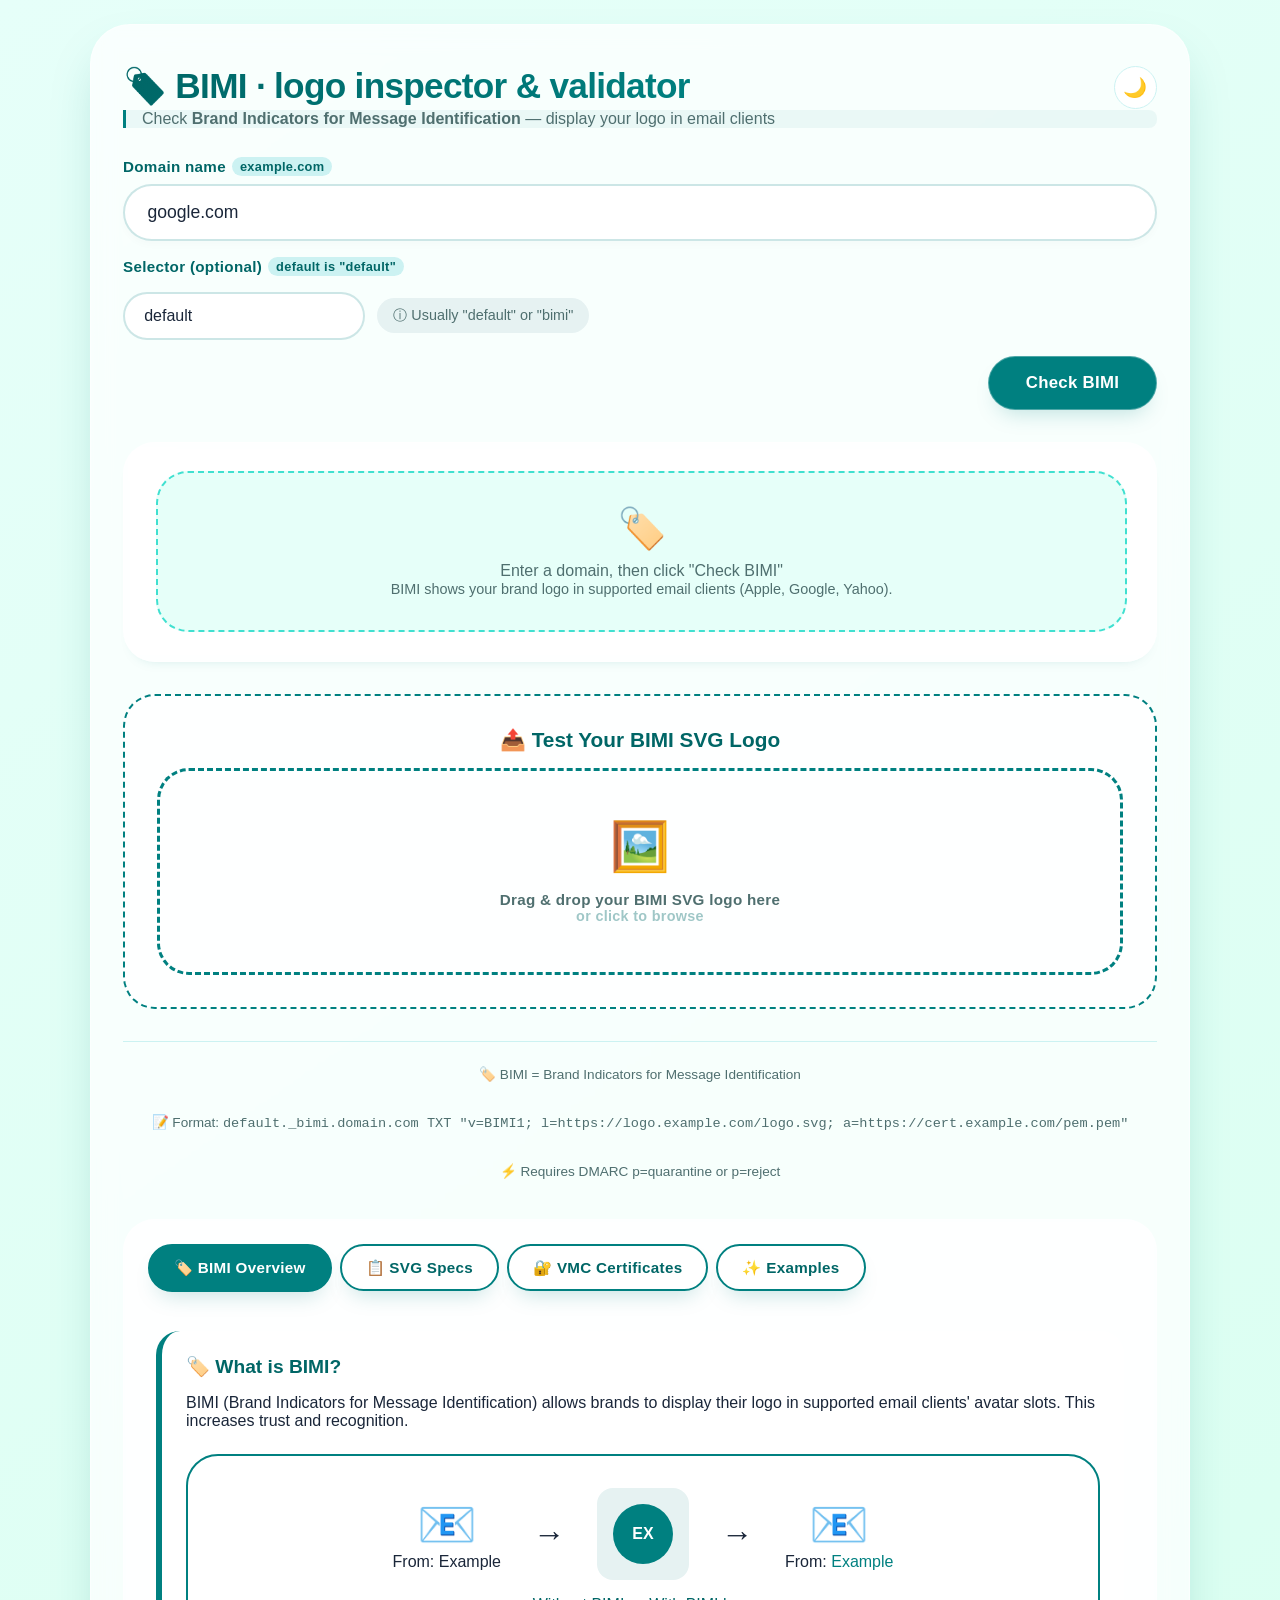
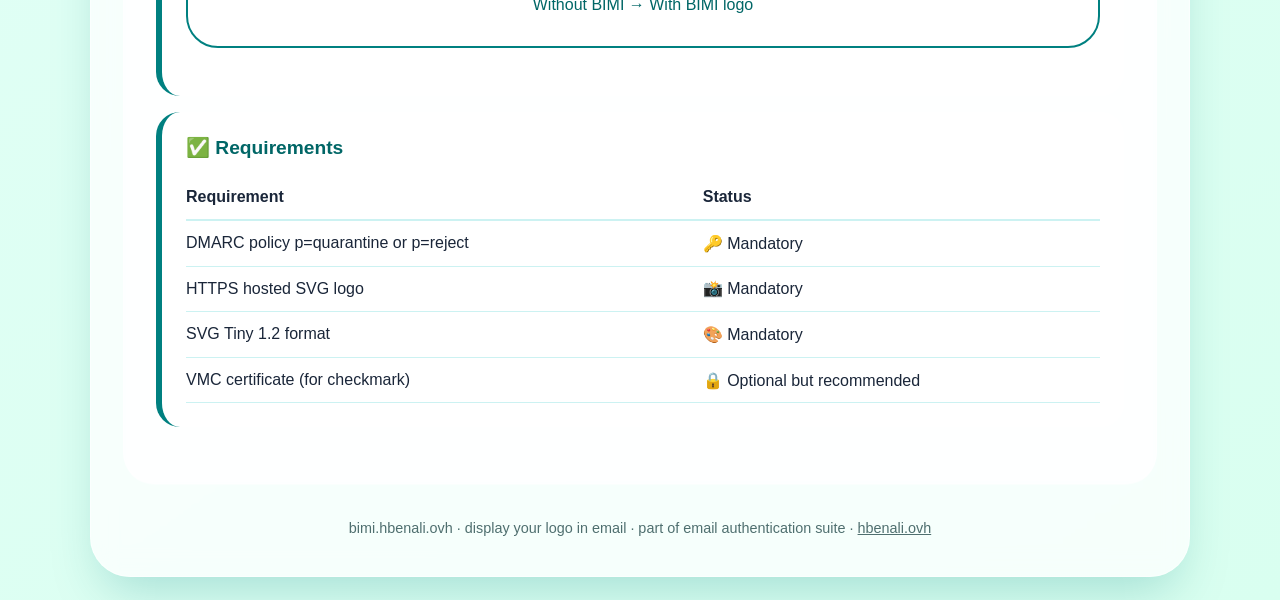
==== index.html @ 6ce6bfaf "Fix broken logo preview, add dark mode, SEO tags, a11y fixes, favicons Logo preview was fetching thr" ====
<!DOCTYPE html>
<html lang="en">
<head>
  <meta charset="UTF-8">
  <meta name="viewport" content="width=device-width, initial-scale=1.0">
  <title>BIMI Checker — Logo Inspector & DMARC/BIMI Record Validator</title>
  <meta name="description" content="Free BIMI record checker. Instantly validate any domain's BIMI DNS record, check DMARC policy, preview the brand logo, and inspect VMC certificate details — all in your browser.">
  <meta name="robots" content="index, follow">
  <link rel="canonical" href="https://bimi.hbenali.ovh/">

  <!-- Open Graph -->
  <meta property="og:type" content="website">
  <meta property="og:title" content="BIMI Checker — Logo Inspector & DMARC/BIMI Record Validator">
  <meta property="og:description" content="Validate any domain's BIMI DNS record, check DMARC policy, preview the brand logo, and inspect VMC certificate details.">
  <meta property="og:url" content="https://bimi.hbenali.ovh/">
  <meta property="og:site_name" content="BIMI Checker">
  <meta property="og:locale" content="en_US">
  <meta property="og:image" content="https://bimi.hbenali.ovh/favicon.svg">
  <meta property="og:image:type" content="image/svg+xml">

  <!-- Twitter Card -->
  <meta name="twitter:card" content="summary">
  <meta name="twitter:title" content="BIMI Checker — Logo Inspector & DMARC/BIMI Record Validator">
  <meta name="twitter:description" content="Validate any domain's BIMI DNS record, check DMARC policy, preview the brand logo, and inspect VMC certificate details.">
  <meta name="twitter:image" content="https://bimi.hbenali.ovh/favicon.svg">

  <!-- SVG Favicon -->
  <link rel="icon" type="image/svg+xml" href="/favicon.svg">
  <link rel="alternate icon" href="/favicon.ico">
  <link rel="apple-touch-icon" href="/apple-touch-icon.png">
  <meta name="theme-color" content="#008080">

  <!-- dns.google is only hit on-demand after a lookup -->
  <link rel="dns-prefetch" href="https://dns.google">

  <!-- Structured data -->
  <script type="application/ld+json">
  {
    "@context": "https://schema.org",
    "@graph": [
      {
        "@type": "WebSite",
        "url": "https://bimi.hbenali.ovh/",
        "name": "BIMI Checker",
        "description": "Free BIMI record checker for validating DNS records, DMARC policy, logo previews, and VMC certificates.",
        "potentialAction": {
          "@type": "SearchAction",
          "target": "https://bimi.hbenali.ovh/?domain={search_term_string}",
          "query-input": "required name=search_term_string"
        }
      },
      {
        "@type": "WebApplication",
        "name": "BIMI Checker",
        "url": "https://bimi.hbenali.ovh/",
        "applicationCategory": "UtilitiesApplication",
        "operatingSystem": "Any",
        "description": "Check any domain's BIMI DNS record, DMARC readiness, logo preview, and VMC certificate.",
        "offers": {
          "@type": "Offer",
          "price": "0",
          "priceCurrency": "USD"
        }
      }
    ]
  }
  </script>

  <!-- modern clean CSS -->
  <style>
    * {
      margin: 0;
      padding: 0;
      box-sizing: border-box;
    }

    :root {
      --bg-1: #e6fff9;
      --bg-2: #d9fff0;
      --text: #1a2639;
      --text-muted: #4f6f6f;
      --card-bg: rgba(255, 255, 255, 0.75);
      --card-border: rgba(255, 255, 255, 0.5);
      --accent: #008080;
      --accent-dark: #006666;
      --accent-solid: #008080;
      --accent-solid-hover: #006666;
      --input-bg: #ffffff;
      --input-border: rgba(0, 128, 128, 0.2);
      --placeholder: #9fc7c7;
      --chip-bg: #ccf2f2;
      --chip-bg2: #e6f2f2;
      --panel-bg: rgba(255, 255, 255, 0.8);
      --panel-bg2: #f8f9fa;
      --result-bg: rgba(255, 255, 255, 0.6);
      --guide-bg: rgba(255, 255, 255, 0.5);
      --tab-border: #ccf2f2;
      --table-border: #ccf2f2;
      --empty-bg: #e6fff9;
      --empty-border: #40e0d0;
      --shadow-color: rgba(0, 128, 128, 0.25);
      --shadow-color-strong: rgba(0, 128, 128, 0.3);
      --shadow-soft: rgba(0, 128, 128, 0.19);
      --valid-bg: #e1f7e1;
      --valid-text: #1a6b1a;
      --invalid-bg: #ffe1e1;
      --invalid-text: #c0392b;
      --warning-bg: #fff4e1;
      --warning-text: #b45b1a;
      --warning-border: #ffaa33;
      --info-bg: #e1f0ff;
      --info-text: #1a4f6b;
      --success-bg: #d4edda;
      --success-text: #27ae60;
    }

    @media (prefers-color-scheme: dark) {
      :root:not([data-theme="light"]) {
        --bg-1: #0f1f1c;
        --bg-2: #142925;
        --text: #e6f5f2;
        --text-muted: #8fb5af;
        --card-bg: rgba(16, 34, 30, 0.78);
        --card-border: rgba(255, 255, 255, 0.08);
        --accent: #2dd4bf;
        --accent-dark: #5eead4;
        --accent-solid: #0f8a8a;
        --accent-solid-hover: #0c6e6e;
        --input-bg: #11241f;
        --input-border: rgba(45, 212, 191, 0.25);
        --placeholder: #3f6b64;
        --chip-bg: #16332e;
        --chip-bg2: #132824;
        --panel-bg: rgba(16, 34, 30, 0.6);
        --panel-bg2: #132824;
        --result-bg: rgba(16, 34, 30, 0.6);
        --guide-bg: rgba(16, 34, 30, 0.55);
        --tab-border: #1c3833;
        --table-border: #1c3833;
        --empty-bg: #11241f;
        --empty-border: #1c4a43;
        --shadow-color: rgba(0, 0, 0, 0.45);
        --shadow-color-strong: rgba(0, 0, 0, 0.55);
        --shadow-soft: rgba(0, 0, 0, 0.4);
        --valid-bg: #123a1c;
        --valid-text: #7ee2a8;
        --invalid-bg: #3a1414;
        --invalid-text: #ff8a8a;
        --warning-bg: #3a2c10;
        --warning-text: #f0b25e;
        --warning-border: #b5791f;
        --info-bg: #10263a;
        --info-text: #7fc2f0;
        --success-bg: #123a1c;
        --success-text: #52d68a;
      }
    }

    :root[data-theme="dark"] {
      --bg-1: #0f1f1c;
      --bg-2: #142925;
      --text: #e6f5f2;
      --text-muted: #8fb5af;
      --card-bg: rgba(16, 34, 30, 0.78);
      --card-border: rgba(255, 255, 255, 0.08);
      --accent: #2dd4bf;
      --accent-dark: #5eead4;
      --accent-solid: #0f8a8a;
      --accent-solid-hover: #0c6e6e;
      --input-bg: #11241f;
      --input-border: rgba(45, 212, 191, 0.25);
      --placeholder: #3f6b64;
      --chip-bg: #16332e;
      --chip-bg2: #132824;
      --panel-bg: rgba(16, 34, 30, 0.6);
      --panel-bg2: #132824;
      --result-bg: rgba(16, 34, 30, 0.6);
      --guide-bg: rgba(16, 34, 30, 0.55);
      --tab-border: #1c3833;
      --table-border: #1c3833;
      --empty-bg: #11241f;
      --empty-border: #1c4a43;
      --shadow-color: rgba(0, 0, 0, 0.45);
      --shadow-color-strong: rgba(0, 0, 0, 0.55);
      --shadow-soft: rgba(0, 0, 0, 0.4);
      --valid-bg: #123a1c;
      --valid-text: #7ee2a8;
      --invalid-bg: #3a1414;
      --invalid-text: #ff8a8a;
      --warning-bg: #3a2c10;
      --warning-text: #f0b25e;
      --warning-border: #b5791f;
      --info-bg: #10263a;
      --info-text: #7fc2f0;
      --success-bg: #123a1c;
      --success-text: #52d68a;
    }

    body {
      background: linear-gradient(145deg, var(--bg-1) 0%, var(--bg-2) 100%);
      font-family: 'Inter', -apple-system, BlinkMacSystemFont, 'Segoe UI', Roboto, Helvetica, Arial, sans-serif;
      min-height: 100vh;
      display: flex;
      align-items: center;
      justify-content: center;
      padding: 1.5rem;
      color: var(--text);
      transition: background 0.3s, color 0.3s;
    }

    .sr-only {
      position: absolute;
      width: 1px;
      height: 1px;
      padding: 0;
      margin: -1px;
      overflow: hidden;
      clip: rect(0, 0, 0, 0);
      white-space: nowrap;
      border: 0;
    }

    .glass-card {
      background: var(--card-bg);
      backdrop-filter: blur(12px);
      -webkit-backdrop-filter: blur(12px);
      border-radius: 2.5rem;
      box-shadow: 0 25px 50px -12px var(--shadow-color), inset 0 1px 2px rgba(255, 255, 255, 0.1);
      width: 100%;
      max-width: 1100px;
      padding: 2.5rem 2rem;
      border: 1px solid var(--card-border);
      transition: box-shadow 0.2s, background 0.3s, border 0.3s;
    }

    .top-bar {
      display: flex;
      align-items: center;
      justify-content: space-between;
      gap: 1rem;
      flex-wrap: wrap;
    }

    h1 {
      font-size: 2.2rem;
      font-weight: 600;
      letter-spacing: -0.02em;
      background: linear-gradient(135deg, var(--accent-dark), var(--accent));
      -webkit-background-clip: text;
      background-clip: text;
      color: transparent;
      margin-bottom: 0.2rem;
      display: flex;
      align-items: center;
      gap: 0.4rem;
    }

    .theme-toggle {
      background: var(--input-bg);
      border: 1px solid var(--tab-border);
      width: 2.7rem;
      height: 2.7rem;
      min-width: 2.7rem;
      border-radius: 50%;
      font-size: 1.2rem;
      padding: 0;
      display: flex;
      align-items: center;
      justify-content: center;
      cursor: pointer;
      box-shadow: none;
      color: var(--text);
    }

    .theme-toggle:hover {
      background: var(--input-bg);
      transform: scale(1.08);
      box-shadow: 0 8px 16px -8px var(--shadow-color);
    }

    .subhead {
      font-size: 1rem;
      font-weight: 400;
      color: var(--text-muted);
      margin-bottom: 1.8rem;
      border-left: 3px solid var(--accent);
      padding-left: 1rem;
      background: rgba(0, 128, 128, 0.06);
      border-radius: 0 8px 8px 0;
    }

    .subhead code {
      background: rgba(0, 128, 128, 0.08);
      padding: 0.2rem 0.5rem;
      border-radius: 30px;
      font-weight: 500;
      color: var(--accent-dark);
    }

    .input-group {
      display: flex;
      flex-direction: column;
      gap: 0.5rem;
      margin-bottom: 2rem;
    }

    label {
      font-weight: 550;
      font-size: 0.95rem;
      letter-spacing: 0.02em;
      color: var(--accent-dark);
      display: flex;
      align-items: center;
      gap: 6px;
    }

    label i {
      font-style: normal;
      background: var(--chip-bg);
      padding: 2px 8px;
      border-radius: 30px;
      font-size: 0.8rem;
      color: var(--accent-dark);
    }

    .domain-input-wrapper {
      display: flex;
      flex-wrap: wrap;
      gap: 0.75rem;
      align-items: center;
    }

    #domainInput {
      flex: 1 1 260px;
      padding: 1rem 1.4rem;
      font-size: 1.1rem;
      background: var(--input-bg);
      border: 2px solid var(--input-border);
      border-radius: 60px;
      outline: none;
      font-weight: 450;
      color: var(--text);
      transition: 0.15s;
      box-shadow: 0 4px 8px rgba(0, 0, 0, 0.02);
    }

    #domainInput:focus {
      border-color: var(--accent);
      box-shadow: 0 8px 18px -8px var(--shadow-color-strong);
    }

    #domainInput::placeholder {
      color: var(--placeholder);
      font-weight: 350;
      font-size: 1rem;
    }

    .selector-wrapper {
      display: flex;
      flex-wrap: wrap;
      gap: 0.75rem;
      align-items: center;
      margin-top: 0.5rem;
    }

    #selectorInput {
      flex: 0 1 200px;
      padding: 0.8rem 1.2rem;
      font-size: 1rem;
      background: var(--input-bg);
      border: 2px solid var(--input-border);
      border-radius: 60px;
      outline: none;
      font-weight: 450;
      color: var(--text);
    }

    #selectorInput:focus {
      border-color: var(--accent);
    }

    .selector-help {
      font-size: 0.9rem;
      color: var(--text-muted);
      background: var(--chip-bg2);
      padding: 0.5rem 1rem;
      border-radius: 40px;
    }

    button {
      background: var(--accent-solid);
      border: none;
      padding: 1rem 2.3rem;
      border-radius: 60px;
      font-weight: 600;
      font-size: 1.05rem;
      color: white;
      cursor: pointer;
      display: inline-flex;
      align-items: center;
      justify-content: center;
      gap: 8px;
      box-shadow: 0 12px 22px -10px var(--shadow-color);
      transition: all 0.2s;
      border: 1px solid rgba(255, 255, 255, 0.3);
      letter-spacing: 0.3px;
      white-space: nowrap;
    }

    button:hover {
      background: var(--accent-solid-hover);
      transform: scale(1.02);
      box-shadow: 0 18px 28px -10px var(--shadow-color);
    }

    button:active {
      transform: scale(0.98);
    }

    button:disabled {
      opacity: 0.5;
      pointer-events: none;
      filter: grayscale(0.3);
    }

    .loader {
      display: inline-block;
      width: 1.1rem;
      height: 1.1rem;
      border: 2px solid rgba(255,255,255,0.3);
      border-top: 2px solid white;
      border-radius: 50%;
      animation: spin 0.8s linear infinite;
      margin-right: 6px;
    }

    @keyframes spin { 0% { transform: rotate(0deg); } 100% { transform: rotate(360deg); } }

    .result-area {
      background: var(--result-bg);
      backdrop-filter: blur(4px);
      border-radius: 2rem;
      padding: 1.8rem 1.8rem 1.8rem 2rem;
      border: 1px solid var(--card-border);
      margin-top: 1rem;
      box-shadow: inset 0 2px 4px rgba(255,255,255,0.1), 0 8px 14px -12px var(--shadow-color);
    }

    .result-header {
      display: flex;
      align-items: center;
      gap: 12px;
      margin-bottom: 1.5rem;
      flex-wrap: wrap;
    }

    .result-header h2 {
      font-size: 1.3rem;
      font-weight: 550;
      color: var(--accent-dark);
    }

    .badge-domain {
      background: var(--chip-bg);
      border-radius: 40px;
      padding: 0.3rem 1rem;
      font-family: 'SF Mono', 'Fira Code', monospace;
      font-weight: 550;
      font-size: 1rem;
      color: var(--accent-dark);
      word-break: break-all;
      border: 1px solid var(--card-border);
    }

    .logo-preview-section {
      display: flex;
      flex-wrap: wrap;
      gap: 2rem;
      margin: 1.5rem 0;
      padding: 1.5rem;
      background: var(--panel-bg);
      border-radius: 2rem;
      border: 2px dashed var(--accent);
    }

    .logo-display {
      flex: 0 0 120px;
      text-align: center;
    }

    .logo-box {
      width: 120px;
      height: 120px;
      background: var(--input-bg);
      border-radius: 20px;
      display: flex;
      align-items: center;
      justify-content: center;
      border: 3px solid var(--accent);
      margin-bottom: 0.5rem;
      overflow: hidden;
    }

    .logo-box svg {
      max-width: 100px;
      max-height: 100px;
    }

    .logo-box img {
      max-width: 100px;
      max-height: 100px;
    }

    .logo-placeholder {
      width: 80px;
      height: 80px;
      background: var(--chip-bg2);
      border-radius: 40px;
      display: flex;
      align-items: center;
      justify-content: center;
      font-size: 2rem;
      color: var(--accent);
    }

    .logo-loading {
      width: 40px;
      height: 40px;
      border: 4px solid var(--chip-bg2);
      border-top: 4px solid var(--accent);
      border-radius: 50%;
      animation: spin 1s linear infinite;
    }

    .logo-error {
      color: var(--invalid-text);
      font-size: 0.9rem;
      margin-top: 0.5rem;
    }

    .logo-error a {
      color: inherit;
    }

    .logo-info {
      flex: 1;
    }

    .logo-meta {
      background: var(--chip-bg2);
      padding: 0.5rem 1rem;
      border-radius: 30px;
      display: inline-block;
      margin-right: 0.5rem;
      margin-bottom: 0.5rem;
      font-size: 0.9rem;
      color: var(--accent-dark);
    }

    .record-card {
      background: var(--input-bg);
      border-radius: 30px;
      padding: 1.5rem;
      margin-bottom: 1rem;
      box-shadow: 0 4px 10px -6px var(--shadow-soft);
      border-left: 6px solid var(--accent);
      font-family: 'SF Mono', 'Fira Code', monospace;
      font-size: 0.95rem;
      overflow-x: auto;
      white-space: pre-wrap;
      word-break: break-all;
      max-height: 200px;
      overflow-y: auto;
    }

    .record-meta {
      display: flex;
      gap: 1rem;
      flex-wrap: wrap;
      margin-bottom: 1rem;
      padding-bottom: 1rem;
      border-bottom: 1px solid var(--table-border);
    }

    .meta-item {
      background: var(--chip-bg2);
      padding: 0.4rem 1rem;
      border-radius: 30px;
      font-size: 0.9rem;
      color: var(--accent-dark);
    }

    .validation-badge {
      display: inline-flex;
      align-items: center;
      gap: 0.3rem;
      padding: 0.4rem 1rem;
      border-radius: 30px;
      font-weight: 500;
    }

    .valid {
      background: var(--valid-bg);
      color: var(--valid-text);
    }

    .invalid {
      background: var(--invalid-bg);
      color: var(--invalid-text);
    }

    .warning {
      background: var(--warning-bg);
      color: var(--warning-text);
    }

    .info {
      background: var(--info-bg);
      color: var(--info-text);
    }

    .bimi-ready {
      background: var(--success-bg);
      color: var(--success-text);
      border: 2px solid var(--success-text);
      padding: 0.5rem 1.5rem;
      border-radius: 40px;
      font-weight: 600;
    }

    .bimi-not-ready {
      background: var(--invalid-bg);
      color: var(--invalid-text);
      border: 2px solid var(--invalid-text);
      padding: 0.5rem 1.5rem;
      border-radius: 40px;
      font-weight: 600;
    }

    .tag-list {
      display: flex;
      flex-wrap: wrap;
      gap: 0.5rem;
      margin: 1rem 0;
    }

    .tag {
      background: var(--chip-bg2);
      padding: 0.5rem 1rem;
      border-radius: 30px;
      font-size: 0.9rem;
      font-family: monospace;
      border-left: 4px solid var(--accent);
    }

    .tag-key {
      font-weight: 600;
      color: var(--accent-dark);
    }

    .tag-value {
      color: var(--text);
    }

    .empty-state {
      background: var(--empty-bg);
      padding: 2rem 2rem;
      border-radius: 2rem;
      color: var(--text-muted);
      font-weight: 400;
      display: flex;
      flex-direction: column;
      align-items: center;
      gap: 0.6rem;
      border: 2px dashed var(--empty-border);
      text-align: center;
    }

    .empty-state span {
      font-size: 2.5rem;
    }

    .error-message {
      background: var(--invalid-bg);
      border-left: 6px solid var(--invalid-text);
      padding: 1.3rem 1.8rem;
      border-radius: 40px;
      color: var(--invalid-text);
      font-weight: 480;
      display: flex;
      gap: 12px;
      align-items: center;
      box-shadow: 0 6px 12px -6px var(--shadow-soft);
    }

    /* SVG Upload Section */
    .upload-section {
      margin: 2rem 0;
      padding: 2rem;
      background: rgba(255, 255, 255, 0.5);
      background: var(--guide-bg);
      backdrop-filter: blur(4px);
      border-radius: 2rem;
      border: 2px dashed var(--accent);
      text-align: center;
    }

    .upload-section h2 {
      color: var(--accent-dark);
      margin-bottom: 1rem;
      font-size: 1.3rem;
    }

    .upload-area {
      display: block;
      border: 3px dashed var(--accent);
      border-radius: 2rem;
      padding: 3rem;
      cursor: pointer;
      transition: all 0.2s;
    }

    .upload-area:hover {
      background: rgba(0, 128, 128, 0.05);
    }

    .upload-area.dragover {
      background: rgba(0, 128, 128, 0.1);
      border-color: var(--accent-dark);
    }

    .upload-area:has(#fileInput:focus-visible) {
      outline: 3px solid var(--accent);
      outline-offset: 3px;
    }

    .upload-area p {
      color: var(--text-muted);
    }

    .upload-area .upload-hint {
      color: var(--placeholder);
      font-size: 0.9rem;
    }

    /* Guide section styles */
    .guide-section {
      margin-top: 2.5rem;
      padding: 1.5rem;
      background: var(--guide-bg);
      backdrop-filter: blur(4px);
      border-radius: 2rem;
      border: 1px solid var(--card-border);
    }

    .guide-tabs {
      display: flex;
      gap: 0.5rem;
      margin-bottom: 1.5rem;
      flex-wrap: wrap;
    }

    .tab-btn {
      background: var(--input-bg);
      border: 2px solid var(--accent);
      padding: 0.8rem 1.5rem;
      border-radius: 40px;
      font-size: 0.95rem;
      font-weight: 600;
      color: var(--accent-dark);
      cursor: pointer;
      transition: all 0.2s;
    }

    .tab-btn.active {
      background: var(--accent-solid);
      color: white;
      border-color: var(--accent-solid);
    }

    .tab-btn:hover:not(.active) {
      background: var(--chip-bg2);
      border-color: var(--accent);
    }

    .tab-btn.active:hover {
      background: var(--accent-solid-hover);
    }

    .tab-content {
      display: none;
      padding: 1rem 0.5rem;
    }

    .tab-content.active {
      display: block;
    }

    .guide-card {
      background: var(--input-bg);
      border-radius: 1.5rem;
      padding: 1.5rem;
      margin-bottom: 1rem;
      border-left: 6px solid var(--accent);
    }

    .guide-card h3 {
      color: var(--accent-dark);
      margin-bottom: 1rem;
      font-size: 1.2rem;
      display: flex;
      align-items: center;
      gap: 0.5rem;
    }

    .code-block {
      background: #1a2e2e;
      color: #e6f2f2;
      padding: 1.2rem;
      border-radius: 1rem;
      font-family: 'SF Mono', monospace;
      font-size: 0.9rem;
      overflow-x: auto;
      white-space: pre-wrap;
      margin: 1rem 0;
    }

    .command-line {
      color: #40e0d0;
      font-weight: 600;
    }

    .comment {
      color: #8b9c9c;
    }

    .warning-box {
      background: var(--warning-bg);
      border-left: 6px solid var(--warning-border);
      padding: 1rem;
      border-radius: 1rem;
      margin: 1rem 0;
    }

    .bimi-table {
      width: 100%;
      border-collapse: collapse;
    }

    .bimi-table th {
      text-align: left;
      padding: 0.8rem 0;
      border-bottom: 2px solid var(--table-border);
      color: var(--text);
    }

    .bimi-table td {
      padding: 0.8rem 0;
      border-bottom: 1px solid var(--table-border);
    }

    .note {
      margin-top: 2rem;
      font-size: 0.85rem;
      color: var(--text-muted);
      display: flex;
      justify-content: center;
      gap: 2rem;
      flex-wrap: wrap;
      border-top: 1px solid var(--table-border);
      padding-top: 1.5rem;
    }

    .note a {
      color: var(--accent-dark);
      font-weight: 550;
      text-decoration: none;
      border-bottom: 1px dotted;
    }

    .note a:hover { border-bottom: 2px solid; }

    footer {
      margin-top: 2.2rem;
      text-align: center;
      font-size: 0.9rem;
      color: var(--text-muted);
    }

    footer a {
      color: var(--text-muted);
      text-decoration: underline;
    }

    footer a:hover {
      color: var(--accent-dark);
    }

    @media (max-width: 480px) {
      .glass-card { padding: 2rem 1.3rem; border-radius: 1.6rem; }
    }
  </style>
</head>
<body>
<div class="glass-card">
  <div class="top-bar">
    <h1>
      <span>🏷️ BIMI · logo inspector & validator</span>
    </h1>
    <button class="theme-toggle" id="themeToggle" type="button" aria-label="Toggle dark mode" title="Toggle dark mode">🌙</button>
  </div>
  <div class="subhead">
    Check <strong>Brand Indicators for Message Identification</strong> — display your logo in email clients
  </div>

  <h2 class="sr-only">Check a domain's BIMI record</h2>

  <!-- main input group -->
  <div class="input-group">
    <label for="domainInput">
      <span>Domain name</span>
      <i>example.com</i>
    </label>
    <div class="domain-input-wrapper">
      <input type="text" id="domainInput" placeholder="e.g. example.com" value="google.com" spellcheck="false" autocomplete="off">
    </div>

    <label for="selectorInput" style="margin-top: 0.5rem;">
      <span>Selector (optional)</span>
      <i>default is "default"</i>
    </label>
    <div class="selector-wrapper">
      <input type="text" id="selectorInput" placeholder="default" value="default">
      <span class="selector-help">ⓘ Usually "default" or "bimi"</span>
    </div>

    <div style="display: flex; justify-content: flex-end; margin-top: 0.5rem;">
      <button id="checkBtn">
        <span id="btnText">Check BIMI</span>
        <span id="btnLoader" style="display: none;"></span>
      </button>
    </div>
  </div>

  <!-- dynamic result card -->
  <div class="result-area" id="resultContainer" aria-live="polite">
    <!-- default info / placeholder -->
    <div class="empty-state" id="placeholderState">
      <span>🏷️</span>
      <div>Enter a domain, then click "Check BIMI"<br> <span style="font-size:0.9rem;">BIMI shows your brand logo in supported email clients (Apple, Google, Yahoo).</span></div>
    </div>

    <!-- these sections are dynamically filled -->
    <div id="recordsContainer" style="display: none;"></div>
    <div id="errorContainer" style="display: none;"></div>
  </div>

  <!-- SVG Upload Section -->
  <div class="upload-section" id="upload">
    <h2>📤 Test Your BIMI SVG Logo</h2>
    <label class="upload-area" id="uploadArea" for="fileInput">
      <div style="font-size: 3rem; margin-bottom: 1rem;">🖼️</div>
      <p>Drag & drop your BIMI SVG logo here</p>
      <p class="upload-hint">or click to browse</p>
      <input type="file" id="fileInput" accept=".svg,image/svg+xml" class="sr-only" aria-label="Upload BIMI SVG logo file">
    </label>
    <div id="svgResults" style="display: none; margin-top: 2rem;" aria-live="polite"></div>
  </div>

  <!-- BIMI explanation -->
  <div class="note">
    <span>🏷️ BIMI = Brand Indicators for Message Identification</span>
    <span>📝 Format: <code>default._bimi.domain.com TXT "v=BIMI1; l=https://logo.example.com/logo.svg; a=https://cert.example.com/pem.pem"</code></span>
    <span>⚡ Requires DMARC p=quarantine or p=reject</span>
  </div>

  <!-- BIMI Guide Section -->
  <div class="guide-section">
    <h2 class="sr-only">BIMI guide & documentation</h2>
    <div class="guide-tabs" role="tablist" aria-label="BIMI guide topics">
      <button class="tab-btn active" id="tabOverview" type="button" role="tab" aria-selected="true" aria-controls="overviewTab" tabindex="0">🏷️ BIMI Overview</button>
      <button class="tab-btn" id="tabSpecs" type="button" role="tab" aria-selected="false" aria-controls="specsTab" tabindex="-1">📋 SVG Specs</button>
      <button class="tab-btn" id="tabVMC" type="button" role="tab" aria-selected="false" aria-controls="vmcTab" tabindex="-1">🔐 VMC Certificates</button>
      <button class="tab-btn" id="tabExamples" type="button" role="tab" aria-selected="false" aria-controls="examplesTab" tabindex="-1">✨ Examples</button>
    </div>

    <!-- BIMI Overview Tab -->
    <div class="tab-content active" id="overviewTab" role="tabpanel" aria-labelledby="tabOverview" tabindex="0">
      <div class="guide-card">
        <h3>🏷️ What is BIMI?</h3>
        <p>BIMI (Brand Indicators for Message Identification) allows brands to display their logo in supported email clients' avatar slots. This increases trust and recognition.</p>

        <div style="margin: 1.5rem 0; text-align: center;">
          <div style="background: var(--input-bg); border-radius: 2rem; padding: 2rem; border: 2px solid var(--accent);">
            <div style="display: flex; align-items: center; justify-content: center; gap: 2rem; flex-wrap: wrap;">
              <div><span style="font-size: 3rem;">📧</span><br>From: Example</div>
              <div style="font-size: 2rem;">→</div>
              <div style="background: var(--chip-bg2); padding: 1rem; border-radius: 1rem;">
                <div style="width: 60px; height: 60px; background: var(--accent-solid); border-radius: 30px; display: flex; align-items: center; justify-content: center; color: white; font-weight: bold;">EX</div>
              </div>
              <div style="font-size: 2rem;">→</div>
              <div><span style="font-size: 3rem;">📧</span><br>From: <span style="color: var(--accent);">Example</span></div>
            </div>
            <p style="margin-top: 1rem; color: var(--accent-dark);">Without BIMI → With BIMI logo</p>
          </div>
        </div>
      </div>

      <div class="guide-card">
        <h3>✅ Requirements</h3>
        <table class="bimi-table">
          <tr><th>Requirement</th><th>Status</th></tr>
          <tr><td>DMARC policy p=quarantine or p=reject</td><td>🔑 Mandatory</td></tr>
          <tr><td>HTTPS hosted SVG logo</td><td>📸 Mandatory</td></tr>
          <tr><td>SVG Tiny 1.2 format</td><td>🎨 Mandatory</td></tr>
          <tr><td>VMC certificate (for checkmark)</td><td>🔒 Optional but recommended</td></tr>
        </table>
      </div>
    </div>

    <!-- SVG Specs Tab -->
    <div class="tab-content" id="specsTab" role="tabpanel" aria-labelledby="tabSpecs" tabindex="0">
      <div class="guide-card">
        <h3>🎨 BIMI SVG Requirements</h3>
        <ul style="list-style: none;">
          <li style="padding: 0.5rem 0;">✓ <strong>SVG Tiny 1.2</strong> profile required</li>
          <li style="padding: 0.5rem 0;">✓ <strong>Square aspect ratio</strong> (1:1)</li>
          <li style="padding: 0.5rem 0;">✓ <strong>No raster images</strong> (PNG/JPG embedded)</li>
          <li style="padding: 0.5rem 0;">✓ <strong>No scripts</strong> or animations</li>
          <li style="padding: 0.5rem 0;">✓ <strong>Max 32KB</strong> file size</li>
          <li style="padding: 0.5rem 0;">✓ <strong>HTTPS only</strong> hosting</li>
        </ul>
      </div>

      <div class="guide-card">
        <h3>🔧 Sample BIMI SVG</h3>
        <div class="code-block">
          <span class="comment">&lt;!-- BIMI-compliant SVG Tiny 1.2 --&gt;</span><br>
          <span>&lt;svg version="1.2" baseProfile="tiny" xmlns="http://www.w3.org/2000/svg" viewBox="0 0 100 100"&gt;</span><br>
          <span>  &lt;rect width="100" height="100" fill="#008080" rx="20"/&gt;</span><br>
          <span>  &lt;text x="50" y="70" font-size="40" text-anchor="middle" fill="white" font-family="Arial"&gt;B&lt;/text&gt;</span><br>
          <span>&lt;/svg&gt;</span>
        </div>
      </div>
    </div>

    <!-- VMC Certificates Tab -->
    <div class="tab-content" id="vmcTab" role="tabpanel" aria-labelledby="tabVMC" tabindex="0">
      <div class="guide-card">
        <h3>🔐 VMC (Verified Mark Certificate)</h3>
        <p>VMCs are special certificates that prove you own the trademark for your logo. When present, email clients show a verified checkmark badge.</p>

        <div style="margin: 1rem 0; padding: 1rem; background: var(--panel-bg2); border-radius: 1rem;">
          <div style="display: flex; align-items: center; gap: 1rem;">
            <div style="width: 60px; height: 60px; background: var(--accent-solid); border-radius: 30px; display: flex; align-items: center; justify-content: center; color: white;">🏷️</div>
            <div>
              <span style="font-size: 1.2rem;">Example Brand</span>
              <span style="background: #27ae60; color: white; padding: 0.2rem 0.8rem; border-radius: 20px; margin-left: 0.5rem;">✓ Verified</span>
            </div>
          </div>
        </div>
      </div>

      <div class="guide-card">
        <h3>📋 VMC Issuers</h3>
        <table class="bimi-table">
          <tr><th>CA</th><th>Certificate Type</th></tr>
          <tr><td>DigiCert</td><td>VMC (requires trademark)</td></tr>
          <tr><td>Entrust</td><td>VMC (requires trademark)</td></tr>
          <tr><td>GlobalSign</td><td>VMC (requires trademark)</td></tr>
        </table>
      </div>
    </div>

    <!-- Examples Tab -->
    <div class="tab-content" id="examplesTab" role="tabpanel" aria-labelledby="tabExamples" tabindex="0">
      <div class="guide-card">
        <h3>✨ BIMI Examples</h3>
        <table class="bimi-table">
          <tr><th>Domain</th><th>BIMI Status</th><th>Logo</th></tr>
          <tr>
            <td>google.com</td>
            <td><span class="valid">✅ Active</span></td>
            <td><div style="width: 40px; height: 40px; background: #4285F4; border-radius: 20px; display: flex; align-items: center; justify-content: center; color: white;">G</div></td>
          </tr>
          <tr>
            <td>yahoo.com</td>
            <td><span class="valid">✅ Active</span></td>
            <td><div style="width: 40px; height: 40px; background: #6001D1; border-radius: 20px; display: flex; align-items: center; justify-content: center; color: white;">Y</div></td>
          </tr>
          <tr>
            <td>linkedin.com</td>
            <td><span class="valid">✅ Active</span></td>
            <td><div style="width: 40px; height: 40px; background: #0077B5; border-radius: 20px; display: flex; align-items: center; justify-content: center; color: white;">in</div></td>
          </tr>
        </table>
      </div>

      <div class="guide-card">
        <h3>📧 Client Support</h3>
        <table class="bimi-table">
          <tr><th>Email Client</th><th>BIMI Support</th><th>VMC Support</th></tr>
          <tr><td>Gmail</td><td>✅ Yes</td><td>✅ Yes</td></tr>
          <tr><td>Apple Mail</td><td>✅ Yes</td><td>✅ Yes</td></tr>
          <tr><td>Yahoo Mail</td><td>✅ Yes</td><td>✅ Yes</td></tr>
          <tr><td>Outlook.com</td><td>✅ Yes</td><td>❌ No</td></tr>
          <tr><td>Fastmail</td><td>✅ Yes</td><td>✅ Yes</td></tr>
        </table>
      </div>
    </div>
  </div>

  <footer>
    bimi.hbenali.ovh · display your logo in email · part of email authentication suite · <a href="https://hbenali.ovh" target="_blank" rel="noopener noreferrer">hbenali.ovh</a>
  </footer>
</div>

<script>
  (function() {
    // DOM elements
    const domainInput = document.getElementById('domainInput');
    const selectorInput = document.getElementById('selectorInput');
    const checkBtn = document.getElementById('checkBtn');
    const btnText = document.getElementById('btnText');
    const btnLoader = document.getElementById('btnLoader');
    const resultContainer = document.getElementById('resultContainer');
    const placeholderState = document.getElementById('placeholderState');
    const recordsContainer = document.getElementById('recordsContainer');
    const errorContainer = document.getElementById('errorContainer');

    // SVG Upload elements
    const uploadArea = document.getElementById('uploadArea');
    const fileInput = document.getElementById('fileInput');
    const svgResults = document.getElementById('svgResults');

    // Theme
    const themeToggle = document.getElementById('themeToggle');
    const THEME_KEY = 'bimiCheckerTheme';

    function getStoredTheme() {
      try { return localStorage.getItem(THEME_KEY); } catch (e) { return null; }
    }

    function effectiveTheme() {
      const stored = getStoredTheme();
      if (stored === 'light' || stored === 'dark') return stored;
      return window.matchMedia && window.matchMedia('(prefers-color-scheme: dark)').matches ? 'dark' : 'light';
    }

    function applyTheme() {
      const stored = getStoredTheme();
      if (stored === 'light' || stored === 'dark') {
        document.documentElement.setAttribute('data-theme', stored);
      } else {
        document.documentElement.removeAttribute('data-theme');
      }
      if (themeToggle) themeToggle.textContent = effectiveTheme() === 'dark' ? '☀️' : '🌙';
    }

    if (themeToggle) {
      themeToggle.addEventListener('click', () => {
        const next = effectiveTheme() === 'dark' ? 'light' : 'dark';
        try { localStorage.setItem(THEME_KEY, next); } catch (e) {}
        applyTheme();
      });
    }

    applyTheme();

    // Tab elements (ARIA tabs pattern: roving tabindex + arrow-key navigation)
    const tabButtons = ['tabOverview', 'tabSpecs', 'tabVMC', 'tabExamples'].map(id => document.getElementById(id));
    const tabPanels = ['overviewTab', 'specsTab', 'vmcTab', 'examplesTab'].map(id => document.getElementById(id));

    function switchTab(index) {
      tabButtons.forEach((btn, i) => {
        const active = i === index;
        btn.classList.toggle('active', active);
        btn.setAttribute('aria-selected', active ? 'true' : 'false');
        btn.tabIndex = active ? 0 : -1;
        tabPanels[i].classList.toggle('active', active);
      });
    }

    tabButtons.forEach((btn, i) => {
      if (!btn) return;
      btn.addEventListener('click', () => switchTab(i));
      btn.addEventListener('keydown', (e) => {
        let target = null;
        if (e.key === 'ArrowRight') target = (i + 1) % tabButtons.length;
        else if (e.key === 'ArrowLeft') target = (i - 1 + tabButtons.length) % tabButtons.length;
        else if (e.key === 'Home') target = 0;
        else if (e.key === 'End') target = tabButtons.length - 1;
        else return;
        e.preventDefault();
        tabButtons[target].focus();
        switchTab(target);
      });
    });

    // Helper functions
    function setActiveView(view) {
      if (placeholderState) placeholderState.style.display = 'none';
      if (recordsContainer) recordsContainer.style.display = 'none';
      if (errorContainer) errorContainer.style.display = 'none';

      if (view === 'placeholder' && placeholderState) {
        placeholderState.style.display = 'flex';
      } else if (view === 'records' && recordsContainer) {
        recordsContainer.style.display = 'block';
      } else if (view === 'error' && errorContainer) {
        errorContainer.style.display = 'block';
      }
    }

    setActiveView('placeholder');

    // Check DMARC status (prerequisite for BIMI)
    async function checkDMARC(domain) {
      try {
        const dmarcDomain = `_dmarc.${domain}`;
        const url = `https://dns.google/resolve?name=${encodeURIComponent(dmarcDomain)}&type=TXT`;
        const response = await fetch(url);
        const data = await response.json();

        if (data.Answer) {
          for (const answer of data.Answer) {
            if (answer.type === 16 && answer.data) {
              const record = answer.data.replace(/^"|"$/g, '');
              if (record.includes('v=DMARC1')) {
                if (record.includes('p=quarantine')) return { valid: true, policy: 'quarantine' };
                if (record.includes('p=reject')) return { valid: true, policy: 'reject' };
                return { valid: false, policy: 'none' };
              }
            }
          }
        }
        return { valid: false, policy: null };
      } catch (e) {
        return { valid: false, policy: null };
      }
    }

    // Fetch and display logo from URL. Loaded directly as an <img> — no CORS/proxy
    // needed to *display* an image, only to read its pixels, which we don't do.
    function fetchLogo(url, containerId) {
      const container = document.getElementById(containerId);
      if (!container) return;

      container.innerHTML = '<div class="logo-loading" role="status" aria-label="Loading logo"></div>';

      if (!/^https:\/\//i.test(url)) {
        container.innerHTML = `
          <div class="logo-placeholder">❌</div>
          <div class="logo-error">Logo URL is not HTTPS</div>
        `;
        return;
      }

      const img = new Image();
      img.alt = 'BIMI logo preview';
      img.decoding = 'async';
      img.referrerPolicy = 'no-referrer';
      img.onload = () => {
        container.innerHTML = '';
        container.appendChild(img);
      };
      img.onerror = () => {
        container.innerHTML = `
          <div class="logo-placeholder">❌</div>
          <div class="logo-error">Failed to load logo — <a href="${escapeHtml(url)}" target="_blank" rel="noopener noreferrer">open directly</a></div>
        `;
      };
      img.src = url;
    }

    // Parse BIMI record
    function parseBIMI(record) {
      const tags = {};
      const cleanRecord = record.replace(/^"|"$/g, '');
      const parts = cleanRecord.split(';');

      parts.forEach(part => {
        part = part.trim();
        if (!part) return;

        const match = part.match(/^([a-zA-Z]+)=(.+)$/);
        if (match) {
          tags[match[1]] = match[2].trim();
        }
      });

      return tags;
    }

    // Validate BIMI record
    function validateBIMI(tags) {
      const validation = {
        valid: true,
        errors: [],
        warnings: []
      };

      if (!tags.v) {
        validation.valid = false;
        validation.errors.push('Missing v= tag');
      } else if (tags.v !== 'BIMI1') {
        validation.valid = false;
        validation.errors.push('v= must be BIMI1');
      }

      if (!tags.l) {
        validation.valid = false;
        validation.errors.push('Missing l= (logo URL)');
      } else {
        if (!tags.l.startsWith('https://')) {
          validation.warnings.push('Logo URL should use HTTPS');
        }
      }

      if (tags.a && !tags.a.startsWith('https://')) {
        validation.warnings.push('VMC URL should use HTTPS');
      }

      return validation;
    }

    // Render BIMI result
    async function renderBIMIResult(domain, selector, record) {
      const tags = parseBIMI(record);
      const validation = validateBIMI(tags);
      const dmarcStatus = await checkDMARC(domain);

      let tagsHtml = '';
      for (const [key, value] of Object.entries(tags)) {
        tagsHtml += `
          <span class="tag">
            <span class="tag-key">${escapeHtml(key)}</span>=<span class="tag-value">${escapeHtml(value)}</span>
          </span>
        `;
      }

      let validationHtml = '';
      if (validation.valid) {
        validationHtml += `<span class="validation-badge valid">✅ Valid BIMI record</span>`;
      } else {
        validationHtml += `<span class="validation-badge invalid">❌ Invalid BIMI record</span>`;
      }

      validation.errors.forEach(err => {
        validationHtml += `<span class="validation-badge invalid">❌ ${escapeHtml(err)}</span>`;
      });

      validation.warnings.forEach(warning => {
        validationHtml += `<span class="validation-badge warning">⚠️ ${escapeHtml(warning)}</span>`;
      });

      // DMARC Status
      let dmarcHtml = '';
      if (dmarcStatus.valid) {
        dmarcHtml = `
          <div style="margin: 1rem 0; padding: 1rem; background: var(--success-bg); border-radius: 1rem;">
            <span class="validation-badge valid">✅ DMARC ${dmarcStatus.policy}</span>
            <span style="margin-left: 1rem; color: var(--success-text);">BIMI ready!</span>
          </div>
        `;
      } else {
        dmarcHtml = `
          <div style="margin: 1rem 0; padding: 1rem; background: var(--invalid-bg); border-radius: 1rem;">
            <span class="validation-badge invalid">❌ DMARC not ready</span>
            <span style="margin-left: 1rem; color: var(--invalid-text);">Requires p=quarantine or p=reject</span>
          </div>
        `;
      }

      const bimiDomain = `${selector}._bimi.${domain}`;

      if (recordsContainer) {
        recordsContainer.innerHTML = `
          <div class="result-header">
            <h2>🏷️ BIMI record for</h2>
            <span class="badge-domain">${escapeHtml(bimiDomain)}</span>
          </div>

          <div class="record-meta">
            <span class="meta-item">🌐 Domain: ${escapeHtml(domain)}</span>
            <span class="meta-item">🔑 Selector: ${escapeHtml(selector)}</span>
          </div>

          ${dmarcHtml}

          <div class="logo-preview-section">
            <div class="logo-display">
              <div class="logo-box" id="logoPreviewContainer">
                <div class="logo-placeholder">🏷️</div>
              </div>
              <div style="font-size: 0.9rem; color: var(--accent-dark);">Logo Preview</div>
            </div>
            <div class="logo-info">
              <span class="logo-meta">📸 ${tags.l || 'No logo URL'}</span>
              ${tags.a ? `<span class="logo-meta">🔐 VMC: ${tags.a}</span>` : ''}
              <p style="margin-top: 1rem; color: var(--text-muted);">Upload your SVG below to test compatibility</p>
            </div>
          </div>

          <div class="tag-list">
            ${tagsHtml}
          </div>

          <div style="display: flex; flex-wrap: wrap; gap: 0.5rem; margin: 1rem 0;">
            ${validationHtml}
          </div>

          <div class="record-card">
            ${escapeHtml(record)}
          </div>

          <div style="margin-top: 1rem; font-size:0.9rem; background: var(--chip-bg2); padding:1rem; border-radius:30px;">
            <strong>📋 DNS lookup:</strong> ${escapeHtml(bimiDomain)} IN TXT
          </div>
        `;

        // Fetch and display the logo if URL exists
        if (tags.l) {
          fetchLogo(tags.l, 'logoPreviewContainer');
        }
      }
    }

    function escapeHtml(unsafe) {
      if (!unsafe) return '';
      return unsafe.replace(/[&<>"]/g, function(m) {
        if (m === '&') return '&amp;';
        if (m === '<') return '&lt;';
        if (m === '>') return '&gt;';
        if (m === '"') return '&quot;';
        return m;
      });
    }

    function setLoading(isLoading) {
      if (checkBtn) checkBtn.disabled = isLoading;
      if (btnText) btnText.textContent = isLoading ? 'Checking' : 'Check BIMI';
      if (btnLoader) {
        btnLoader.style.display = isLoading ? 'inline-block' : 'none';
        btnLoader.className = isLoading ? 'loader' : '';
      }
    }

    // BIMI lookup function
    async function queryBIMI(domain, selector) {
      let cleanDomain = domain.trim().replace(/\.+$/, '');
      let cleanSelector = selector.trim().replace(/\.+$/, '') || 'default';

      if (!cleanDomain) throw new Error('Please enter a domain');

      const bimiDomain = `${cleanSelector}._bimi.${cleanDomain}`;

      const url = `https://dns.google/resolve?name=${encodeURIComponent(bimiDomain)}&type=TXT`;

      const response = await fetch(url);
      if (!response.ok) throw new Error(`DNS query failed (HTTP ${response.status})`);

      const data = await response.json();

      if (data.Status === 3) {
        throw new Error(`No BIMI record found for "${bimiDomain}"`);
      } else if (data.Status !== 0) {
        const reason = data.Comment || `DNS error code ${data.Status}`;
        throw new Error(`DNS lookup error: ${reason}`);
      }

      const answers = data.Answer || [];

      // Find BIMI records (TXT records starting with v=BIMI1)
      const bimiRecords = answers.filter(r => {
        if (r.type === 16 && r.data) {
          const txt = r.data.replace(/^"|"$/g, '');
          return txt.startsWith('v=BIMI1');
        }
        return false;
      });

      if (bimiRecords.length === 0) {
        throw new Error(`No BIMI record found for "${bimiDomain}"`);
      }

      if (bimiRecords.length > 1) {
        throw new Error(`Multiple BIMI records found`);
      }

      let record = bimiRecords[0].data.replace(/^"|"$/g, '');

      return {
        domain: cleanDomain,
        selector: cleanSelector,
        record: record,
        raw: bimiRecords[0]
      };
    }

    // Main lookup function
    async function performLookup() {
      if (!domainInput) return;

      const domain = domainInput.value.trim();
      const selector = selectorInput ? selectorInput.value.trim() : 'default';

      if (!domain) {
        setActiveView('error');
        if (errorContainer) {
          errorContainer.innerHTML = `
            <div class="error-message">
              <span style="font-size:2rem;">⚠️</span>
              <div><strong>Missing information</strong><br>Please enter a domain</div>
            </div>
          `;
        }
        return;
      }

      setLoading(true);
      try {
        const result = await queryBIMI(domain, selector);
        await renderBIMIResult(result.domain, result.selector, result.record);
        setActiveView('records');
      } catch (err) {
        console.error('BIMI lookup error:', err);
        if (errorContainer) {
          errorContainer.innerHTML = `
            <div class="error-message">
              <span style="font-size:2rem;">⚠️</span>
              <div><strong>Error checking BIMI</strong><br>${escapeHtml(err.message)}</div>
            </div>
          `;
        }
        setActiveView('error');
      } finally {
        setLoading(false);
      }
    }

    // SVG Upload handling
    if (uploadArea && fileInput) {
      uploadArea.addEventListener('dragover', (e) => {
        e.preventDefault();
        uploadArea.classList.add('dragover');
      });

      uploadArea.addEventListener('dragleave', () => {
        uploadArea.classList.remove('dragover');
      });

      uploadArea.addEventListener('drop', (e) => {
        e.preventDefault();
        uploadArea.classList.remove('dragover');

        const files = e.dataTransfer.files;
        if (files.length > 0) {
          handleSVGFile(files[0]);
        }
      });

      fileInput.addEventListener('change', (e) => {
        if (e.target.files.length > 0) {
          handleSVGFile(e.target.files[0]);
        }
      });
    }

    // SVG file handler
    function handleSVGFile(file) {
      if (!file.type.includes('svg') && !file.name.toLowerCase().endsWith('.svg')) {
        svgResults.style.display = 'block';
        svgResults.innerHTML = `
          <div class="error-message">
            <span style="font-size:2rem;">⚠️</span>
            <div><strong>Wrong file type</strong><br>Please upload an SVG file</div>
          </div>
        `;
        return;
      }

      const reader = new FileReader();
      reader.onload = function(e) {
        const svgContent = e.target.result;

        // Basic SVG validation
        const isValidSVG = svgContent.includes('<svg') && svgContent.includes('</svg>');
        const isTinySVG = svgContent.includes('baseProfile="tiny"') || !svgContent.includes('script');

        svgResults.style.display = 'block';
        svgResults.innerHTML = `
          <h3 style="color: var(--accent-dark); margin-bottom: 1rem;">🖼️ SVG Analysis</h3>
          <div style="display: flex; gap: 2rem; flex-wrap: wrap;">
            <div style="flex: 0 0 120px; text-align: center;">
              <div class="logo-box" style="margin: 0 auto;">
                ${svgContent.includes('<svg') ?
                  '<div style="width:80px;height:80px;background:var(--chip-bg2);display:flex;align-items:center;justify-content:center;font-size:2rem;">✅</div>' :
                  '<div style="width:80px;height:80px;background:var(--invalid-bg);display:flex;align-items:center;justify-content:center;font-size:2rem;">❌</div>'}
              </div>
            </div>
            <div style="flex: 1;">
              <div style="margin-bottom: 0.5rem;">
                <span class="validation-badge ${isValidSVG ? 'valid' : 'invalid'}">
                  ${isValidSVG ? '✅ Valid SVG' : '❌ Invalid SVG'}
                </span>
                <span class="validation-badge ${isTinySVG ? 'valid' : 'warning'}">
                  ${isTinySVG ? '✅ Tiny profile' : '⚠️ Check Tiny 1.2'}
                </span>
              </div>
              <p style="color: var(--text-muted); margin-top: 1rem;">
                File size: ${(file.size / 1024).toFixed(2)}KB ${file.size > 32768 ?
                  '<span class="invalid">(⚠️ Exceeds 32KB limit)</span>' :
                  '<span class="valid">(✓ Within limit)</span>'}
              </p>
            </div>
          </div>
        `;
      };
      reader.readAsText(file);
    }

    // Event listeners
    if (checkBtn) checkBtn.addEventListener('click', performLookup);
    if (domainInput) {
      domainInput.addEventListener('keypress', (e) => {
        if (e.key === 'Enter') performLookup();
      });
    }

    // Handle URL parameters
    function handleUrlParameter() {
      if (!domainInput) return;

      const urlParams = new URLSearchParams(window.location.search);
      const domainParam = urlParams.get('domain');
      const selectorParam = urlParams.get('selector');

      if (domainParam) domainInput.value = domainParam;
      if (selectorParam && selectorInput) selectorInput.value = selectorParam;

      if (domainParam) {
        setTimeout(() => performLookup(), 100);
      }
    }

    window.addEventListener('load', handleUrlParameter);
  })();
</script>
</body>
</html>
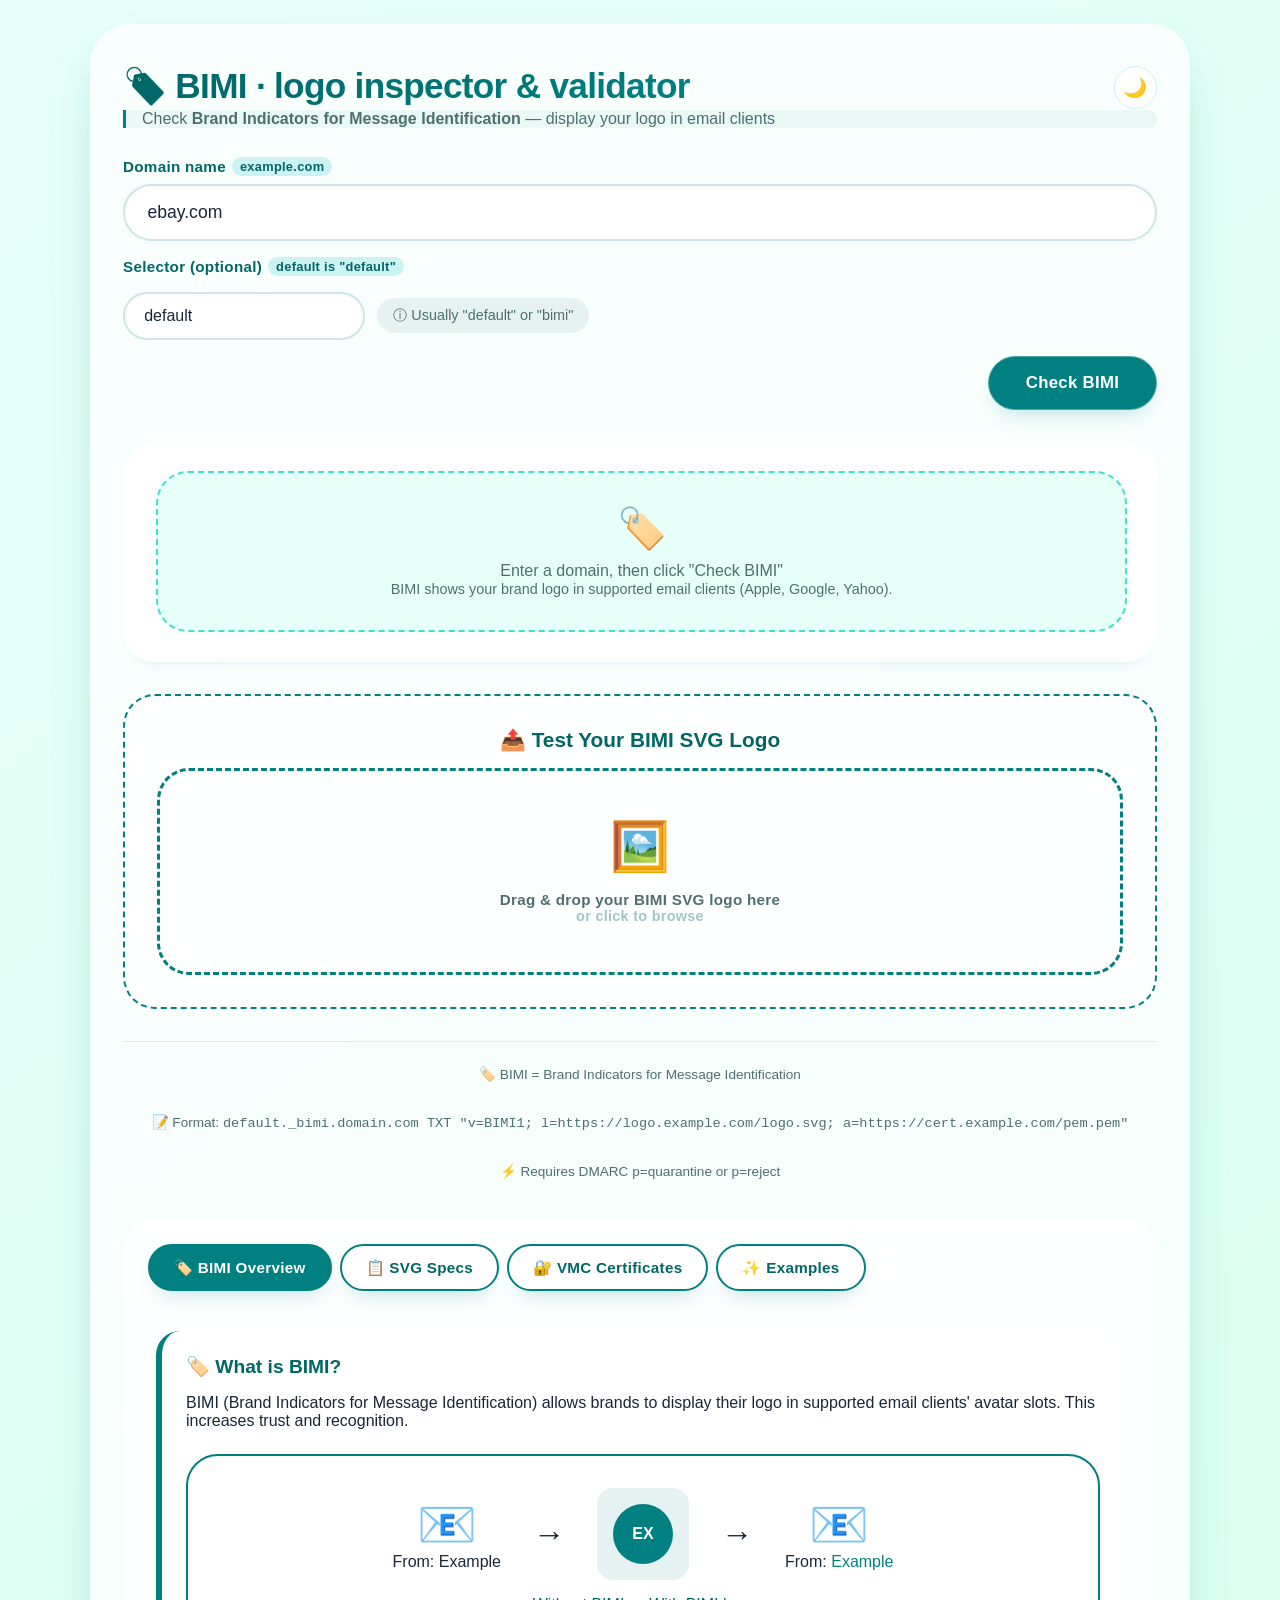
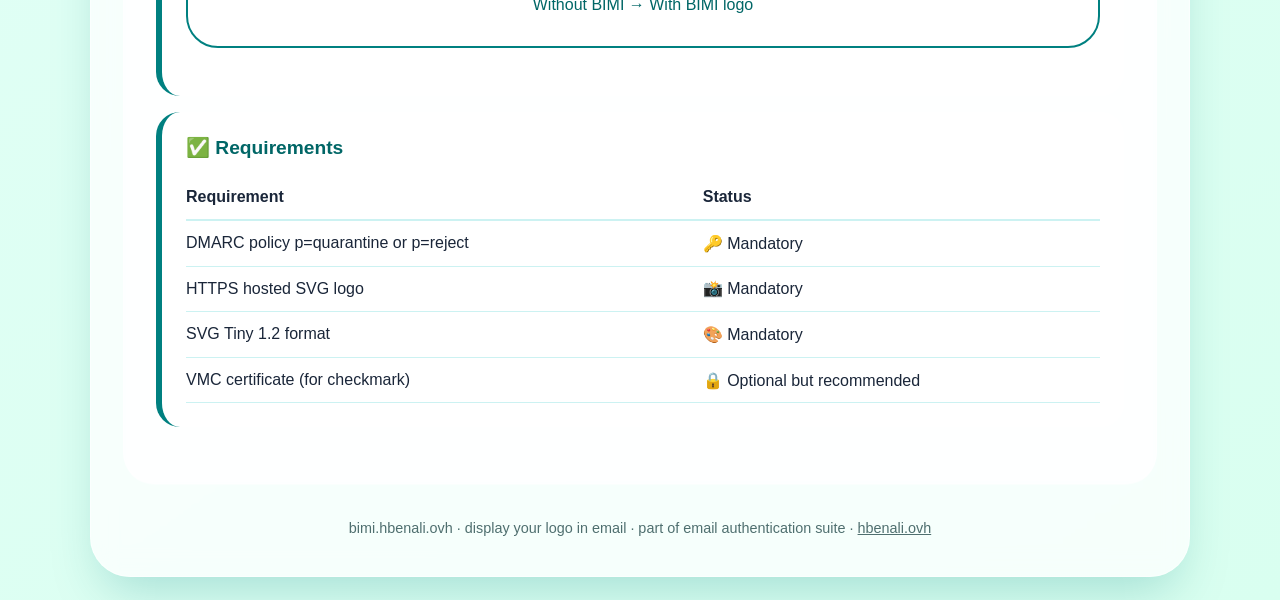
==== commit 66542fdf: "Swap default example to ebay.com, add Share Link button google.com has no live BIMI record, so the p" ====
--- a/index.html
+++ b/index.html
@@ -124,7 +124,7 @@
         --card-border: rgba(255, 255, 255, 0.08);
         --accent: #2dd4bf;
         --accent-dark: #5eead4;
-        --accent-solid: #0f8a8a;
+        --accent-solid: #0c7a7a;
         --accent-solid-hover: #0c6e6e;
         --input-bg: #11241f;
         --input-border: rgba(45, 212, 191, 0.25);
@@ -165,7 +165,7 @@
       --card-border: rgba(255, 255, 255, 0.08);
       --accent: #2dd4bf;
       --accent-dark: #5eead4;
-      --accent-solid: #0f8a8a;
+      --accent-solid: #0c7a7a;
       --accent-solid-hover: #0c6e6e;
       --input-bg: #11241f;
       --input-border: rgba(45, 212, 191, 0.25);
@@ -472,6 +472,31 @@
       border: 1px solid var(--card-border);
     }
 
+    .share-btn {
+      background: var(--chip-bg2);
+      color: var(--accent-dark);
+      border: 1px solid var(--card-border);
+      padding: 0.4rem 1rem;
+      font-size: 0.85rem;
+      font-weight: 600;
+      border-radius: 30px;
+      box-shadow: none;
+      margin-left: auto;
+    }
+
+    .share-btn:hover {
+      background: var(--chip-bg);
+      transform: none;
+      box-shadow: none;
+    }
+
+    .inline-feedback {
+      flex-basis: 100%;
+      font-size: 0.85rem;
+      color: var(--text-muted);
+      margin-top: 0.3rem;
+    }
+
     .logo-preview-section {
       display: flex;
       flex-wrap: wrap;
@@ -913,6 +938,7 @@
     Check <strong>Brand Indicators for Message Identification</strong> — display your logo in email clients
   </div>
 
+  <main>
   <h2 class="sr-only">Check a domain's BIMI record</h2>
 
   <!-- main input group -->
@@ -922,7 +948,7 @@
       <i>example.com</i>
     </label>
     <div class="domain-input-wrapper">
-      <input type="text" id="domainInput" placeholder="e.g. example.com" value="google.com" spellcheck="false" autocomplete="off">
+      <input type="text" id="domainInput" placeholder="e.g. example.com" value="ebay.com" spellcheck="false" autocomplete="off">
     </div>
 
     <label for="selectorInput" style="margin-top: 0.5rem;">
@@ -1079,14 +1105,14 @@
         <table class="bimi-table">
           <tr><th>Domain</th><th>BIMI Status</th><th>Logo</th></tr>
           <tr>
-            <td>google.com</td>
+            <td>ebay.com</td>
             <td><span class="valid">✅ Active</span></td>
-            <td><div style="width: 40px; height: 40px; background: #4285F4; border-radius: 20px; display: flex; align-items: center; justify-content: center; color: white;">G</div></td>
+            <td><div style="width: 40px; height: 40px; background: #E53238; border-radius: 20px; display: flex; align-items: center; justify-content: center; color: white;">eb</div></td>
           </tr>
           <tr>
-            <td>yahoo.com</td>
+            <td>paypal.com</td>
             <td><span class="valid">✅ Active</span></td>
-            <td><div style="width: 40px; height: 40px; background: #6001D1; border-radius: 20px; display: flex; align-items: center; justify-content: center; color: white;">Y</div></td>
+            <td><div style="width: 40px; height: 40px; background: #003087; border-radius: 20px; display: flex; align-items: center; justify-content: center; color: white;">P</div></td>
           </tr>
           <tr>
             <td>linkedin.com</td>
@@ -1109,6 +1135,7 @@
       </div>
     </div>
   </div>
+  </main>
 
   <footer>
     bimi.hbenali.ovh · display your logo in email · part of email authentication suite · <a href="https://hbenali.ovh" target="_blank" rel="noopener noreferrer">hbenali.ovh</a>
@@ -1379,6 +1406,7 @@
           <div class="result-header">
             <h2>🏷️ BIMI record for</h2>
             <span class="badge-domain">${escapeHtml(bimiDomain)}</span>
+            <button class="share-btn" id="shareLinkBtn" type="button">🔗 Share Link</button>
           </div>
 
           <div class="record-meta">
@@ -1423,7 +1451,39 @@
         if (tags.l) {
           fetchLogo(tags.l, 'logoPreviewContainer');
         }
-      }
+
+        const shareBtn = document.getElementById('shareLinkBtn');
+        if (shareBtn) {
+          shareBtn.addEventListener('click', async () => {
+            const params = new URLSearchParams({ domain });
+            if (selector && selector !== 'default') params.set('selector', selector);
+            const shareUrl = `${window.location.origin}${window.location.pathname}?${params.toString()}`;
+
+            const header = shareBtn.closest('.result-header');
+            try {
+              await navigator.clipboard.writeText(shareUrl);
+              flashInlineFeedback(header, 'Shareable link copied to clipboard!');
+            } catch (e) {
+              flashInlineFeedback(header, "Couldn't copy automatically — copy it manually: " + shareUrl);
+            }
+          });
+        }
+      }
+    }
+
+    // shows a small transient inline confirmation instead of a blocking alert()
+    function flashInlineFeedback(container, message) {
+      if (!container) return;
+      let note = container.querySelector('.inline-feedback');
+      if (!note) {
+        note = document.createElement('span');
+        note.className = 'inline-feedback';
+        note.setAttribute('role', 'status');
+        container.appendChild(note);
+      }
+      note.textContent = message;
+      clearTimeout(note._hideTimer);
+      note._hideTimer = setTimeout(() => { note.textContent = ''; }, 2500);
     }
 
     function escapeHtml(unsafe) {
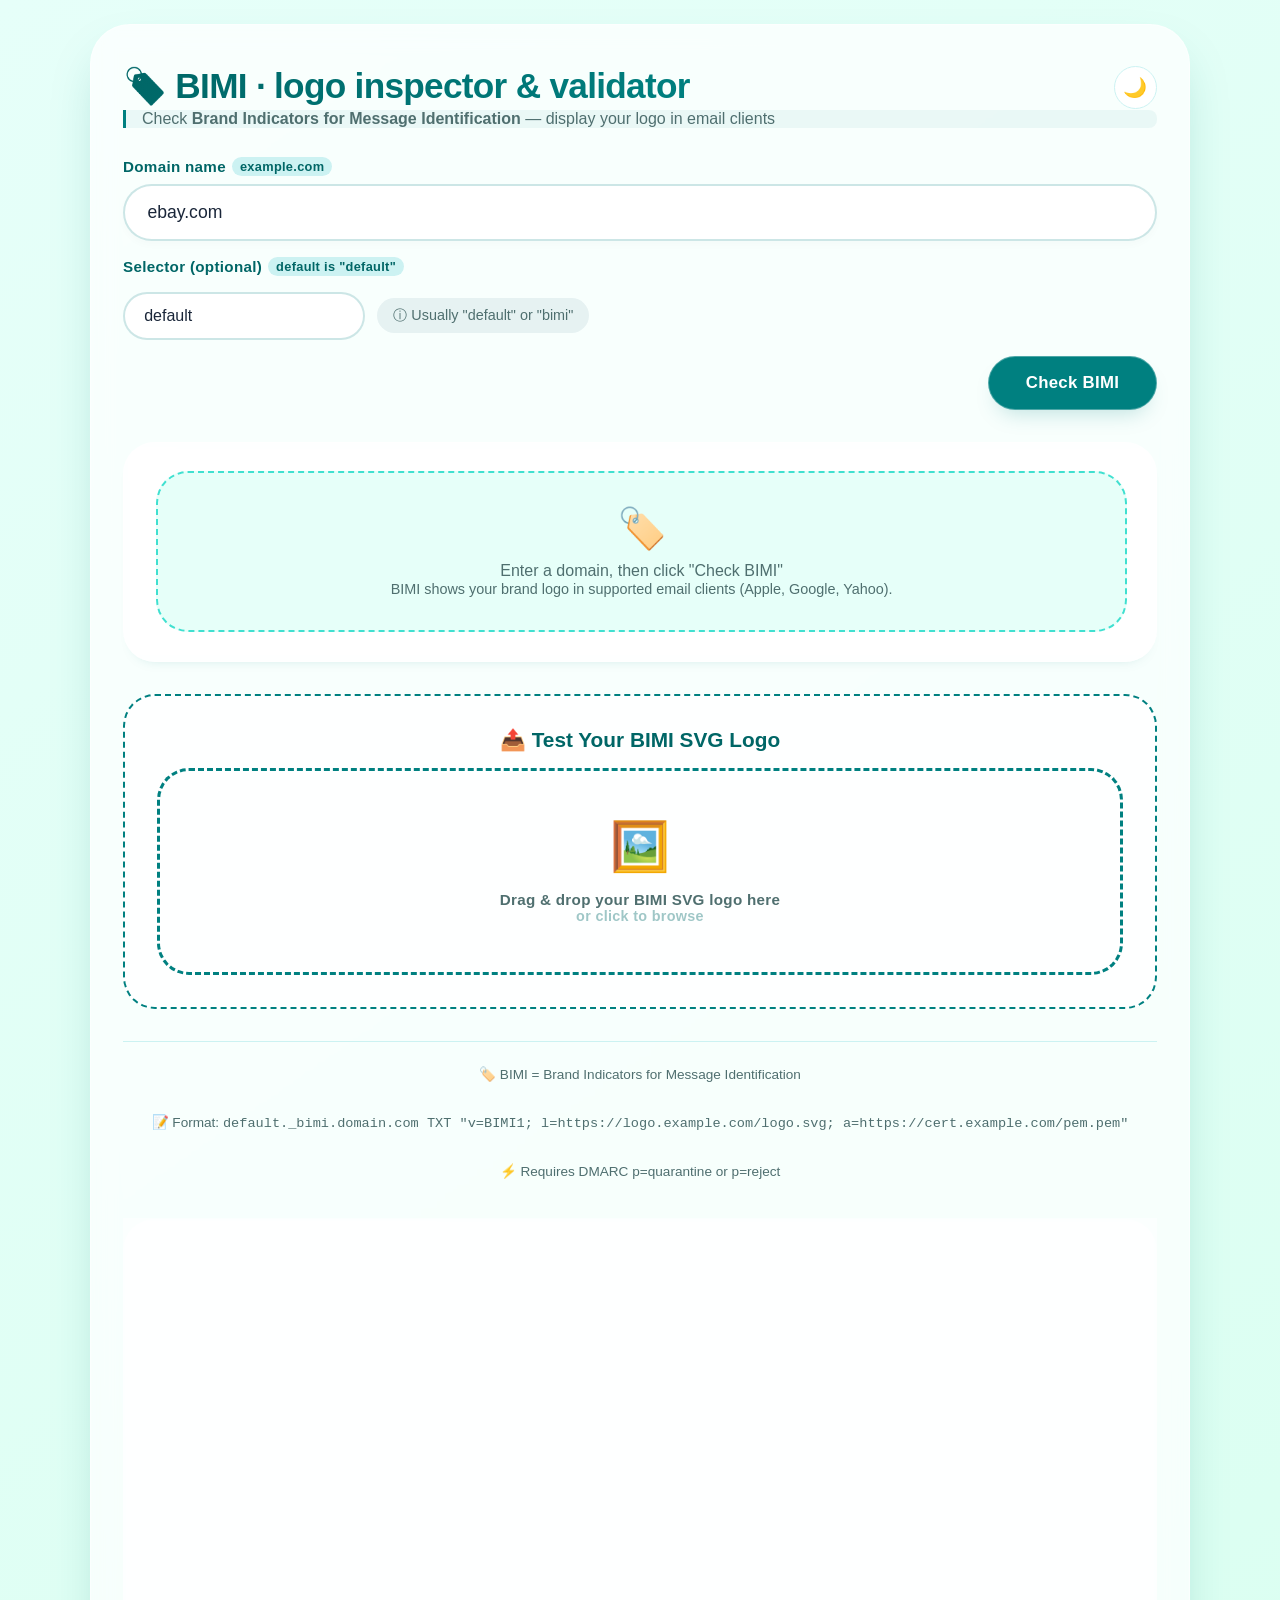
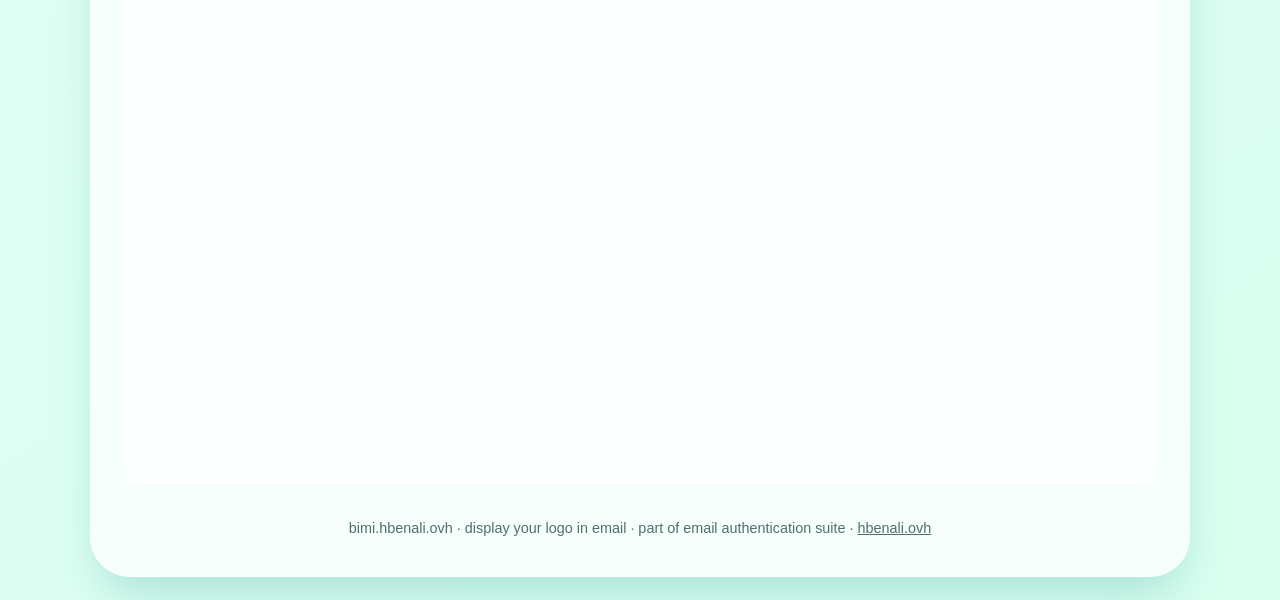
==== commit 4c8a1b83: "Add PWA support: manifest, service worker, icons" ====
--- a/index.html
+++ b/index.html
@@ -8,6 +8,11 @@
   <meta name="robots" content="index, follow">
   <link rel="canonical" href="https://bimi.hbenali.ovh/">
 
+  <!-- Security (static hosting: no custom HTTP headers, so CSP/referrer are set here; X-Frame-Options/X-Content-Type-Options need a real header and aren't achievable via meta) -->
+  <!-- img-src stays open to https: because BIMI logos are hosted at whatever domain the record points to -->
+  <meta http-equiv="Content-Security-Policy" content="default-src 'self'; script-src 'self' 'unsafe-inline'; style-src 'self' 'unsafe-inline'; font-src 'self'; img-src 'self' data: https:; connect-src 'self' https://dns.google; object-src 'none'; base-uri 'self'; form-action 'self'">
+  <meta name="referrer" content="strict-origin-when-cross-origin">
+
   <!-- Open Graph -->
   <meta property="og:type" content="website">
   <meta property="og:title" content="BIMI Checker — Logo Inspector & DMARC/BIMI Record Validator">
@@ -29,6 +34,11 @@
   <link rel="alternate icon" href="/favicon.ico">
   <link rel="apple-touch-icon" href="/apple-touch-icon.png">
   <meta name="theme-color" content="#008080">
+  <link rel="manifest" href="/manifest.json">
+  <meta name="mobile-web-app-capable" content="yes">
+  <meta name="apple-mobile-web-app-capable" content="yes">
+  <meta name="apple-mobile-web-app-status-bar-style" content="black-translucent">
+  <meta name="apple-mobile-web-app-title" content="BIMI Checker">
 
   <!-- dns.google is only hit on-demand after a lookup -->
   <link rel="dns-prefetch" href="https://dns.google">
@@ -1706,6 +1716,10 @@
 
     window.addEventListener('load', handleUrlParameter);
   })();
+
+  if ('serviceWorker' in navigator) {
+    navigator.serviceWorker.register('/sw.js');
+  }
 </script>
 </body>
 </html>
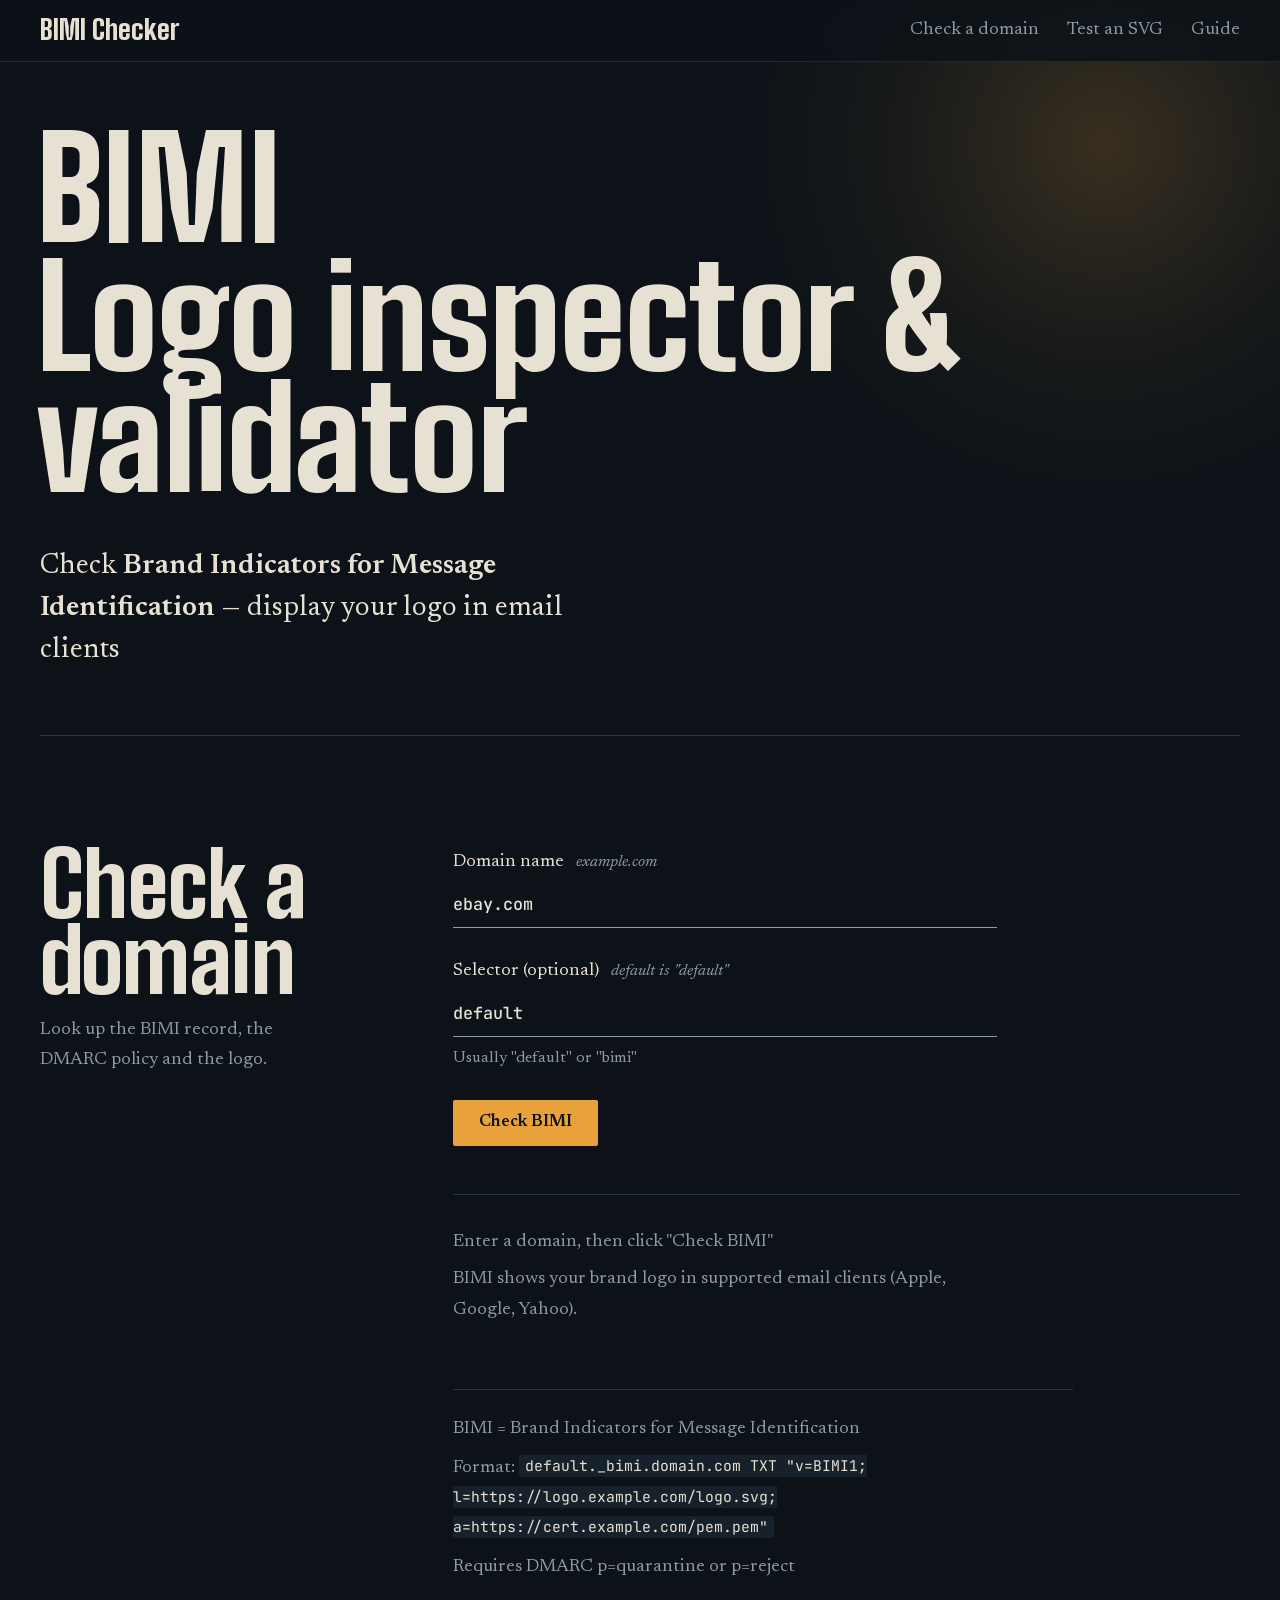
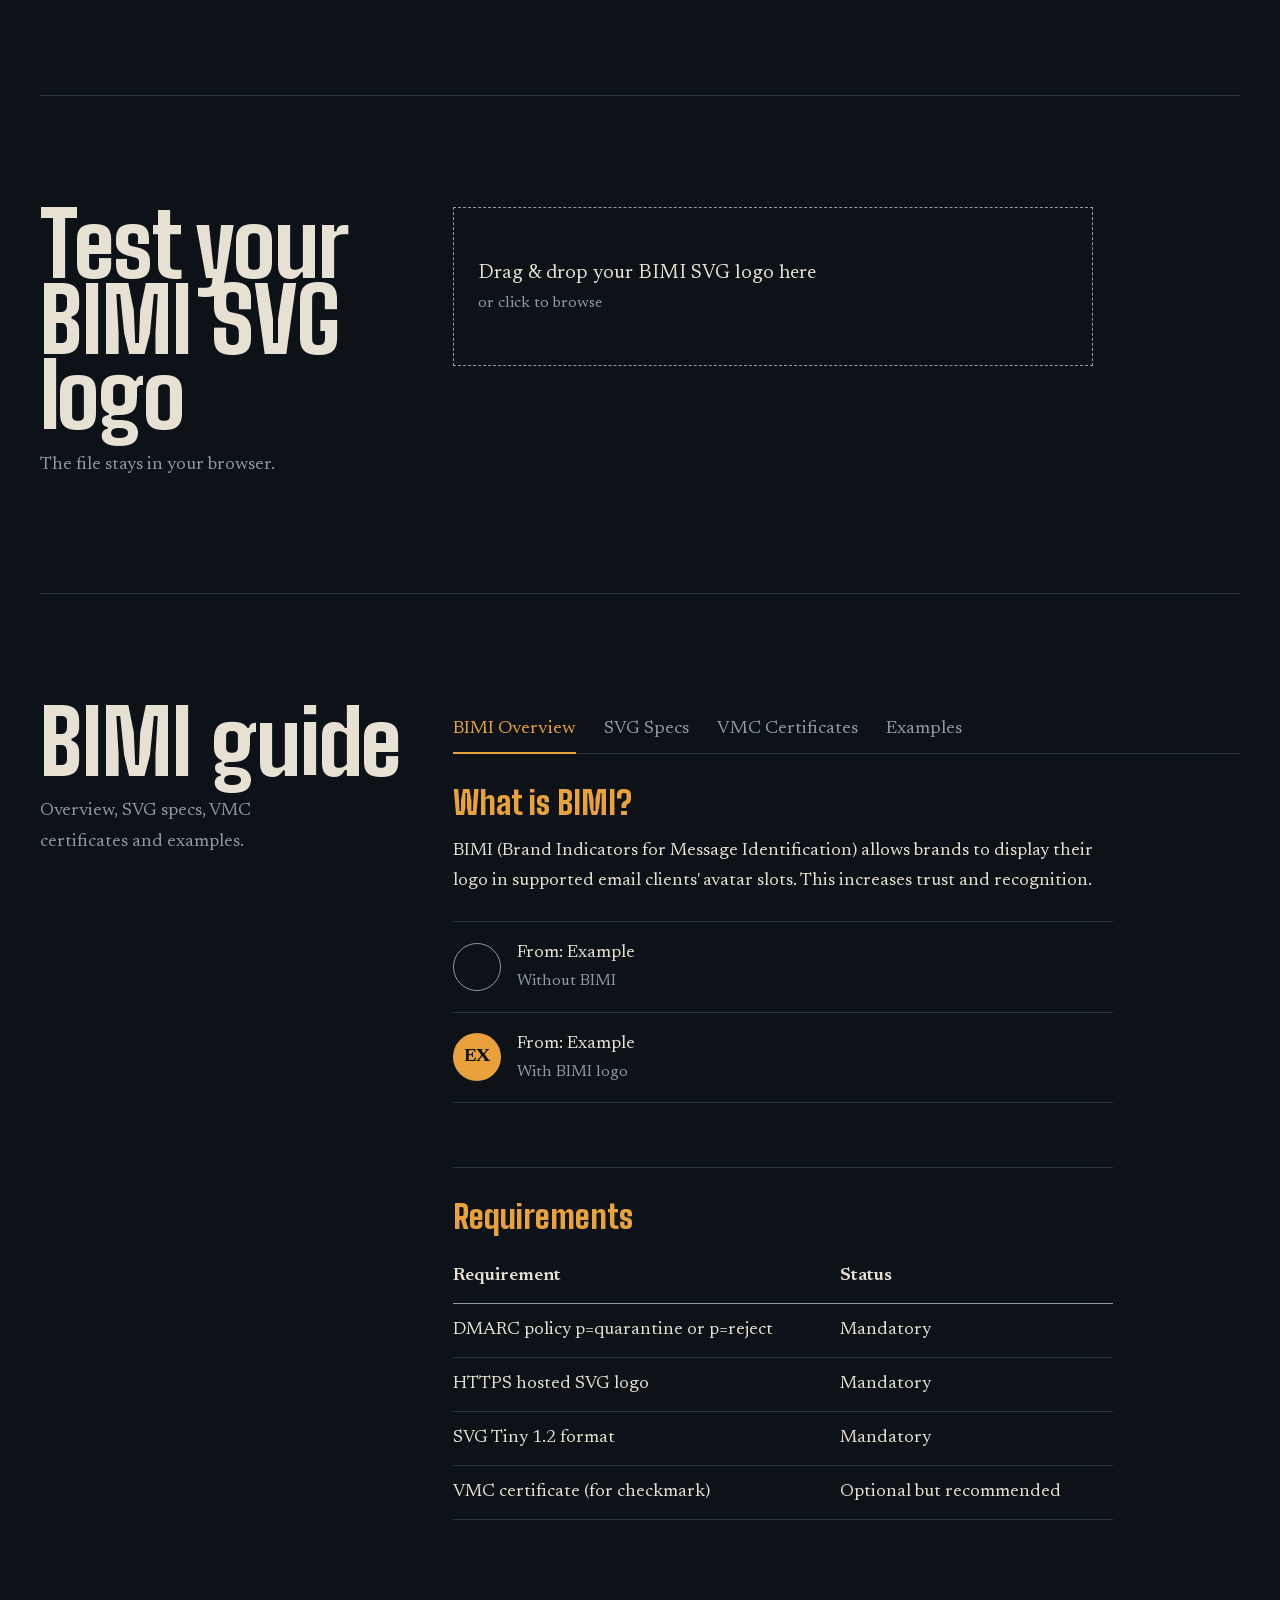
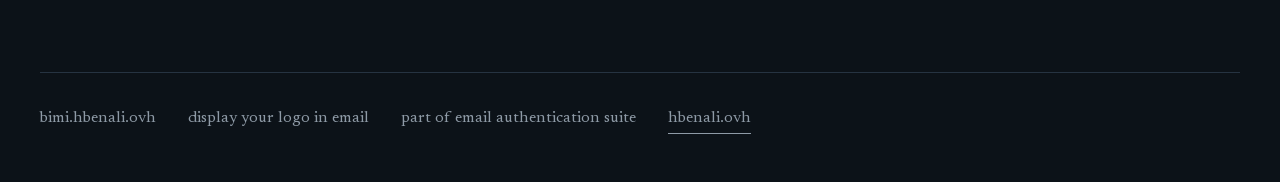
==== commit ce19f66e: "feat: restyle with the dark editorial design system Replace the generic teal SaaS look with the shar" ====
--- a/index.html
+++ b/index.html
@@ -10,7 +10,7 @@
 
   <!-- Security (static hosting: no custom HTTP headers, so CSP/referrer are set here; X-Frame-Options/X-Content-Type-Options need a real header and aren't achievable via meta) -->
   <!-- img-src stays open to https: because BIMI logos are hosted at whatever domain the record points to -->
-  <meta http-equiv="Content-Security-Policy" content="default-src 'self'; script-src 'self' 'unsafe-inline'; style-src 'self' 'unsafe-inline'; font-src 'self'; img-src 'self' data: https:; connect-src 'self' https://dns.google; object-src 'none'; base-uri 'self'; form-action 'self'">
+  <meta http-equiv="Content-Security-Policy" content="default-src 'self'; script-src 'self'; style-src 'self'; font-src 'self'; img-src 'self' data: https:; connect-src 'self' https://dns.google; object-src 'none'; base-uri 'self'; form-action 'self'">
   <meta name="referrer" content="strict-origin-when-cross-origin">
 
   <!-- Open Graph -->
@@ -33,11 +33,12 @@
   <link rel="icon" type="image/svg+xml" href="/favicon.svg">
   <link rel="alternate icon" href="/favicon.ico">
   <link rel="apple-touch-icon" href="/apple-touch-icon.png">
-  <meta name="theme-color" content="#008080">
+  <meta name="theme-color" content="#0c1218">
   <link rel="manifest" href="/manifest.json">
   <meta name="mobile-web-app-capable" content="yes">
   <meta name="apple-mobile-web-app-capable" content="yes">
   <meta name="apple-mobile-web-app-status-bar-style" content="black-translucent">
+  <meta name="color-scheme" content="dark">
   <meta name="apple-mobile-web-app-title" content="BIMI Checker">
 
   <!-- dns.google is only hit on-demand after a lookup -->
@@ -76,1650 +77,202 @@
   }
   </script>
 
-  <!-- modern clean CSS -->
-  <style>
-    * {
-      margin: 0;
-      padding: 0;
-      box-sizing: border-box;
-    }
-
-    :root {
-      --bg-1: #e6fff9;
-      --bg-2: #d9fff0;
-      --text: #1a2639;
-      --text-muted: #4f6f6f;
-      --card-bg: rgba(255, 255, 255, 0.75);
-      --card-border: rgba(255, 255, 255, 0.5);
-      --accent: #008080;
-      --accent-dark: #006666;
-      --accent-solid: #008080;
-      --accent-solid-hover: #006666;
-      --input-bg: #ffffff;
-      --input-border: rgba(0, 128, 128, 0.2);
-      --placeholder: #9fc7c7;
-      --chip-bg: #ccf2f2;
-      --chip-bg2: #e6f2f2;
-      --panel-bg: rgba(255, 255, 255, 0.8);
-      --panel-bg2: #f8f9fa;
-      --result-bg: rgba(255, 255, 255, 0.6);
-      --guide-bg: rgba(255, 255, 255, 0.5);
-      --tab-border: #ccf2f2;
-      --table-border: #ccf2f2;
-      --empty-bg: #e6fff9;
-      --empty-border: #40e0d0;
-      --shadow-color: rgba(0, 128, 128, 0.25);
-      --shadow-color-strong: rgba(0, 128, 128, 0.3);
-      --shadow-soft: rgba(0, 128, 128, 0.19);
-      --valid-bg: #e1f7e1;
-      --valid-text: #1a6b1a;
-      --invalid-bg: #ffe1e1;
-      --invalid-text: #c0392b;
-      --warning-bg: #fff4e1;
-      --warning-text: #b45b1a;
-      --warning-border: #ffaa33;
-      --info-bg: #e1f0ff;
-      --info-text: #1a4f6b;
-      --success-bg: #d4edda;
-      --success-text: #27ae60;
-    }
-
-    @media (prefers-color-scheme: dark) {
-      :root:not([data-theme="light"]) {
-        --bg-1: #0f1f1c;
-        --bg-2: #142925;
-        --text: #e6f5f2;
-        --text-muted: #8fb5af;
-        --card-bg: rgba(16, 34, 30, 0.78);
-        --card-border: rgba(255, 255, 255, 0.08);
-        --accent: #2dd4bf;
-        --accent-dark: #5eead4;
-        --accent-solid: #0c7a7a;
-        --accent-solid-hover: #0c6e6e;
-        --input-bg: #11241f;
-        --input-border: rgba(45, 212, 191, 0.25);
-        --placeholder: #3f6b64;
-        --chip-bg: #16332e;
-        --chip-bg2: #132824;
-        --panel-bg: rgba(16, 34, 30, 0.6);
-        --panel-bg2: #132824;
-        --result-bg: rgba(16, 34, 30, 0.6);
-        --guide-bg: rgba(16, 34, 30, 0.55);
-        --tab-border: #1c3833;
-        --table-border: #1c3833;
-        --empty-bg: #11241f;
-        --empty-border: #1c4a43;
-        --shadow-color: rgba(0, 0, 0, 0.45);
-        --shadow-color-strong: rgba(0, 0, 0, 0.55);
-        --shadow-soft: rgba(0, 0, 0, 0.4);
-        --valid-bg: #123a1c;
-        --valid-text: #7ee2a8;
-        --invalid-bg: #3a1414;
-        --invalid-text: #ff8a8a;
-        --warning-bg: #3a2c10;
-        --warning-text: #f0b25e;
-        --warning-border: #b5791f;
-        --info-bg: #10263a;
-        --info-text: #7fc2f0;
-        --success-bg: #123a1c;
-        --success-text: #52d68a;
-      }
-    }
-
-    :root[data-theme="dark"] {
-      --bg-1: #0f1f1c;
-      --bg-2: #142925;
-      --text: #e6f5f2;
-      --text-muted: #8fb5af;
-      --card-bg: rgba(16, 34, 30, 0.78);
-      --card-border: rgba(255, 255, 255, 0.08);
-      --accent: #2dd4bf;
-      --accent-dark: #5eead4;
-      --accent-solid: #0c7a7a;
-      --accent-solid-hover: #0c6e6e;
-      --input-bg: #11241f;
-      --input-border: rgba(45, 212, 191, 0.25);
-      --placeholder: #3f6b64;
-      --chip-bg: #16332e;
-      --chip-bg2: #132824;
-      --panel-bg: rgba(16, 34, 30, 0.6);
-      --panel-bg2: #132824;
-      --result-bg: rgba(16, 34, 30, 0.6);
-      --guide-bg: rgba(16, 34, 30, 0.55);
-      --tab-border: #1c3833;
-      --table-border: #1c3833;
-      --empty-bg: #11241f;
-      --empty-border: #1c4a43;
-      --shadow-color: rgba(0, 0, 0, 0.45);
-      --shadow-color-strong: rgba(0, 0, 0, 0.55);
-      --shadow-soft: rgba(0, 0, 0, 0.4);
-      --valid-bg: #123a1c;
-      --valid-text: #7ee2a8;
-      --invalid-bg: #3a1414;
-      --invalid-text: #ff8a8a;
-      --warning-bg: #3a2c10;
-      --warning-text: #f0b25e;
-      --warning-border: #b5791f;
-      --info-bg: #10263a;
-      --info-text: #7fc2f0;
-      --success-bg: #123a1c;
-      --success-text: #52d68a;
-    }
-
-    body {
-      background: linear-gradient(145deg, var(--bg-1) 0%, var(--bg-2) 100%);
-      font-family: 'Inter', -apple-system, BlinkMacSystemFont, 'Segoe UI', Roboto, Helvetica, Arial, sans-serif;
-      min-height: 100vh;
-      display: flex;
-      align-items: center;
-      justify-content: center;
-      padding: 1.5rem;
-      color: var(--text);
-      transition: background 0.3s, color 0.3s;
-    }
-
-    .sr-only {
-      position: absolute;
-      width: 1px;
-      height: 1px;
-      padding: 0;
-      margin: -1px;
-      overflow: hidden;
-      clip: rect(0, 0, 0, 0);
-      white-space: nowrap;
-      border: 0;
-    }
-
-    .glass-card {
-      background: var(--card-bg);
-      backdrop-filter: blur(12px);
-      -webkit-backdrop-filter: blur(12px);
-      border-radius: 2.5rem;
-      box-shadow: 0 25px 50px -12px var(--shadow-color), inset 0 1px 2px rgba(255, 255, 255, 0.1);
-      width: 100%;
-      max-width: 1100px;
-      padding: 2.5rem 2rem;
-      border: 1px solid var(--card-border);
-      transition: box-shadow 0.2s, background 0.3s, border 0.3s;
-    }
-
-    .top-bar {
-      display: flex;
-      align-items: center;
-      justify-content: space-between;
-      gap: 1rem;
-      flex-wrap: wrap;
-    }
-
-    h1 {
-      font-size: 2.2rem;
-      font-weight: 600;
-      letter-spacing: -0.02em;
-      background: linear-gradient(135deg, var(--accent-dark), var(--accent));
-      -webkit-background-clip: text;
-      background-clip: text;
-      color: transparent;
-      margin-bottom: 0.2rem;
-      display: flex;
-      align-items: center;
-      gap: 0.4rem;
-    }
-
-    .theme-toggle {
-      background: var(--input-bg);
-      border: 1px solid var(--tab-border);
-      width: 2.7rem;
-      height: 2.7rem;
-      min-width: 2.7rem;
-      border-radius: 50%;
-      font-size: 1.2rem;
-      padding: 0;
-      display: flex;
-      align-items: center;
-      justify-content: center;
-      cursor: pointer;
-      box-shadow: none;
-      color: var(--text);
-    }
-
-    .theme-toggle:hover {
-      background: var(--input-bg);
-      transform: scale(1.08);
-      box-shadow: 0 8px 16px -8px var(--shadow-color);
-    }
-
-    .subhead {
-      font-size: 1rem;
-      font-weight: 400;
-      color: var(--text-muted);
-      margin-bottom: 1.8rem;
-      border-left: 3px solid var(--accent);
-      padding-left: 1rem;
-      background: rgba(0, 128, 128, 0.06);
-      border-radius: 0 8px 8px 0;
-    }
-
-    .subhead code {
-      background: rgba(0, 128, 128, 0.08);
-      padding: 0.2rem 0.5rem;
-      border-radius: 30px;
-      font-weight: 500;
-      color: var(--accent-dark);
-    }
-
-    .input-group {
-      display: flex;
-      flex-direction: column;
-      gap: 0.5rem;
-      margin-bottom: 2rem;
-    }
-
-    label {
-      font-weight: 550;
-      font-size: 0.95rem;
-      letter-spacing: 0.02em;
-      color: var(--accent-dark);
-      display: flex;
-      align-items: center;
-      gap: 6px;
-    }
-
-    label i {
-      font-style: normal;
-      background: var(--chip-bg);
-      padding: 2px 8px;
-      border-radius: 30px;
-      font-size: 0.8rem;
-      color: var(--accent-dark);
-    }
-
-    .domain-input-wrapper {
-      display: flex;
-      flex-wrap: wrap;
-      gap: 0.75rem;
-      align-items: center;
-    }
-
-    #domainInput {
-      flex: 1 1 260px;
-      padding: 1rem 1.4rem;
-      font-size: 1.1rem;
-      background: var(--input-bg);
-      border: 2px solid var(--input-border);
-      border-radius: 60px;
-      outline: none;
-      font-weight: 450;
-      color: var(--text);
-      transition: 0.15s;
-      box-shadow: 0 4px 8px rgba(0, 0, 0, 0.02);
-    }
-
-    #domainInput:focus {
-      border-color: var(--accent);
-      box-shadow: 0 8px 18px -8px var(--shadow-color-strong);
-    }
-
-    #domainInput::placeholder {
-      color: var(--placeholder);
-      font-weight: 350;
-      font-size: 1rem;
-    }
-
-    .selector-wrapper {
-      display: flex;
-      flex-wrap: wrap;
-      gap: 0.75rem;
-      align-items: center;
-      margin-top: 0.5rem;
-    }
-
-    #selectorInput {
-      flex: 0 1 200px;
-      padding: 0.8rem 1.2rem;
-      font-size: 1rem;
-      background: var(--input-bg);
-      border: 2px solid var(--input-border);
-      border-radius: 60px;
-      outline: none;
-      font-weight: 450;
-      color: var(--text);
-    }
-
-    #selectorInput:focus {
-      border-color: var(--accent);
-    }
-
-    .selector-help {
-      font-size: 0.9rem;
-      color: var(--text-muted);
-      background: var(--chip-bg2);
-      padding: 0.5rem 1rem;
-      border-radius: 40px;
-    }
-
-    button {
-      background: var(--accent-solid);
-      border: none;
-      padding: 1rem 2.3rem;
-      border-radius: 60px;
-      font-weight: 600;
-      font-size: 1.05rem;
-      color: white;
-      cursor: pointer;
-      display: inline-flex;
-      align-items: center;
-      justify-content: center;
-      gap: 8px;
-      box-shadow: 0 12px 22px -10px var(--shadow-color);
-      transition: all 0.2s;
-      border: 1px solid rgba(255, 255, 255, 0.3);
-      letter-spacing: 0.3px;
-      white-space: nowrap;
-    }
-
-    button:hover {
-      background: var(--accent-solid-hover);
-      transform: scale(1.02);
-      box-shadow: 0 18px 28px -10px var(--shadow-color);
-    }
-
-    button:active {
-      transform: scale(0.98);
-    }
-
-    button:disabled {
-      opacity: 0.5;
-      pointer-events: none;
-      filter: grayscale(0.3);
-    }
-
-    .loader {
-      display: inline-block;
-      width: 1.1rem;
-      height: 1.1rem;
-      border: 2px solid rgba(255,255,255,0.3);
-      border-top: 2px solid white;
-      border-radius: 50%;
-      animation: spin 0.8s linear infinite;
-      margin-right: 6px;
-    }
-
-    @keyframes spin { 0% { transform: rotate(0deg); } 100% { transform: rotate(360deg); } }
-
-    .result-area {
-      background: var(--result-bg);
-      backdrop-filter: blur(4px);
-      border-radius: 2rem;
-      padding: 1.8rem 1.8rem 1.8rem 2rem;
-      border: 1px solid var(--card-border);
-      margin-top: 1rem;
-      box-shadow: inset 0 2px 4px rgba(255,255,255,0.1), 0 8px 14px -12px var(--shadow-color);
-    }
-
-    .result-header {
-      display: flex;
-      align-items: center;
-      gap: 12px;
-      margin-bottom: 1.5rem;
-      flex-wrap: wrap;
-    }
-
-    .result-header h2 {
-      font-size: 1.3rem;
-      font-weight: 550;
-      color: var(--accent-dark);
-    }
-
-    .badge-domain {
-      background: var(--chip-bg);
-      border-radius: 40px;
-      padding: 0.3rem 1rem;
-      font-family: 'SF Mono', 'Fira Code', monospace;
-      font-weight: 550;
-      font-size: 1rem;
-      color: var(--accent-dark);
-      word-break: break-all;
-      border: 1px solid var(--card-border);
-    }
-
-    .share-btn {
-      background: var(--chip-bg2);
-      color: var(--accent-dark);
-      border: 1px solid var(--card-border);
-      padding: 0.4rem 1rem;
-      font-size: 0.85rem;
-      font-weight: 600;
-      border-radius: 30px;
-      box-shadow: none;
-      margin-left: auto;
-    }
-
-    .share-btn:hover {
-      background: var(--chip-bg);
-      transform: none;
-      box-shadow: none;
-    }
-
-    .inline-feedback {
-      flex-basis: 100%;
-      font-size: 0.85rem;
-      color: var(--text-muted);
-      margin-top: 0.3rem;
-    }
-
-    .logo-preview-section {
-      display: flex;
-      flex-wrap: wrap;
-      gap: 2rem;
-      margin: 1.5rem 0;
-      padding: 1.5rem;
-      background: var(--panel-bg);
-      border-radius: 2rem;
-      border: 2px dashed var(--accent);
-    }
-
-    .logo-display {
-      flex: 0 0 120px;
-      text-align: center;
-    }
-
-    .logo-box {
-      width: 120px;
-      height: 120px;
-      background: var(--input-bg);
-      border-radius: 20px;
-      display: flex;
-      align-items: center;
-      justify-content: center;
-      border: 3px solid var(--accent);
-      margin-bottom: 0.5rem;
-      overflow: hidden;
-    }
-
-    .logo-box svg {
-      max-width: 100px;
-      max-height: 100px;
-    }
-
-    .logo-box img {
-      max-width: 100px;
-      max-height: 100px;
-    }
-
-    .logo-placeholder {
-      width: 80px;
-      height: 80px;
-      background: var(--chip-bg2);
-      border-radius: 40px;
-      display: flex;
-      align-items: center;
-      justify-content: center;
-      font-size: 2rem;
-      color: var(--accent);
-    }
-
-    .logo-loading {
-      width: 40px;
-      height: 40px;
-      border: 4px solid var(--chip-bg2);
-      border-top: 4px solid var(--accent);
-      border-radius: 50%;
-      animation: spin 1s linear infinite;
-    }
-
-    .logo-error {
-      color: var(--invalid-text);
-      font-size: 0.9rem;
-      margin-top: 0.5rem;
-    }
-
-    .logo-error a {
-      color: inherit;
-    }
-
-    .logo-info {
-      flex: 1;
-    }
-
-    .logo-meta {
-      background: var(--chip-bg2);
-      padding: 0.5rem 1rem;
-      border-radius: 30px;
-      display: inline-block;
-      margin-right: 0.5rem;
-      margin-bottom: 0.5rem;
-      font-size: 0.9rem;
-      color: var(--accent-dark);
-    }
-
-    .record-card {
-      background: var(--input-bg);
-      border-radius: 30px;
-      padding: 1.5rem;
-      margin-bottom: 1rem;
-      box-shadow: 0 4px 10px -6px var(--shadow-soft);
-      border-left: 6px solid var(--accent);
-      font-family: 'SF Mono', 'Fira Code', monospace;
-      font-size: 0.95rem;
-      overflow-x: auto;
-      white-space: pre-wrap;
-      word-break: break-all;
-      max-height: 200px;
-      overflow-y: auto;
-    }
-
-    .record-meta {
-      display: flex;
-      gap: 1rem;
-      flex-wrap: wrap;
-      margin-bottom: 1rem;
-      padding-bottom: 1rem;
-      border-bottom: 1px solid var(--table-border);
-    }
-
-    .meta-item {
-      background: var(--chip-bg2);
-      padding: 0.4rem 1rem;
-      border-radius: 30px;
-      font-size: 0.9rem;
-      color: var(--accent-dark);
-    }
-
-    .validation-badge {
-      display: inline-flex;
-      align-items: center;
-      gap: 0.3rem;
-      padding: 0.4rem 1rem;
-      border-radius: 30px;
-      font-weight: 500;
-    }
-
-    .valid {
-      background: var(--valid-bg);
-      color: var(--valid-text);
-    }
-
-    .invalid {
-      background: var(--invalid-bg);
-      color: var(--invalid-text);
-    }
-
-    .warning {
-      background: var(--warning-bg);
-      color: var(--warning-text);
-    }
-
-    .info {
-      background: var(--info-bg);
-      color: var(--info-text);
-    }
-
-    .bimi-ready {
-      background: var(--success-bg);
-      color: var(--success-text);
-      border: 2px solid var(--success-text);
-      padding: 0.5rem 1.5rem;
-      border-radius: 40px;
-      font-weight: 600;
-    }
-
-    .bimi-not-ready {
-      background: var(--invalid-bg);
-      color: var(--invalid-text);
-      border: 2px solid var(--invalid-text);
-      padding: 0.5rem 1.5rem;
-      border-radius: 40px;
-      font-weight: 600;
-    }
-
-    .tag-list {
-      display: flex;
-      flex-wrap: wrap;
-      gap: 0.5rem;
-      margin: 1rem 0;
-    }
-
-    .tag {
-      background: var(--chip-bg2);
-      padding: 0.5rem 1rem;
-      border-radius: 30px;
-      font-size: 0.9rem;
-      font-family: monospace;
-      border-left: 4px solid var(--accent);
-    }
-
-    .tag-key {
-      font-weight: 600;
-      color: var(--accent-dark);
-    }
-
-    .tag-value {
-      color: var(--text);
-    }
-
-    .empty-state {
-      background: var(--empty-bg);
-      padding: 2rem 2rem;
-      border-radius: 2rem;
-      color: var(--text-muted);
-      font-weight: 400;
-      display: flex;
-      flex-direction: column;
-      align-items: center;
-      gap: 0.6rem;
-      border: 2px dashed var(--empty-border);
-      text-align: center;
-    }
-
-    .empty-state span {
-      font-size: 2.5rem;
-    }
-
-    .error-message {
-      background: var(--invalid-bg);
-      border-left: 6px solid var(--invalid-text);
-      padding: 1.3rem 1.8rem;
-      border-radius: 40px;
-      color: var(--invalid-text);
-      font-weight: 480;
-      display: flex;
-      gap: 12px;
-      align-items: center;
-      box-shadow: 0 6px 12px -6px var(--shadow-soft);
-    }
-
-    /* SVG Upload Section */
-    .upload-section {
-      margin: 2rem 0;
-      padding: 2rem;
-      background: rgba(255, 255, 255, 0.5);
-      background: var(--guide-bg);
-      backdrop-filter: blur(4px);
-      border-radius: 2rem;
-      border: 2px dashed var(--accent);
-      text-align: center;
-    }
-
-    .upload-section h2 {
-      color: var(--accent-dark);
-      margin-bottom: 1rem;
-      font-size: 1.3rem;
-    }
-
-    .upload-area {
-      display: block;
-      border: 3px dashed var(--accent);
-      border-radius: 2rem;
-      padding: 3rem;
-      cursor: pointer;
-      transition: all 0.2s;
-    }
-
-    .upload-area:hover {
-      background: rgba(0, 128, 128, 0.05);
-    }
-
-    .upload-area.dragover {
-      background: rgba(0, 128, 128, 0.1);
-      border-color: var(--accent-dark);
-    }
-
-    .upload-area:has(#fileInput:focus-visible) {
-      outline: 3px solid var(--accent);
-      outline-offset: 3px;
-    }
-
-    .upload-area p {
-      color: var(--text-muted);
-    }
-
-    .upload-area .upload-hint {
-      color: var(--placeholder);
-      font-size: 0.9rem;
-    }
-
-    /* Guide section styles */
-    .guide-section {
-      margin-top: 2.5rem;
-      padding: 1.5rem;
-      background: var(--guide-bg);
-      backdrop-filter: blur(4px);
-      border-radius: 2rem;
-      border: 1px solid var(--card-border);
-    }
-
-    .guide-tabs {
-      display: flex;
-      gap: 0.5rem;
-      margin-bottom: 1.5rem;
-      flex-wrap: wrap;
-    }
-
-    .tab-btn {
-      background: var(--input-bg);
-      border: 2px solid var(--accent);
-      padding: 0.8rem 1.5rem;
-      border-radius: 40px;
-      font-size: 0.95rem;
-      font-weight: 600;
-      color: var(--accent-dark);
-      cursor: pointer;
-      transition: all 0.2s;
-    }
-
-    .tab-btn.active {
-      background: var(--accent-solid);
-      color: white;
-      border-color: var(--accent-solid);
-    }
-
-    .tab-btn:hover:not(.active) {
-      background: var(--chip-bg2);
-      border-color: var(--accent);
-    }
-
-    .tab-btn.active:hover {
-      background: var(--accent-solid-hover);
-    }
-
-    .tab-content {
-      display: none;
-      padding: 1rem 0.5rem;
-    }
-
-    .tab-content.active {
-      display: block;
-    }
-
-    .guide-card {
-      background: var(--input-bg);
-      border-radius: 1.5rem;
-      padding: 1.5rem;
-      margin-bottom: 1rem;
-      border-left: 6px solid var(--accent);
-    }
-
-    .guide-card h3 {
-      color: var(--accent-dark);
-      margin-bottom: 1rem;
-      font-size: 1.2rem;
-      display: flex;
-      align-items: center;
-      gap: 0.5rem;
-    }
-
-    .code-block {
-      background: #1a2e2e;
-      color: #e6f2f2;
-      padding: 1.2rem;
-      border-radius: 1rem;
-      font-family: 'SF Mono', monospace;
-      font-size: 0.9rem;
-      overflow-x: auto;
-      white-space: pre-wrap;
-      margin: 1rem 0;
-    }
-
-    .command-line {
-      color: #40e0d0;
-      font-weight: 600;
-    }
-
-    .comment {
-      color: #8b9c9c;
-    }
-
-    .warning-box {
-      background: var(--warning-bg);
-      border-left: 6px solid var(--warning-border);
-      padding: 1rem;
-      border-radius: 1rem;
-      margin: 1rem 0;
-    }
-
-    .bimi-table {
-      width: 100%;
-      border-collapse: collapse;
-    }
-
-    .bimi-table th {
-      text-align: left;
-      padding: 0.8rem 0;
-      border-bottom: 2px solid var(--table-border);
-      color: var(--text);
-    }
-
-    .bimi-table td {
-      padding: 0.8rem 0;
-      border-bottom: 1px solid var(--table-border);
-    }
-
-    .note {
-      margin-top: 2rem;
-      font-size: 0.85rem;
-      color: var(--text-muted);
-      display: flex;
-      justify-content: center;
-      gap: 2rem;
-      flex-wrap: wrap;
-      border-top: 1px solid var(--table-border);
-      padding-top: 1.5rem;
-    }
-
-    .note a {
-      color: var(--accent-dark);
-      font-weight: 550;
-      text-decoration: none;
-      border-bottom: 1px dotted;
-    }
-
-    .note a:hover { border-bottom: 2px solid; }
-
-    footer {
-      margin-top: 2.2rem;
-      text-align: center;
-      font-size: 0.9rem;
-      color: var(--text-muted);
-    }
-
-    footer a {
-      color: var(--text-muted);
-      text-decoration: underline;
-    }
-
-    footer a:hover {
-      color: var(--accent-dark);
-    }
-
-    @media (max-width: 480px) {
-      .glass-card { padding: 2rem 1.3rem; border-radius: 1.6rem; }
-    }
-  </style>
+  <link rel="preload" as="font" type="font/woff2" href="/fonts/big-shoulders-latin-wght.woff2" crossorigin>
+  <link rel="preload" as="font" type="font/woff2" href="/fonts/newsreader-latin-wght.woff2" crossorigin>
+  <link rel="stylesheet" href="/site.css">
+  <script src="/app.js" defer></script>
 </head>
 <body>
-<div class="glass-card">
-  <div class="top-bar">
-    <h1>
-      <span>🏷️ BIMI · logo inspector & validator</span>
-    </h1>
-    <button class="theme-toggle" id="themeToggle" type="button" aria-label="Toggle dark mode" title="Toggle dark mode">🌙</button>
+<a class="skip" href="#check">Skip to the checker</a>
+
+<header class="bar">
+  <div class="bar-inner">
+    <a class="mark" href="/">BIMI Checker</a>
+    <nav aria-label="Sections">
+      <ul>
+        <li><a href="#check">Check a domain</a></li>
+        <li><a href="#upload">Test an SVG</a></li>
+        <li><a href="#guide">Guide</a></li>
+      </ul>
+    </nav>
   </div>
-  <div class="subhead">
-    Check <strong>Brand Indicators for Message Identification</strong> — display your logo in email clients
+</header>
+
+<div class="hero wrap">
+  <h1 class="display"><span class="line"><span>BIMI</span></span><span class="line"><span>Logo inspector &amp; validator</span></span></h1>
+  <p class="lead">Check <strong>Brand Indicators for Message Identification</strong> — display your logo in email clients</p>
+</div>
+
+<main>
+  <section class="block wrap" id="check" aria-labelledby="checkTitle">
+    <div class="block-head"><div>
+      <h2 class="display block-title" id="checkTitle">Check a domain</h2>
+      <p class="block-note">Look up the BIMI record, the DMARC policy and the logo.</p>
+    </div></div>
+    <div class="block-body">
+      <h3 class="sr-only">Check a domain's BIMI record</h3>
+
+      <div class="field">
+        <label for="domainInput">Domain name <i>example.com</i></label>
+        <input type="text" id="domainInput" placeholder="e.g. example.com" value="ebay.com" spellcheck="false" autocomplete="off">
+      </div>
+
+      <div class="field">
+        <label for="selectorInput">Selector (optional) <i>default is "default"</i></label>
+        <input type="text" id="selectorInput" placeholder="default" value="default">
+        <p class="help">Usually "default" or "bimi"</p>
+      </div>
+
+      <button class="btn" id="checkBtn" type="button">
+        <span id="btnText">Check BIMI</span>
+        <span id="btnLoader"></span>
+      </button>
+
+      <div class="result-area" id="resultContainer" aria-live="polite">
+        <div class="empty-state" id="placeholderState">
+          Enter a domain, then click "Check BIMI"
+          <span class="sub">BIMI shows your brand logo in supported email clients (Apple, Google, Yahoo).</span>
+        </div>
+        <div id="recordsContainer"></div>
+        <div id="errorContainer"></div>
+      </div>
+
+      <div class="note">
+        <p>BIMI = Brand Indicators for Message Identification</p>
+        <p>Format: <code>default._bimi.domain.com TXT "v=BIMI1; l=https://logo.example.com/logo.svg; a=https://cert.example.com/pem.pem"</code></p>
+        <p>Requires DMARC p=quarantine or p=reject</p>
+      </div>
+    </div>
+  </section>
+
+  <section class="block wrap" id="upload" aria-labelledby="uploadTitle">
+    <div class="block-head"><div>
+      <h2 class="display block-title" id="uploadTitle">Test your BIMI SVG logo</h2>
+      <p class="block-note">The file stays in your browser.</p>
+    </div></div>
+    <div class="block-body">
+      <label class="upload-area" id="uploadArea" for="fileInput">
+        <p>Drag &amp; drop your BIMI SVG logo here</p>
+        <p class="upload-hint">or click to browse</p>
+        <input type="file" id="fileInput" accept=".svg,image/svg+xml" class="sr-only" aria-label="Upload BIMI SVG logo file">
+      </label>
+      <div id="svgResults" aria-live="polite"></div>
+    </div>
+  </section>
+
+  <section class="block wrap guide" id="guide" aria-labelledby="guideTitle">
+    <div class="block-head"><div>
+      <h2 class="display block-title" id="guideTitle">BIMI guide</h2>
+      <p class="block-note">Overview, SVG specs, VMC certificates and examples.</p>
+    </div></div>
+    <div class="block-body">
+      <div class="guide-tabs" role="tablist" aria-label="BIMI guide topics">
+        <button class="tab-btn active" id="tabOverview" type="button" role="tab" aria-selected="true" aria-controls="overviewTab" tabindex="0">BIMI Overview</button>
+        <button class="tab-btn" id="tabSpecs" type="button" role="tab" aria-selected="false" aria-controls="specsTab" tabindex="-1">SVG Specs</button>
+        <button class="tab-btn" id="tabVMC" type="button" role="tab" aria-selected="false" aria-controls="vmcTab" tabindex="-1">VMC Certificates</button>
+        <button class="tab-btn" id="tabExamples" type="button" role="tab" aria-selected="false" aria-controls="examplesTab" tabindex="-1">Examples</button>
+      </div>
+
+      <div class="tab-content active" id="overviewTab" role="tabpanel" aria-labelledby="tabOverview" tabindex="0">
+        <div class="guide-card">
+          <h3>What is BIMI?</h3>
+          <p>BIMI (Brand Indicators for Message Identification) allows brands to display their logo in supported email clients' avatar slots. This increases trust and recognition.</p>
+          <div class="compare">
+            <div><span class="avatar none" aria-hidden="true"></span><span>From: Example<small>Without BIMI</small></span></div>
+            <div><span class="avatar has" aria-hidden="true">EX</span><span>From: Example<small>With BIMI logo</small></span></div>
+          </div>
+        </div>
+
+        <div class="guide-card">
+          <h3>Requirements</h3>
+          <table class="bimi-table">
+            <tr><th>Requirement</th><th>Status</th></tr>
+            <tr><td>DMARC policy p=quarantine or p=reject</td><td>Mandatory</td></tr>
+            <tr><td>HTTPS hosted SVG logo</td><td>Mandatory</td></tr>
+            <tr><td>SVG Tiny 1.2 format</td><td>Mandatory</td></tr>
+            <tr><td>VMC certificate (for checkmark)</td><td>Optional but recommended</td></tr>
+          </table>
+        </div>
+      </div>
+
+      <div class="tab-content" id="specsTab" role="tabpanel" aria-labelledby="tabSpecs" tabindex="0">
+        <div class="guide-card">
+          <h3>BIMI SVG Requirements</h3>
+          <ul class="guide-list">
+            <li><strong>SVG Tiny 1.2</strong> profile required</li>
+            <li><strong>Square aspect ratio</strong> (1:1)</li>
+            <li><strong>No raster images</strong> (PNG/JPG embedded)</li>
+            <li><strong>No scripts</strong> or animations</li>
+            <li><strong>Max 32KB</strong> file size</li>
+            <li><strong>HTTPS only</strong> hosting</li>
+          </ul>
+        </div>
+
+        <div class="guide-card">
+          <h3>Sample BIMI SVG</h3>
+          <div class="code-block"><span class="comment">&lt;!-- BIMI-compliant SVG Tiny 1.2 --&gt;</span>
+&lt;svg version="1.2" baseProfile="tiny" xmlns="http://www.w3.org/2000/svg" viewBox="0 0 100 100"&gt;
+  &lt;rect width="100" height="100" fill="#008080" rx="20"/&gt;
+  &lt;text x="50" y="70" font-size="40" text-anchor="middle" fill="white" font-family="Arial"&gt;B&lt;/text&gt;
+&lt;/svg&gt;</div>
+        </div>
+      </div>
+
+      <div class="tab-content" id="vmcTab" role="tabpanel" aria-labelledby="tabVMC" tabindex="0">
+        <div class="guide-card">
+          <h3>VMC (Verified Mark Certificate)</h3>
+          <p>VMCs are special certificates that prove you own the trademark for your logo. When present, email clients show a verified checkmark badge.</p>
+          <div class="brand-row">
+            <span class="avatar" aria-hidden="true">EB</span>
+            <span>Example Brand<span class="verified">Verified</span></span>
+          </div>
+        </div>
+
+        <div class="guide-card">
+          <h3>VMC Issuers</h3>
+          <table class="bimi-table">
+            <tr><th>CA</th><th>Certificate Type</th></tr>
+            <tr><td>DigiCert</td><td>VMC (requires trademark)</td></tr>
+            <tr><td>Entrust</td><td>VMC (requires trademark)</td></tr>
+            <tr><td>GlobalSign</td><td>VMC (requires trademark)</td></tr>
+          </table>
+        </div>
+      </div>
+
+      <div class="tab-content" id="examplesTab" role="tabpanel" aria-labelledby="tabExamples" tabindex="0">
+        <div class="guide-card">
+          <h3>BIMI Examples</h3>
+          <table class="bimi-table">
+            <tr><th>Domain</th><th>BIMI Status</th><th>Logo</th></tr>
+            <tr><td>ebay.com</td><td><span class="valid">Active</span></td><td><span class="swatch sw-ebay" aria-hidden="true">eb</span></td></tr>
+            <tr><td>paypal.com</td><td><span class="valid">Active</span></td><td><span class="swatch sw-paypal" aria-hidden="true">P</span></td></tr>
+            <tr><td>linkedin.com</td><td><span class="valid">Active</span></td><td><span class="swatch sw-linkedin" aria-hidden="true">in</span></td></tr>
+          </table>
+        </div>
+
+        <div class="guide-card">
+          <h3>Client Support</h3>
+          <table class="bimi-table">
+            <tr><th>Email Client</th><th>BIMI Support</th><th>VMC Support</th></tr>
+            <tr><td>Gmail</td><td>Yes</td><td>Yes</td></tr>
+            <tr><td>Apple Mail</td><td>Yes</td><td>Yes</td></tr>
+            <tr><td>Yahoo Mail</td><td>Yes</td><td>Yes</td></tr>
+            <tr><td>Outlook.com</td><td>Yes</td><td>No</td></tr>
+            <tr><td>Fastmail</td><td>Yes</td><td>Yes</td></tr>
+          </table>
+        </div>
+      </div>
+    </div>
+  </section>
+</main>
+
+<footer class="foot">
+  <div>
+    <span>bimi.hbenali.ovh</span>
+    <span>display your logo in email</span>
+    <span>part of email authentication suite</span>
+    <a href="https://hbenali.ovh" target="_blank" rel="noopener noreferrer">hbenali.ovh<span class="sr-only"> (opens in a new tab)</span></a>
   </div>
-
-  <main>
-  <h2 class="sr-only">Check a domain's BIMI record</h2>
-
-  <!-- main input group -->
-  <div class="input-group">
-    <label for="domainInput">
-      <span>Domain name</span>
-      <i>example.com</i>
-    </label>
-    <div class="domain-input-wrapper">
-      <input type="text" id="domainInput" placeholder="e.g. example.com" value="ebay.com" spellcheck="false" autocomplete="off">
-    </div>
-
-    <label for="selectorInput" style="margin-top: 0.5rem;">
-      <span>Selector (optional)</span>
-      <i>default is "default"</i>
-    </label>
-    <div class="selector-wrapper">
-      <input type="text" id="selectorInput" placeholder="default" value="default">
-      <span class="selector-help">ⓘ Usually "default" or "bimi"</span>
-    </div>
-
-    <div style="display: flex; justify-content: flex-end; margin-top: 0.5rem;">
-      <button id="checkBtn">
-        <span id="btnText">Check BIMI</span>
-        <span id="btnLoader" style="display: none;"></span>
-      </button>
-    </div>
-  </div>
-
-  <!-- dynamic result card -->
-  <div class="result-area" id="resultContainer" aria-live="polite">
-    <!-- default info / placeholder -->
-    <div class="empty-state" id="placeholderState">
-      <span>🏷️</span>
-      <div>Enter a domain, then click "Check BIMI"<br> <span style="font-size:0.9rem;">BIMI shows your brand logo in supported email clients (Apple, Google, Yahoo).</span></div>
-    </div>
-
-    <!-- these sections are dynamically filled -->
-    <div id="recordsContainer" style="display: none;"></div>
-    <div id="errorContainer" style="display: none;"></div>
-  </div>
-
-  <!-- SVG Upload Section -->
-  <div class="upload-section" id="upload">
-    <h2>📤 Test Your BIMI SVG Logo</h2>
-    <label class="upload-area" id="uploadArea" for="fileInput">
-      <div style="font-size: 3rem; margin-bottom: 1rem;">🖼️</div>
-      <p>Drag & drop your BIMI SVG logo here</p>
-      <p class="upload-hint">or click to browse</p>
-      <input type="file" id="fileInput" accept=".svg,image/svg+xml" class="sr-only" aria-label="Upload BIMI SVG logo file">
-    </label>
-    <div id="svgResults" style="display: none; margin-top: 2rem;" aria-live="polite"></div>
-  </div>
-
-  <!-- BIMI explanation -->
-  <div class="note">
-    <span>🏷️ BIMI = Brand Indicators for Message Identification</span>
-    <span>📝 Format: <code>default._bimi.domain.com TXT "v=BIMI1; l=https://logo.example.com/logo.svg; a=https://cert.example.com/pem.pem"</code></span>
-    <span>⚡ Requires DMARC p=quarantine or p=reject</span>
-  </div>
-
-  <!-- BIMI Guide Section -->
-  <div class="guide-section">
-    <h2 class="sr-only">BIMI guide & documentation</h2>
-    <div class="guide-tabs" role="tablist" aria-label="BIMI guide topics">
-      <button class="tab-btn active" id="tabOverview" type="button" role="tab" aria-selected="true" aria-controls="overviewTab" tabindex="0">🏷️ BIMI Overview</button>
-      <button class="tab-btn" id="tabSpecs" type="button" role="tab" aria-selected="false" aria-controls="specsTab" tabindex="-1">📋 SVG Specs</button>
-      <button class="tab-btn" id="tabVMC" type="button" role="tab" aria-selected="false" aria-controls="vmcTab" tabindex="-1">🔐 VMC Certificates</button>
-      <button class="tab-btn" id="tabExamples" type="button" role="tab" aria-selected="false" aria-controls="examplesTab" tabindex="-1">✨ Examples</button>
-    </div>
-
-    <!-- BIMI Overview Tab -->
-    <div class="tab-content active" id="overviewTab" role="tabpanel" aria-labelledby="tabOverview" tabindex="0">
-      <div class="guide-card">
-        <h3>🏷️ What is BIMI?</h3>
-        <p>BIMI (Brand Indicators for Message Identification) allows brands to display their logo in supported email clients' avatar slots. This increases trust and recognition.</p>
-
-        <div style="margin: 1.5rem 0; text-align: center;">
-          <div style="background: var(--input-bg); border-radius: 2rem; padding: 2rem; border: 2px solid var(--accent);">
-            <div style="display: flex; align-items: center; justify-content: center; gap: 2rem; flex-wrap: wrap;">
-              <div><span style="font-size: 3rem;">📧</span><br>From: Example</div>
-              <div style="font-size: 2rem;">→</div>
-              <div style="background: var(--chip-bg2); padding: 1rem; border-radius: 1rem;">
-                <div style="width: 60px; height: 60px; background: var(--accent-solid); border-radius: 30px; display: flex; align-items: center; justify-content: center; color: white; font-weight: bold;">EX</div>
-              </div>
-              <div style="font-size: 2rem;">→</div>
-              <div><span style="font-size: 3rem;">📧</span><br>From: <span style="color: var(--accent);">Example</span></div>
-            </div>
-            <p style="margin-top: 1rem; color: var(--accent-dark);">Without BIMI → With BIMI logo</p>
-          </div>
-        </div>
-      </div>
-
-      <div class="guide-card">
-        <h3>✅ Requirements</h3>
-        <table class="bimi-table">
-          <tr><th>Requirement</th><th>Status</th></tr>
-          <tr><td>DMARC policy p=quarantine or p=reject</td><td>🔑 Mandatory</td></tr>
-          <tr><td>HTTPS hosted SVG logo</td><td>📸 Mandatory</td></tr>
-          <tr><td>SVG Tiny 1.2 format</td><td>🎨 Mandatory</td></tr>
-          <tr><td>VMC certificate (for checkmark)</td><td>🔒 Optional but recommended</td></tr>
-        </table>
-      </div>
-    </div>
-
-    <!-- SVG Specs Tab -->
-    <div class="tab-content" id="specsTab" role="tabpanel" aria-labelledby="tabSpecs" tabindex="0">
-      <div class="guide-card">
-        <h3>🎨 BIMI SVG Requirements</h3>
-        <ul style="list-style: none;">
-          <li style="padding: 0.5rem 0;">✓ <strong>SVG Tiny 1.2</strong> profile required</li>
-          <li style="padding: 0.5rem 0;">✓ <strong>Square aspect ratio</strong> (1:1)</li>
-          <li style="padding: 0.5rem 0;">✓ <strong>No raster images</strong> (PNG/JPG embedded)</li>
-          <li style="padding: 0.5rem 0;">✓ <strong>No scripts</strong> or animations</li>
-          <li style="padding: 0.5rem 0;">✓ <strong>Max 32KB</strong> file size</li>
-          <li style="padding: 0.5rem 0;">✓ <strong>HTTPS only</strong> hosting</li>
-        </ul>
-      </div>
-
-      <div class="guide-card">
-        <h3>🔧 Sample BIMI SVG</h3>
-        <div class="code-block">
-          <span class="comment">&lt;!-- BIMI-compliant SVG Tiny 1.2 --&gt;</span><br>
-          <span>&lt;svg version="1.2" baseProfile="tiny" xmlns="http://www.w3.org/2000/svg" viewBox="0 0 100 100"&gt;</span><br>
-          <span>  &lt;rect width="100" height="100" fill="#008080" rx="20"/&gt;</span><br>
-          <span>  &lt;text x="50" y="70" font-size="40" text-anchor="middle" fill="white" font-family="Arial"&gt;B&lt;/text&gt;</span><br>
-          <span>&lt;/svg&gt;</span>
-        </div>
-      </div>
-    </div>
-
-    <!-- VMC Certificates Tab -->
-    <div class="tab-content" id="vmcTab" role="tabpanel" aria-labelledby="tabVMC" tabindex="0">
-      <div class="guide-card">
-        <h3>🔐 VMC (Verified Mark Certificate)</h3>
-        <p>VMCs are special certificates that prove you own the trademark for your logo. When present, email clients show a verified checkmark badge.</p>
-
-        <div style="margin: 1rem 0; padding: 1rem; background: var(--panel-bg2); border-radius: 1rem;">
-          <div style="display: flex; align-items: center; gap: 1rem;">
-            <div style="width: 60px; height: 60px; background: var(--accent-solid); border-radius: 30px; display: flex; align-items: center; justify-content: center; color: white;">🏷️</div>
-            <div>
-              <span style="font-size: 1.2rem;">Example Brand</span>
-              <span style="background: #27ae60; color: white; padding: 0.2rem 0.8rem; border-radius: 20px; margin-left: 0.5rem;">✓ Verified</span>
-            </div>
-          </div>
-        </div>
-      </div>
-
-      <div class="guide-card">
-        <h3>📋 VMC Issuers</h3>
-        <table class="bimi-table">
-          <tr><th>CA</th><th>Certificate Type</th></tr>
-          <tr><td>DigiCert</td><td>VMC (requires trademark)</td></tr>
-          <tr><td>Entrust</td><td>VMC (requires trademark)</td></tr>
-          <tr><td>GlobalSign</td><td>VMC (requires trademark)</td></tr>
-        </table>
-      </div>
-    </div>
-
-    <!-- Examples Tab -->
-    <div class="tab-content" id="examplesTab" role="tabpanel" aria-labelledby="tabExamples" tabindex="0">
-      <div class="guide-card">
-        <h3>✨ BIMI Examples</h3>
-        <table class="bimi-table">
-          <tr><th>Domain</th><th>BIMI Status</th><th>Logo</th></tr>
-          <tr>
-            <td>ebay.com</td>
-            <td><span class="valid">✅ Active</span></td>
-            <td><div style="width: 40px; height: 40px; background: #E53238; border-radius: 20px; display: flex; align-items: center; justify-content: center; color: white;">eb</div></td>
-          </tr>
-          <tr>
-            <td>paypal.com</td>
-            <td><span class="valid">✅ Active</span></td>
-            <td><div style="width: 40px; height: 40px; background: #003087; border-radius: 20px; display: flex; align-items: center; justify-content: center; color: white;">P</div></td>
-          </tr>
-          <tr>
-            <td>linkedin.com</td>
-            <td><span class="valid">✅ Active</span></td>
-            <td><div style="width: 40px; height: 40px; background: #0077B5; border-radius: 20px; display: flex; align-items: center; justify-content: center; color: white;">in</div></td>
-          </tr>
-        </table>
-      </div>
-
-      <div class="guide-card">
-        <h3>📧 Client Support</h3>
-        <table class="bimi-table">
-          <tr><th>Email Client</th><th>BIMI Support</th><th>VMC Support</th></tr>
-          <tr><td>Gmail</td><td>✅ Yes</td><td>✅ Yes</td></tr>
-          <tr><td>Apple Mail</td><td>✅ Yes</td><td>✅ Yes</td></tr>
-          <tr><td>Yahoo Mail</td><td>✅ Yes</td><td>✅ Yes</td></tr>
-          <tr><td>Outlook.com</td><td>✅ Yes</td><td>❌ No</td></tr>
-          <tr><td>Fastmail</td><td>✅ Yes</td><td>✅ Yes</td></tr>
-        </table>
-      </div>
-    </div>
-  </div>
-  </main>
-
-  <footer>
-    bimi.hbenali.ovh · display your logo in email · part of email authentication suite · <a href="https://hbenali.ovh" target="_blank" rel="noopener noreferrer">hbenali.ovh</a>
-  </footer>
-</div>
-
-<script>
-  (function() {
-    // DOM elements
-    const domainInput = document.getElementById('domainInput');
-    const selectorInput = document.getElementById('selectorInput');
-    const checkBtn = document.getElementById('checkBtn');
-    const btnText = document.getElementById('btnText');
-    const btnLoader = document.getElementById('btnLoader');
-    const resultContainer = document.getElementById('resultContainer');
-    const placeholderState = document.getElementById('placeholderState');
-    const recordsContainer = document.getElementById('recordsContainer');
-    const errorContainer = document.getElementById('errorContainer');
-
-    // SVG Upload elements
-    const uploadArea = document.getElementById('uploadArea');
-    const fileInput = document.getElementById('fileInput');
-    const svgResults = document.getElementById('svgResults');
-
-    // Theme
-    const themeToggle = document.getElementById('themeToggle');
-    const THEME_KEY = 'bimiCheckerTheme';
-
-    function getStoredTheme() {
-      try { return localStorage.getItem(THEME_KEY); } catch (e) { return null; }
-    }
-
-    function effectiveTheme() {
-      const stored = getStoredTheme();
-      if (stored === 'light' || stored === 'dark') return stored;
-      return window.matchMedia && window.matchMedia('(prefers-color-scheme: dark)').matches ? 'dark' : 'light';
-    }
-
-    function applyTheme() {
-      const stored = getStoredTheme();
-      if (stored === 'light' || stored === 'dark') {
-        document.documentElement.setAttribute('data-theme', stored);
-      } else {
-        document.documentElement.removeAttribute('data-theme');
-      }
-      if (themeToggle) themeToggle.textContent = effectiveTheme() === 'dark' ? '☀️' : '🌙';
-    }
-
-    if (themeToggle) {
-      themeToggle.addEventListener('click', () => {
-        const next = effectiveTheme() === 'dark' ? 'light' : 'dark';
-        try { localStorage.setItem(THEME_KEY, next); } catch (e) {}
-        applyTheme();
-      });
-    }
-
-    applyTheme();
-
-    // Tab elements (ARIA tabs pattern: roving tabindex + arrow-key navigation)
-    const tabButtons = ['tabOverview', 'tabSpecs', 'tabVMC', 'tabExamples'].map(id => document.getElementById(id));
-    const tabPanels = ['overviewTab', 'specsTab', 'vmcTab', 'examplesTab'].map(id => document.getElementById(id));
-
-    function switchTab(index) {
-      tabButtons.forEach((btn, i) => {
-        const active = i === index;
-        btn.classList.toggle('active', active);
-        btn.setAttribute('aria-selected', active ? 'true' : 'false');
-        btn.tabIndex = active ? 0 : -1;
-        tabPanels[i].classList.toggle('active', active);
-      });
-    }
-
-    tabButtons.forEach((btn, i) => {
-      if (!btn) return;
-      btn.addEventListener('click', () => switchTab(i));
-      btn.addEventListener('keydown', (e) => {
-        let target = null;
-        if (e.key === 'ArrowRight') target = (i + 1) % tabButtons.length;
-        else if (e.key === 'ArrowLeft') target = (i - 1 + tabButtons.length) % tabButtons.length;
-        else if (e.key === 'Home') target = 0;
-        else if (e.key === 'End') target = tabButtons.length - 1;
-        else return;
-        e.preventDefault();
-        tabButtons[target].focus();
-        switchTab(target);
-      });
-    });
-
-    // Helper functions
-    function setActiveView(view) {
-      if (placeholderState) placeholderState.style.display = 'none';
-      if (recordsContainer) recordsContainer.style.display = 'none';
-      if (errorContainer) errorContainer.style.display = 'none';
-
-      if (view === 'placeholder' && placeholderState) {
-        placeholderState.style.display = 'flex';
-      } else if (view === 'records' && recordsContainer) {
-        recordsContainer.style.display = 'block';
-      } else if (view === 'error' && errorContainer) {
-        errorContainer.style.display = 'block';
-      }
-    }
-
-    setActiveView('placeholder');
-
-    // Check DMARC status (prerequisite for BIMI)
-    async function checkDMARC(domain) {
-      try {
-        const dmarcDomain = `_dmarc.${domain}`;
-        const url = `https://dns.google/resolve?name=${encodeURIComponent(dmarcDomain)}&type=TXT`;
-        const response = await fetch(url);
-        const data = await response.json();
-
-        if (data.Answer) {
-          for (const answer of data.Answer) {
-            if (answer.type === 16 && answer.data) {
-              const record = answer.data.replace(/^"|"$/g, '');
-              if (record.includes('v=DMARC1')) {
-                if (record.includes('p=quarantine')) return { valid: true, policy: 'quarantine' };
-                if (record.includes('p=reject')) return { valid: true, policy: 'reject' };
-                return { valid: false, policy: 'none' };
-              }
-            }
-          }
-        }
-        return { valid: false, policy: null };
-      } catch (e) {
-        return { valid: false, policy: null };
-      }
-    }
-
-    // Fetch and display logo from URL. Loaded directly as an <img> — no CORS/proxy
-    // needed to *display* an image, only to read its pixels, which we don't do.
-    function fetchLogo(url, containerId) {
-      const container = document.getElementById(containerId);
-      if (!container) return;
-
-      container.innerHTML = '<div class="logo-loading" role="status" aria-label="Loading logo"></div>';
-
-      if (!/^https:\/\//i.test(url)) {
-        container.innerHTML = `
-          <div class="logo-placeholder">❌</div>
-          <div class="logo-error">Logo URL is not HTTPS</div>
-        `;
-        return;
-      }
-
-      const img = new Image();
-      img.alt = 'BIMI logo preview';
-      img.decoding = 'async';
-      img.referrerPolicy = 'no-referrer';
-      img.onload = () => {
-        container.innerHTML = '';
-        container.appendChild(img);
-      };
-      img.onerror = () => {
-        container.innerHTML = `
-          <div class="logo-placeholder">❌</div>
-          <div class="logo-error">Failed to load logo — <a href="${escapeHtml(url)}" target="_blank" rel="noopener noreferrer">open directly</a></div>
-        `;
-      };
-      img.src = url;
-    }
-
-    // Parse BIMI record
-    function parseBIMI(record) {
-      const tags = {};
-      const cleanRecord = record.replace(/^"|"$/g, '');
-      const parts = cleanRecord.split(';');
-
-      parts.forEach(part => {
-        part = part.trim();
-        if (!part) return;
-
-        const match = part.match(/^([a-zA-Z]+)=(.+)$/);
-        if (match) {
-          tags[match[1]] = match[2].trim();
-        }
-      });
-
-      return tags;
-    }
-
-    // Validate BIMI record
-    function validateBIMI(tags) {
-      const validation = {
-        valid: true,
-        errors: [],
-        warnings: []
-      };
-
-      if (!tags.v) {
-        validation.valid = false;
-        validation.errors.push('Missing v= tag');
-      } else if (tags.v !== 'BIMI1') {
-        validation.valid = false;
-        validation.errors.push('v= must be BIMI1');
-      }
-
-      if (!tags.l) {
-        validation.valid = false;
-        validation.errors.push('Missing l= (logo URL)');
-      } else {
-        if (!tags.l.startsWith('https://')) {
-          validation.warnings.push('Logo URL should use HTTPS');
-        }
-      }
-
-      if (tags.a && !tags.a.startsWith('https://')) {
-        validation.warnings.push('VMC URL should use HTTPS');
-      }
-
-      return validation;
-    }
-
-    // Render BIMI result
-    async function renderBIMIResult(domain, selector, record) {
-      const tags = parseBIMI(record);
-      const validation = validateBIMI(tags);
-      const dmarcStatus = await checkDMARC(domain);
-
-      let tagsHtml = '';
-      for (const [key, value] of Object.entries(tags)) {
-        tagsHtml += `
-          <span class="tag">
-            <span class="tag-key">${escapeHtml(key)}</span>=<span class="tag-value">${escapeHtml(value)}</span>
-          </span>
-        `;
-      }
-
-      let validationHtml = '';
-      if (validation.valid) {
-        validationHtml += `<span class="validation-badge valid">✅ Valid BIMI record</span>`;
-      } else {
-        validationHtml += `<span class="validation-badge invalid">❌ Invalid BIMI record</span>`;
-      }
-
-      validation.errors.forEach(err => {
-        validationHtml += `<span class="validation-badge invalid">❌ ${escapeHtml(err)}</span>`;
-      });
-
-      validation.warnings.forEach(warning => {
-        validationHtml += `<span class="validation-badge warning">⚠️ ${escapeHtml(warning)}</span>`;
-      });
-
-      // DMARC Status
-      let dmarcHtml = '';
-      if (dmarcStatus.valid) {
-        dmarcHtml = `
-          <div style="margin: 1rem 0; padding: 1rem; background: var(--success-bg); border-radius: 1rem;">
-            <span class="validation-badge valid">✅ DMARC ${dmarcStatus.policy}</span>
-            <span style="margin-left: 1rem; color: var(--success-text);">BIMI ready!</span>
-          </div>
-        `;
-      } else {
-        dmarcHtml = `
-          <div style="margin: 1rem 0; padding: 1rem; background: var(--invalid-bg); border-radius: 1rem;">
-            <span class="validation-badge invalid">❌ DMARC not ready</span>
-            <span style="margin-left: 1rem; color: var(--invalid-text);">Requires p=quarantine or p=reject</span>
-          </div>
-        `;
-      }
-
-      const bimiDomain = `${selector}._bimi.${domain}`;
-
-      if (recordsContainer) {
-        recordsContainer.innerHTML = `
-          <div class="result-header">
-            <h2>🏷️ BIMI record for</h2>
-            <span class="badge-domain">${escapeHtml(bimiDomain)}</span>
-            <button class="share-btn" id="shareLinkBtn" type="button">🔗 Share Link</button>
-          </div>
-
-          <div class="record-meta">
-            <span class="meta-item">🌐 Domain: ${escapeHtml(domain)}</span>
-            <span class="meta-item">🔑 Selector: ${escapeHtml(selector)}</span>
-          </div>
-
-          ${dmarcHtml}
-
-          <div class="logo-preview-section">
-            <div class="logo-display">
-              <div class="logo-box" id="logoPreviewContainer">
-                <div class="logo-placeholder">🏷️</div>
-              </div>
-              <div style="font-size: 0.9rem; color: var(--accent-dark);">Logo Preview</div>
-            </div>
-            <div class="logo-info">
-              <span class="logo-meta">📸 ${tags.l || 'No logo URL'}</span>
-              ${tags.a ? `<span class="logo-meta">🔐 VMC: ${tags.a}</span>` : ''}
-              <p style="margin-top: 1rem; color: var(--text-muted);">Upload your SVG below to test compatibility</p>
-            </div>
-          </div>
-
-          <div class="tag-list">
-            ${tagsHtml}
-          </div>
-
-          <div style="display: flex; flex-wrap: wrap; gap: 0.5rem; margin: 1rem 0;">
-            ${validationHtml}
-          </div>
-
-          <div class="record-card">
-            ${escapeHtml(record)}
-          </div>
-
-          <div style="margin-top: 1rem; font-size:0.9rem; background: var(--chip-bg2); padding:1rem; border-radius:30px;">
-            <strong>📋 DNS lookup:</strong> ${escapeHtml(bimiDomain)} IN TXT
-          </div>
-        `;
-
-        // Fetch and display the logo if URL exists
-        if (tags.l) {
-          fetchLogo(tags.l, 'logoPreviewContainer');
-        }
-
-        const shareBtn = document.getElementById('shareLinkBtn');
-        if (shareBtn) {
-          shareBtn.addEventListener('click', async () => {
-            const params = new URLSearchParams({ domain });
-            if (selector && selector !== 'default') params.set('selector', selector);
-            const shareUrl = `${window.location.origin}${window.location.pathname}?${params.toString()}`;
-
-            const header = shareBtn.closest('.result-header');
-            try {
-              await navigator.clipboard.writeText(shareUrl);
-              flashInlineFeedback(header, 'Shareable link copied to clipboard!');
-            } catch (e) {
-              flashInlineFeedback(header, "Couldn't copy automatically — copy it manually: " + shareUrl);
-            }
-          });
-        }
-      }
-    }
-
-    // shows a small transient inline confirmation instead of a blocking alert()
-    function flashInlineFeedback(container, message) {
-      if (!container) return;
-      let note = container.querySelector('.inline-feedback');
-      if (!note) {
-        note = document.createElement('span');
-        note.className = 'inline-feedback';
-        note.setAttribute('role', 'status');
-        container.appendChild(note);
-      }
-      note.textContent = message;
-      clearTimeout(note._hideTimer);
-      note._hideTimer = setTimeout(() => { note.textContent = ''; }, 2500);
-    }
-
-    function escapeHtml(unsafe) {
-      if (!unsafe) return '';
-      return unsafe.replace(/[&<>"]/g, function(m) {
-        if (m === '&') return '&amp;';
-        if (m === '<') return '&lt;';
-        if (m === '>') return '&gt;';
-        if (m === '"') return '&quot;';
-        return m;
-      });
-    }
-
-    function setLoading(isLoading) {
-      if (checkBtn) checkBtn.disabled = isLoading;
-      if (btnText) btnText.textContent = isLoading ? 'Checking' : 'Check BIMI';
-      if (btnLoader) {
-        btnLoader.style.display = isLoading ? 'inline-block' : 'none';
-        btnLoader.className = isLoading ? 'loader' : '';
-      }
-    }
-
-    // BIMI lookup function
-    async function queryBIMI(domain, selector) {
-      let cleanDomain = domain.trim().replace(/\.+$/, '');
-      let cleanSelector = selector.trim().replace(/\.+$/, '') || 'default';
-
-      if (!cleanDomain) throw new Error('Please enter a domain');
-
-      const bimiDomain = `${cleanSelector}._bimi.${cleanDomain}`;
-
-      const url = `https://dns.google/resolve?name=${encodeURIComponent(bimiDomain)}&type=TXT`;
-
-      const response = await fetch(url);
-      if (!response.ok) throw new Error(`DNS query failed (HTTP ${response.status})`);
-
-      const data = await response.json();
-
-      if (data.Status === 3) {
-        throw new Error(`No BIMI record found for "${bimiDomain}"`);
-      } else if (data.Status !== 0) {
-        const reason = data.Comment || `DNS error code ${data.Status}`;
-        throw new Error(`DNS lookup error: ${reason}`);
-      }
-
-      const answers = data.Answer || [];
-
-      // Find BIMI records (TXT records starting with v=BIMI1)
-      const bimiRecords = answers.filter(r => {
-        if (r.type === 16 && r.data) {
-          const txt = r.data.replace(/^"|"$/g, '');
-          return txt.startsWith('v=BIMI1');
-        }
-        return false;
-      });
-
-      if (bimiRecords.length === 0) {
-        throw new Error(`No BIMI record found for "${bimiDomain}"`);
-      }
-
-      if (bimiRecords.length > 1) {
-        throw new Error(`Multiple BIMI records found`);
-      }
-
-      let record = bimiRecords[0].data.replace(/^"|"$/g, '');
-
-      return {
-        domain: cleanDomain,
-        selector: cleanSelector,
-        record: record,
-        raw: bimiRecords[0]
-      };
-    }
-
-    // Main lookup function
-    async function performLookup() {
-      if (!domainInput) return;
-
-      const domain = domainInput.value.trim();
-      const selector = selectorInput ? selectorInput.value.trim() : 'default';
-
-      if (!domain) {
-        setActiveView('error');
-        if (errorContainer) {
-          errorContainer.innerHTML = `
-            <div class="error-message">
-              <span style="font-size:2rem;">⚠️</span>
-              <div><strong>Missing information</strong><br>Please enter a domain</div>
-            </div>
-          `;
-        }
-        return;
-      }
-
-      setLoading(true);
-      try {
-        const result = await queryBIMI(domain, selector);
-        await renderBIMIResult(result.domain, result.selector, result.record);
-        setActiveView('records');
-      } catch (err) {
-        console.error('BIMI lookup error:', err);
-        if (errorContainer) {
-          errorContainer.innerHTML = `
-            <div class="error-message">
-              <span style="font-size:2rem;">⚠️</span>
-              <div><strong>Error checking BIMI</strong><br>${escapeHtml(err.message)}</div>
-            </div>
-          `;
-        }
-        setActiveView('error');
-      } finally {
-        setLoading(false);
-      }
-    }
-
-    // SVG Upload handling
-    if (uploadArea && fileInput) {
-      uploadArea.addEventListener('dragover', (e) => {
-        e.preventDefault();
-        uploadArea.classList.add('dragover');
-      });
-
-      uploadArea.addEventListener('dragleave', () => {
-        uploadArea.classList.remove('dragover');
-      });
-
-      uploadArea.addEventListener('drop', (e) => {
-        e.preventDefault();
-        uploadArea.classList.remove('dragover');
-
-        const files = e.dataTransfer.files;
-        if (files.length > 0) {
-          handleSVGFile(files[0]);
-        }
-      });
-
-      fileInput.addEventListener('change', (e) => {
-        if (e.target.files.length > 0) {
-          handleSVGFile(e.target.files[0]);
-        }
-      });
-    }
-
-    // SVG file handler
-    function handleSVGFile(file) {
-      if (!file.type.includes('svg') && !file.name.toLowerCase().endsWith('.svg')) {
-        svgResults.style.display = 'block';
-        svgResults.innerHTML = `
-          <div class="error-message">
-            <span style="font-size:2rem;">⚠️</span>
-            <div><strong>Wrong file type</strong><br>Please upload an SVG file</div>
-          </div>
-        `;
-        return;
-      }
-
-      const reader = new FileReader();
-      reader.onload = function(e) {
-        const svgContent = e.target.result;
-
-        // Basic SVG validation
-        const isValidSVG = svgContent.includes('<svg') && svgContent.includes('</svg>');
-        const isTinySVG = svgContent.includes('baseProfile="tiny"') || !svgContent.includes('script');
-
-        svgResults.style.display = 'block';
-        svgResults.innerHTML = `
-          <h3 style="color: var(--accent-dark); margin-bottom: 1rem;">🖼️ SVG Analysis</h3>
-          <div style="display: flex; gap: 2rem; flex-wrap: wrap;">
-            <div style="flex: 0 0 120px; text-align: center;">
-              <div class="logo-box" style="margin: 0 auto;">
-                ${svgContent.includes('<svg') ?
-                  '<div style="width:80px;height:80px;background:var(--chip-bg2);display:flex;align-items:center;justify-content:center;font-size:2rem;">✅</div>' :
-                  '<div style="width:80px;height:80px;background:var(--invalid-bg);display:flex;align-items:center;justify-content:center;font-size:2rem;">❌</div>'}
-              </div>
-            </div>
-            <div style="flex: 1;">
-              <div style="margin-bottom: 0.5rem;">
-                <span class="validation-badge ${isValidSVG ? 'valid' : 'invalid'}">
-                  ${isValidSVG ? '✅ Valid SVG' : '❌ Invalid SVG'}
-                </span>
-                <span class="validation-badge ${isTinySVG ? 'valid' : 'warning'}">
-                  ${isTinySVG ? '✅ Tiny profile' : '⚠️ Check Tiny 1.2'}
-                </span>
-              </div>
-              <p style="color: var(--text-muted); margin-top: 1rem;">
-                File size: ${(file.size / 1024).toFixed(2)}KB ${file.size > 32768 ?
-                  '<span class="invalid">(⚠️ Exceeds 32KB limit)</span>' :
-                  '<span class="valid">(✓ Within limit)</span>'}
-              </p>
-            </div>
-          </div>
-        `;
-      };
-      reader.readAsText(file);
-    }
-
-    // Event listeners
-    if (checkBtn) checkBtn.addEventListener('click', performLookup);
-    if (domainInput) {
-      domainInput.addEventListener('keypress', (e) => {
-        if (e.key === 'Enter') performLookup();
-      });
-    }
-
-    // Handle URL parameters
-    function handleUrlParameter() {
-      if (!domainInput) return;
-
-      const urlParams = new URLSearchParams(window.location.search);
-      const domainParam = urlParams.get('domain');
-      const selectorParam = urlParams.get('selector');
-
-      if (domainParam) domainInput.value = domainParam;
-      if (selectorParam && selectorInput) selectorInput.value = selectorParam;
-
-      if (domainParam) {
-        setTimeout(() => performLookup(), 100);
-      }
-    }
-
-    window.addEventListener('load', handleUrlParameter);
-  })();
-
-  if ('serviceWorker' in navigator) {
-    navigator.serviceWorker.register('/sw.js');
-  }
-</script>
+</footer>
 </body>
 </html>
--- a/site.css
+++ b/site.css
@@ -0,0 +1,324 @@
+/* bimi.hbenali.ovh: one stylesheet for every page (design system shared with hbenali.ovh). Dark editorial: cold ink, bone text,
+   a sodium-lamp glow, verdigris only for "online". Fonts are self-hosted (see fonts/README.md). */
+
+@font-face {
+    font-family: 'Big Shoulders';
+    font-style: normal;
+    font-weight: 600 900;
+    font-display: swap;
+    src: url('fonts/big-shoulders-latin-wght.woff2') format('woff2');
+}
+@font-face {
+    font-family: 'Newsreader';
+    font-style: normal;
+    font-weight: 200 800;
+    font-display: swap;
+    src: url('fonts/newsreader-latin-wght.woff2') format('woff2');
+}
+@font-face {
+    font-family: 'Newsreader';
+    font-style: italic;
+    font-weight: 200 800;
+    font-display: swap;
+    src: url('fonts/newsreader-italic-latin-wght.woff2') format('woff2');
+}
+@font-face {
+    font-family: 'JetBrains Mono';
+    font-style: normal;
+    font-weight: 100 800;
+    font-display: swap;
+    src: url('fonts/jetbrains-mono-latin-wght.woff2') format('woff2');
+}
+
+:root {
+    --ink: #0c1218;
+    --slate: #17212b;
+    --line: #263341;
+    --bone: #e7e1d3;
+    --mist: #8e9aa6;
+    --sodium: #e9a23b;
+    --verdigris: #5db7a0;
+    --fail: #e5776f;
+
+    --display: 'Big Shoulders', 'Arial Narrow', Impact, sans-serif;
+    --serif: 'Newsreader', Georgia, serif;
+    --mono: 'JetBrains Mono', ui-monospace, monospace;
+
+    --gutter: clamp(1.5rem, 4vw, 2.5rem);
+    color-scheme: dark;
+}
+
+*, *::before, *::after { box-sizing: border-box; margin: 0; padding: 0; }
+
+html { background: var(--ink); scroll-behavior: smooth; scroll-padding-top: 5.5rem; }
+
+body {
+    min-height: 100vh;
+    background: var(--ink);
+    color: var(--bone);
+    font-family: var(--serif);
+    font-size: 1.125rem;
+    line-height: 1.7;
+    font-optical-sizing: auto;
+    -webkit-font-smoothing: antialiased;
+    text-rendering: optimizeLegibility;
+}
+
+::selection { background: var(--sodium); color: var(--ink); }
+:focus-visible { outline: 2px solid var(--sodium); outline-offset: 4px; border-radius: 2px; }
+
+a { color: inherit; }
+ul { list-style: none; }
+strong { font-weight: 600; }
+img { max-width: 100%; height: auto; display: block; }
+[hidden] { display: none !important; }
+
+.sr-only {
+    position: absolute; width: 1px; height: 1px; overflow: hidden;
+    clip-path: inset(50%); white-space: nowrap;
+}
+.skip {
+    position: fixed; top: 0.75rem; left: 0.75rem; z-index: 60;
+    background: var(--sodium); color: var(--ink); padding: 0.5rem 1rem;
+    transform: translateY(-300%);
+}
+.skip:focus { transform: none; }
+
+/* Underline that draws in on hover and focus. */
+.link, .guide a, .note a, footer a {
+    text-decoration: none;
+    background-image: linear-gradient(currentColor, currentColor);
+    background-repeat: no-repeat;
+    background-size: 100% 1px;
+    background-position: 0 100%;
+    padding-bottom: 2px;
+    transition: background-size 0.35s cubic-bezier(0.22, 1, 0.36, 1), color 0.2s;
+}
+.link:hover, .link:focus-visible, .guide a:hover, .guide a:focus-visible, .note a:hover, .note a:focus-visible,
+footer a:hover, footer a:focus-visible { color: var(--sodium); background-size: 100% 2px; }
+
+.display { font-family: var(--display); font-weight: 800; line-height: 0.86; letter-spacing: -0.01em; }
+
+/* ───────────── Top bar ───────────── */
+.bar {
+    position: fixed; inset: 0 0 auto 0; z-index: 40;
+    border-bottom: 1px solid rgba(38, 51, 65, 0.7);
+    background: rgba(12, 18, 24, 0.82);
+    -webkit-backdrop-filter: blur(10px); backdrop-filter: blur(10px);
+}
+.bar-inner {
+    max-width: 110rem; margin: 0 auto; padding: 0.55rem var(--gutter);
+    display: flex; flex-wrap: wrap; align-items: center; justify-content: space-between; column-gap: 1.5rem;
+}
+.mark { font-family: var(--display); font-weight: 800; font-size: 1.7rem; line-height: 1.4; text-decoration: none; }
+.bar nav { overflow-x: auto; scrollbar-width: none; margin-inline: -0.5rem; }
+.bar nav ul { display: flex; gap: 0.25rem; white-space: nowrap; }
+.bar nav a { display: block; padding: 0.4rem 0.5rem; color: var(--mist); text-decoration: none; transition: color 0.2s; }
+.bar nav a:hover { color: var(--bone); }
+@media (min-width: 40rem) { .bar nav ul { gap: 0.75rem; } }
+
+/* ───────────── Hero ───────────── */
+.wrap { max-width: 110rem; margin: 0 auto; padding-inline: var(--gutter); }
+
+.hero { position: relative; isolation: isolate; overflow: hidden; padding-block: 8rem 4rem; }
+.hero::before {
+    content: ''; position: absolute; z-index: -1; top: -14rem; right: -12rem;
+    width: min(46rem, 140vw); aspect-ratio: 1; border-radius: 50%;
+    background: radial-gradient(closest-side, rgba(233, 162, 59, 0.2), rgba(233, 162, 59, 0.06) 55%, transparent);
+    pointer-events: none;
+}
+.hero h1 { font-size: clamp(2.9rem, 11vw, 10rem); margin-left: -0.03em; }
+.hero h1 .line { display: block; overflow: hidden; padding-bottom: 0.05em; }
+.hero h1 .line > span { display: block; animation: rise 1.1s cubic-bezier(0.16, 1, 0.3, 1) both; }
+.hero h1 .line:nth-child(2) > span { animation-delay: 0.13s; }
+.hero .lead { margin-top: 2.5rem; max-width: 36ch; font-size: clamp(1.35rem, 2.4vw, 1.75rem); line-height: 1.5; animation: fade 0.9s 0.55s both; }
+
+@keyframes rise { from { transform: translateY(108%); } }
+@keyframes fade { from { opacity: 0; transform: translateY(12px); } }
+
+/* ───────────── Sections ───────────── */
+.block { position: relative; padding-block: 5rem; display: grid; gap: 2.5rem; }
+.block::before { content: ''; position: absolute; top: 0; left: var(--gutter); right: var(--gutter); height: 1px; background: var(--line); }
+.block-title { font-size: clamp(3.25rem, 7vw, 5.5rem); }
+.block-note { margin-top: 1rem; max-width: 30ch; color: var(--mist); }
+.block-body { min-width: 0; }
+@media (min-width: 64rem) {
+    .block { grid-template-columns: repeat(12, 1fr); padding-block: 7rem; }
+    .block-head { grid-column: span 4; }
+    .block-head > div { position: sticky; top: 7rem; }
+    .block-body { grid-column: span 8; }
+}
+
+/* ───────────── Form ───────────── */
+.field { margin-bottom: 1.75rem; max-width: 34rem; }
+.field label { display: block; color: var(--bone); margin-bottom: 0.2rem; }
+.field label i { color: var(--mist); font-size: 1rem; margin-left: 0.5rem; }
+.field input {
+    display: block; width: 100%; background: none; border: 0; border-bottom: 1px solid var(--mist);
+    color: var(--bone); font: 500 1.05rem/1 var(--mono); padding: 0.75rem 0; border-radius: 0;
+    transition: border-color 0.2s;
+}
+.field input:focus { border-bottom-color: var(--sodium); }
+.field input::placeholder { color: var(--mist); opacity: 0.7; }
+.field .help { margin-top: 0.5rem; color: var(--mist); font-size: 1rem; }
+
+.btn {
+    display: inline-flex; align-items: center; gap: 0.6rem; background: var(--sodium); color: var(--ink);
+    padding: 0.7rem 1.6rem; font: 600 1.05rem/1.4 var(--serif); border: 0; border-radius: 2px; cursor: pointer;
+    transition: background-color 0.2s, transform 0.2s;
+}
+.btn:hover, .btn:focus-visible { background: var(--bone); transform: translateY(-2px); }
+.btn:active { transform: none; }
+.btn:disabled { opacity: 0.7; cursor: progress; transform: none; }
+
+.loader { display: inline-block; width: 1rem; height: 1rem; border: 2px solid rgba(12, 18, 24, 0.3); border-top-color: var(--ink); border-radius: 50%; animation: spin 0.8s linear infinite; }
+#btnLoader { display: none; }
+@keyframes spin { to { transform: rotate(360deg); } }
+
+/* ───────────── Results ───────────── */
+.result-area { margin-top: 3rem; border-top: 1px solid var(--line); padding-top: 2rem; }
+#recordsContainer, #errorContainer, #svgResults { display: none; }
+
+.empty-state { color: var(--mist); max-width: 52ch; }
+.empty-state .sub { display: block; margin-top: 0.4rem; }
+
+.error-message { border-left: 2px solid var(--fail); padding: 0.25rem 0 0.25rem 1.25rem; color: var(--fail); max-width: 60ch; }
+.error-message strong { font-weight: 600; }
+
+.result-header { display: flex; flex-wrap: wrap; align-items: baseline; gap: 0.5rem 1.25rem; margin-bottom: 1.5rem; }
+.result-header h3 { font-family: var(--display); font-weight: 800; font-size: 2rem; line-height: 1.05; color: var(--sodium); }
+.badge-domain { font: 500 1rem/1.5 var(--mono); overflow-wrap: anywhere; }
+.share-btn {
+    margin-left: auto; background: none; border: 0; color: var(--bone); font: inherit; font-size: 1rem; cursor: pointer;
+    background-image: linear-gradient(currentColor, currentColor); background-repeat: no-repeat; background-size: 100% 1px; background-position: 0 100%;
+    padding-bottom: 2px; transition: color 0.2s;
+}
+.share-btn:hover { color: var(--sodium); }
+.inline-feedback { flex-basis: 100%; font-size: 1rem; color: var(--mist); overflow-wrap: anywhere; }
+
+.record-meta { display: flex; flex-wrap: wrap; gap: 0.25rem 2rem; color: var(--mist); padding-bottom: 1.25rem; border-bottom: 1px solid var(--line); margin-bottom: 1.25rem; overflow-wrap: anywhere; }
+
+/* Status: a visible word plus a rule, never colour alone. */
+.valid { color: var(--verdigris); }
+.invalid { color: var(--fail); }
+.warning { color: var(--sodium); }
+.validation-list { display: grid; gap: 0.6rem; margin: 1.5rem 0; }
+.validation-badge { display: block; border-left: 2px solid currentColor; padding-left: 1rem; overflow-wrap: anywhere; }
+.validation-badge .st { font-weight: 700; }
+.validation-badge.valid, .validation-badge.invalid, .validation-badge.warning { color: inherit; }
+.validation-badge.valid { border-left-color: var(--verdigris); }
+.validation-badge.invalid { border-left-color: var(--fail); }
+.validation-badge.warning { border-left-color: var(--sodium); }
+.validation-badge.valid .st { color: var(--verdigris); }
+.validation-badge.invalid .st { color: var(--fail); }
+.validation-badge.warning .st { color: var(--sodium); }
+.dmarc-status { margin: 1.25rem 0; display: grid; gap: 0.25rem; }
+.dmarc-note { padding-left: calc(1rem + 2px); }
+
+.logo-preview-section { display: flex; flex-wrap: wrap; gap: 1.5rem 2.5rem; margin: 2rem 0; padding: 1.5rem 0; border-block: 1px solid var(--line); }
+.logo-display { flex: 0 0 120px; }
+.logo-box {
+    width: 120px; height: 120px; background: var(--bone); color: var(--ink); border-radius: 2px;
+    display: flex; flex-direction: column; align-items: center; justify-content: center; overflow: hidden; text-align: center;
+}
+.logo-box svg, .logo-box img { max-width: 100px; max-height: 100px; }
+.logo-placeholder { font-size: 1rem; line-height: 1.3; color: var(--ink); padding: 0.25rem; }
+.logo-placeholder.bad { font-weight: 700; }
+.logo-loading { width: 36px; height: 36px; border: 3px solid rgba(12, 18, 24, 0.2); border-top-color: var(--ink); border-radius: 50%; animation: spin 1s linear infinite; }
+.logo-error { color: #8f2a22; font-size: 0.9rem; line-height: 1.3; padding: 0 0.25rem; }
+.logo-error a { color: inherit; }
+.logo-caption { margin-top: 0.5rem; color: var(--mist); font-size: 1rem; }
+.logo-info { flex: 1 1 14rem; min-width: 0; }
+.logo-meta { display: block; font: 0.9rem/1.6 var(--mono); overflow-wrap: anywhere; margin-bottom: 0.5rem; }
+.logo-hint { margin-top: 1rem; color: var(--mist); }
+
+.tag-list { display: flex; flex-wrap: wrap; gap: 0.5rem 1.5rem; margin: 1.5rem 0; font: 0.9rem/1.6 var(--mono); }
+.tag { overflow-wrap: anywhere; }
+.tag-key { color: var(--sodium); font-weight: 600; }
+
+.record-card { font: 0.9rem/1.7 var(--mono); background: var(--slate); border-left: 2px solid var(--line); padding: 1.25rem 1.5rem; white-space: pre-wrap; overflow-wrap: anywhere; max-height: 14rem; overflow-y: auto; margin-bottom: 1rem; }
+.dns-line { font-size: 1rem; color: var(--mist); overflow-wrap: anywhere; }
+.dns-line strong { font-weight: 600; color: var(--bone); }
+
+/* Upload */
+.upload-area { display: block; border: 1px dashed var(--mist); padding: 3rem 1.5rem; cursor: pointer; transition: border-color 0.2s, background-color 0.2s; max-width: 40rem; }
+.upload-area:hover, .upload-area.dragover { border-color: var(--sodium); background-color: rgba(23, 33, 43, 0.6); }
+.upload-area:has(#fileInput:focus-visible) { outline: 2px solid var(--sodium); outline-offset: 4px; }
+.upload-area p { font-size: 1.25rem; }
+.upload-area .upload-hint { color: var(--mist); font-size: 1rem; }
+#svgResults { margin-top: 2.5rem; }
+.svg-title { font-family: var(--display); font-weight: 800; font-size: 2rem; line-height: 1.05; color: var(--sodium); margin-bottom: 1rem; }
+.svg-analysis { display: flex; flex-wrap: wrap; gap: 1.5rem 2.5rem; }
+.svg-checks { flex: 1 1 14rem; }
+.svg-checks .validation-list { margin-top: 0; }
+.svg-size { color: var(--mist); }
+.svg-size .valid { color: var(--verdigris); }
+.svg-size .invalid { color: var(--fail); }
+
+/* Note under the form */
+.note { margin-top: 4rem; border-top: 1px solid var(--line); padding-top: 1.5rem; color: var(--mist); display: grid; gap: 0.5rem; max-width: 62ch; }
+.note code, .guide code { font: 0.82em var(--mono); background: var(--slate); padding: 0.1em 0.4em; border-radius: 2px; overflow-wrap: anywhere; color: var(--bone); }
+
+/* ───────────── Guide ───────────── */
+.guide-tabs { display: flex; flex-wrap: wrap; gap: 0.25rem 1.75rem; border-bottom: 1px solid var(--line); margin-bottom: 2rem; }
+.tab-btn {
+    background: none; border: 0; border-bottom: 2px solid transparent; margin-bottom: -1px; color: var(--mist);
+    font: inherit; font-size: 1.15rem; padding: 0.5rem 0; cursor: pointer; transition: color 0.2s, border-color 0.2s;
+}
+.tab-btn:hover { color: var(--bone); }
+.tab-btn.active { color: var(--sodium); border-bottom-color: var(--sodium); }
+.tab-content { display: none; }
+.tab-content.active { display: block; }
+
+.guide-card { padding: 0 0 2.5rem; max-width: 66ch; }
+.guide-card + .guide-card { border-top: 1px solid var(--line); padding-top: 2rem; }
+.guide-card h3 { font-family: var(--display); font-weight: 800; font-size: 2rem; line-height: 1.05; color: var(--sodium); margin-bottom: 1rem; }
+.guide-card p + p { margin-top: 1rem; }
+.guide-list li { position: relative; padding: 0.3rem 0 0.3rem 1.4rem; }
+.guide-list li::before { content: ''; position: absolute; left: 0; top: 1.1em; width: 0.65rem; height: 1px; background: var(--sodium); }
+
+.compare { display: grid; gap: 0; margin: 1.5rem 0; border-block: 1px solid var(--line); }
+.compare > div { display: flex; align-items: center; gap: 1rem; padding: 1rem 0; }
+.compare > div + div { border-top: 1px solid var(--line); }
+.avatar { width: 3rem; height: 3rem; border-radius: 50%; display: inline-flex; align-items: center; justify-content: center; font-weight: 700; flex: none; }
+.avatar.none { border: 1px solid var(--mist); color: var(--mist); }
+.avatar.has { background: var(--sodium); color: var(--ink); }
+.compare small { display: block; color: var(--mist); font-size: 1rem; }
+
+.code-block { background: var(--slate); border-left: 2px solid var(--line); padding: 1.25rem 1.5rem; font: 0.85rem/1.8 var(--mono); overflow-x: auto; white-space: pre-wrap; overflow-wrap: anywhere; margin: 1rem 0; }
+.code-block .comment { color: var(--mist); }
+
+.bimi-table { width: 100%; border-collapse: collapse; }
+.bimi-table th { text-align: left; font-weight: 600; padding: 0.7rem 1rem 0.7rem 0; border-bottom: 1px solid var(--mist); }
+.bimi-table td { padding: 0.7rem 1rem 0.7rem 0; border-bottom: 1px solid var(--line); vertical-align: middle; }
+.swatch { width: 2.25rem; height: 2.25rem; border-radius: 50%; display: inline-flex; align-items: center; justify-content: center; color: #fff; font-weight: 700; font-size: 0.9rem; }
+.sw-ebay { background: #c4161c; }
+.sw-paypal { background: #003087; }
+.sw-linkedin { background: #0a66c2; }
+.verified { margin-left: 0.5rem; color: var(--verdigris); font-size: 1rem; }
+.brand-row { display: flex; align-items: center; gap: 1rem; margin: 1.25rem 0; }
+.brand-row .avatar { background: var(--sodium); color: var(--ink); width: 3.5rem; height: 3.5rem; }
+
+footer { color: var(--mist); font-size: 1rem; }
+.foot { max-width: 110rem; margin: 0 auto; padding: 0 var(--gutter) 3rem; }
+.foot > div { border-top: 1px solid var(--line); padding-top: 2rem; display: flex; flex-wrap: wrap; gap: 0.5rem 2rem; }
+
+/* ───────────── 404 ───────────── */
+.nf { min-height: 100vh; display: flex; flex-direction: column; justify-content: center; padding-block: 7rem 4rem; position: relative; isolation: isolate; overflow: hidden; }
+.nf::before {
+    content: ''; position: absolute; z-index: -1; top: -12rem; right: -10rem; width: min(40rem, 140vw); aspect-ratio: 1; border-radius: 50%;
+    background: radial-gradient(closest-side, rgba(233, 162, 59, 0.2), rgba(233, 162, 59, 0.06) 55%, transparent);
+}
+.nf-code { font-size: clamp(9rem, 34vw, 28rem); color: var(--sodium); }
+.nf h1 { font-size: clamp(2.8rem, 7vw, 5rem); margin-top: 0.5rem; }
+.nf .nf-lead { margin-top: 1rem; max-width: 40ch; color: var(--mist); font-size: 1.3rem; }
+.nf-links { margin-top: 2rem; display: flex; flex-wrap: wrap; gap: 0.75rem 2rem; font-size: 1.25rem; }
+
+.nf-fact { margin-top: 3rem; max-width: 52ch; color: var(--mist); border-left: 2px solid var(--line); padding-left: 1.25rem; }
+.fact-btn { background: none; border: 0; font: inherit; font-weight: 600; color: var(--bone); cursor: pointer; text-decoration: underline; text-underline-offset: 3px; }
+.fact-btn:hover { color: var(--sodium); }
+
+@media (prefers-reduced-motion: reduce) {
+    html { scroll-behavior: auto; }
+    *, *::before, *::after { animation-duration: 0.01ms !important; animation-delay: 0s !important; transition-duration: 0.01ms !important; }
+}
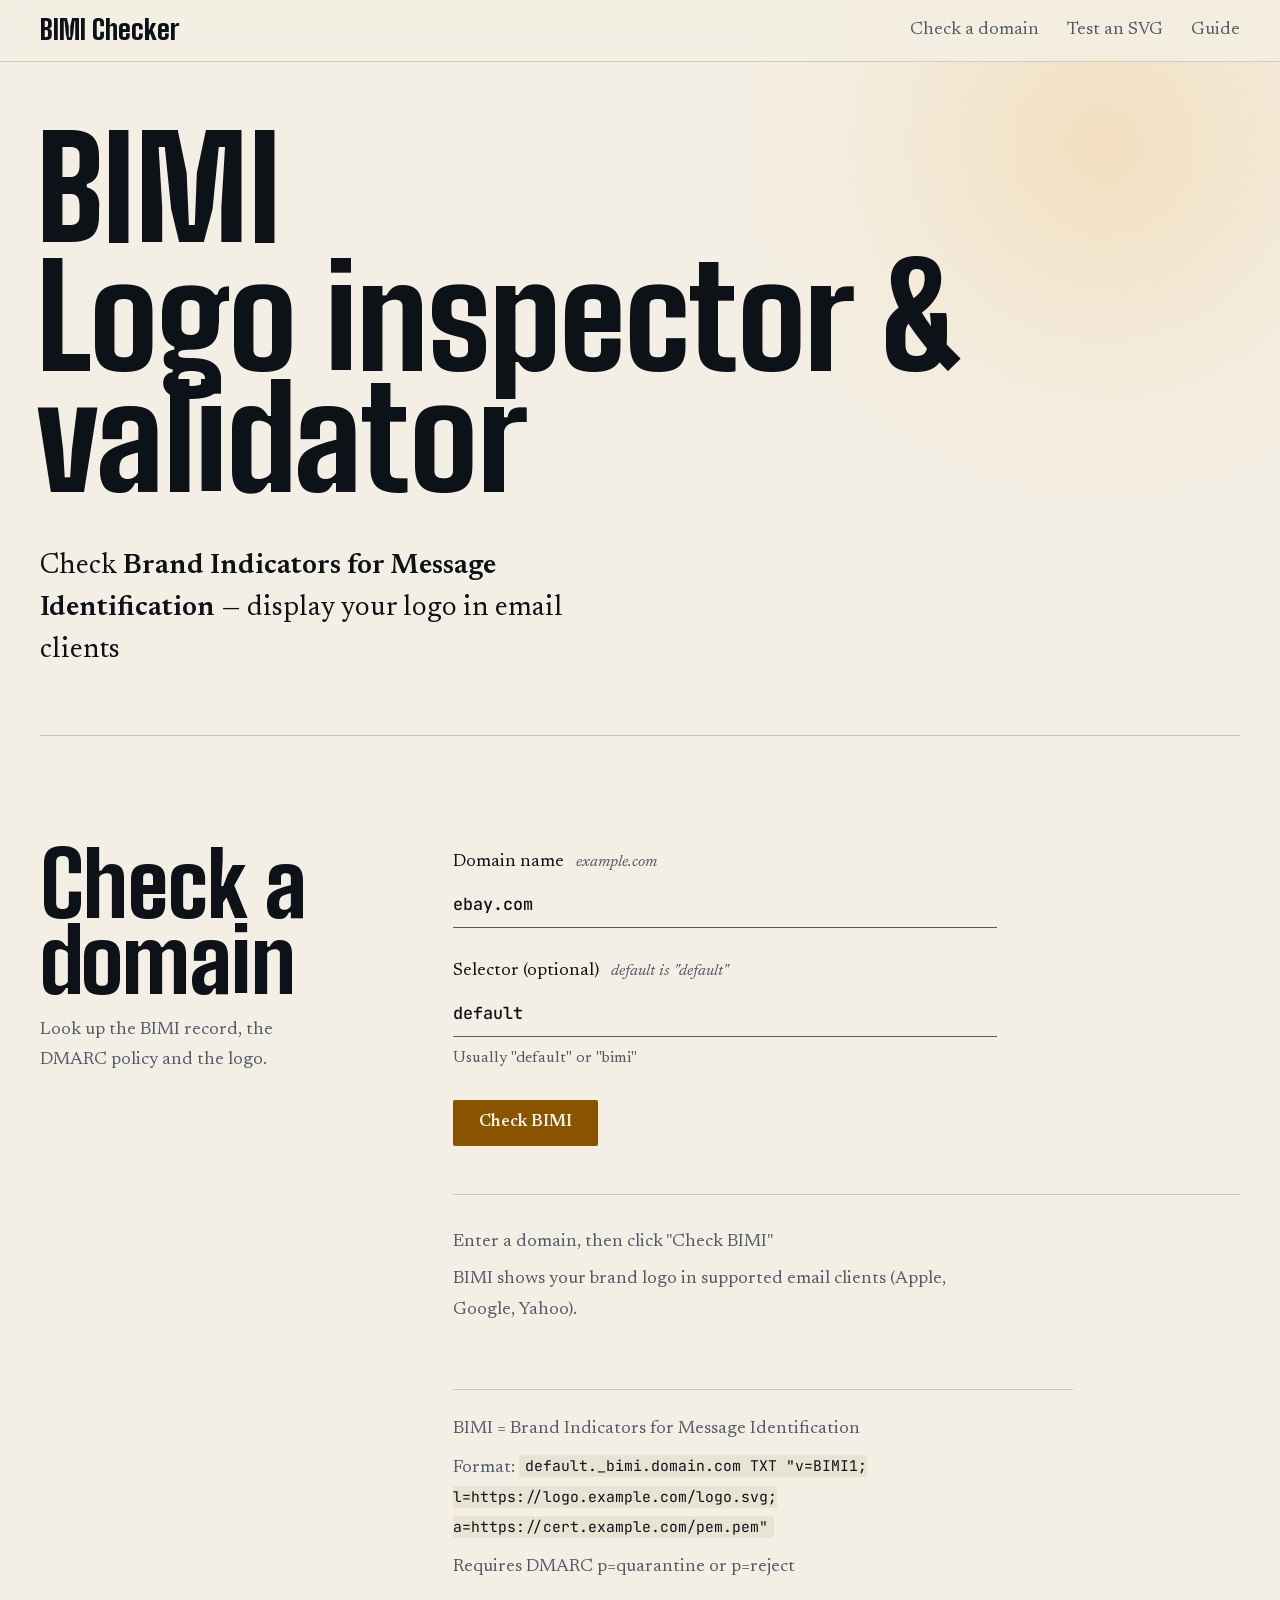
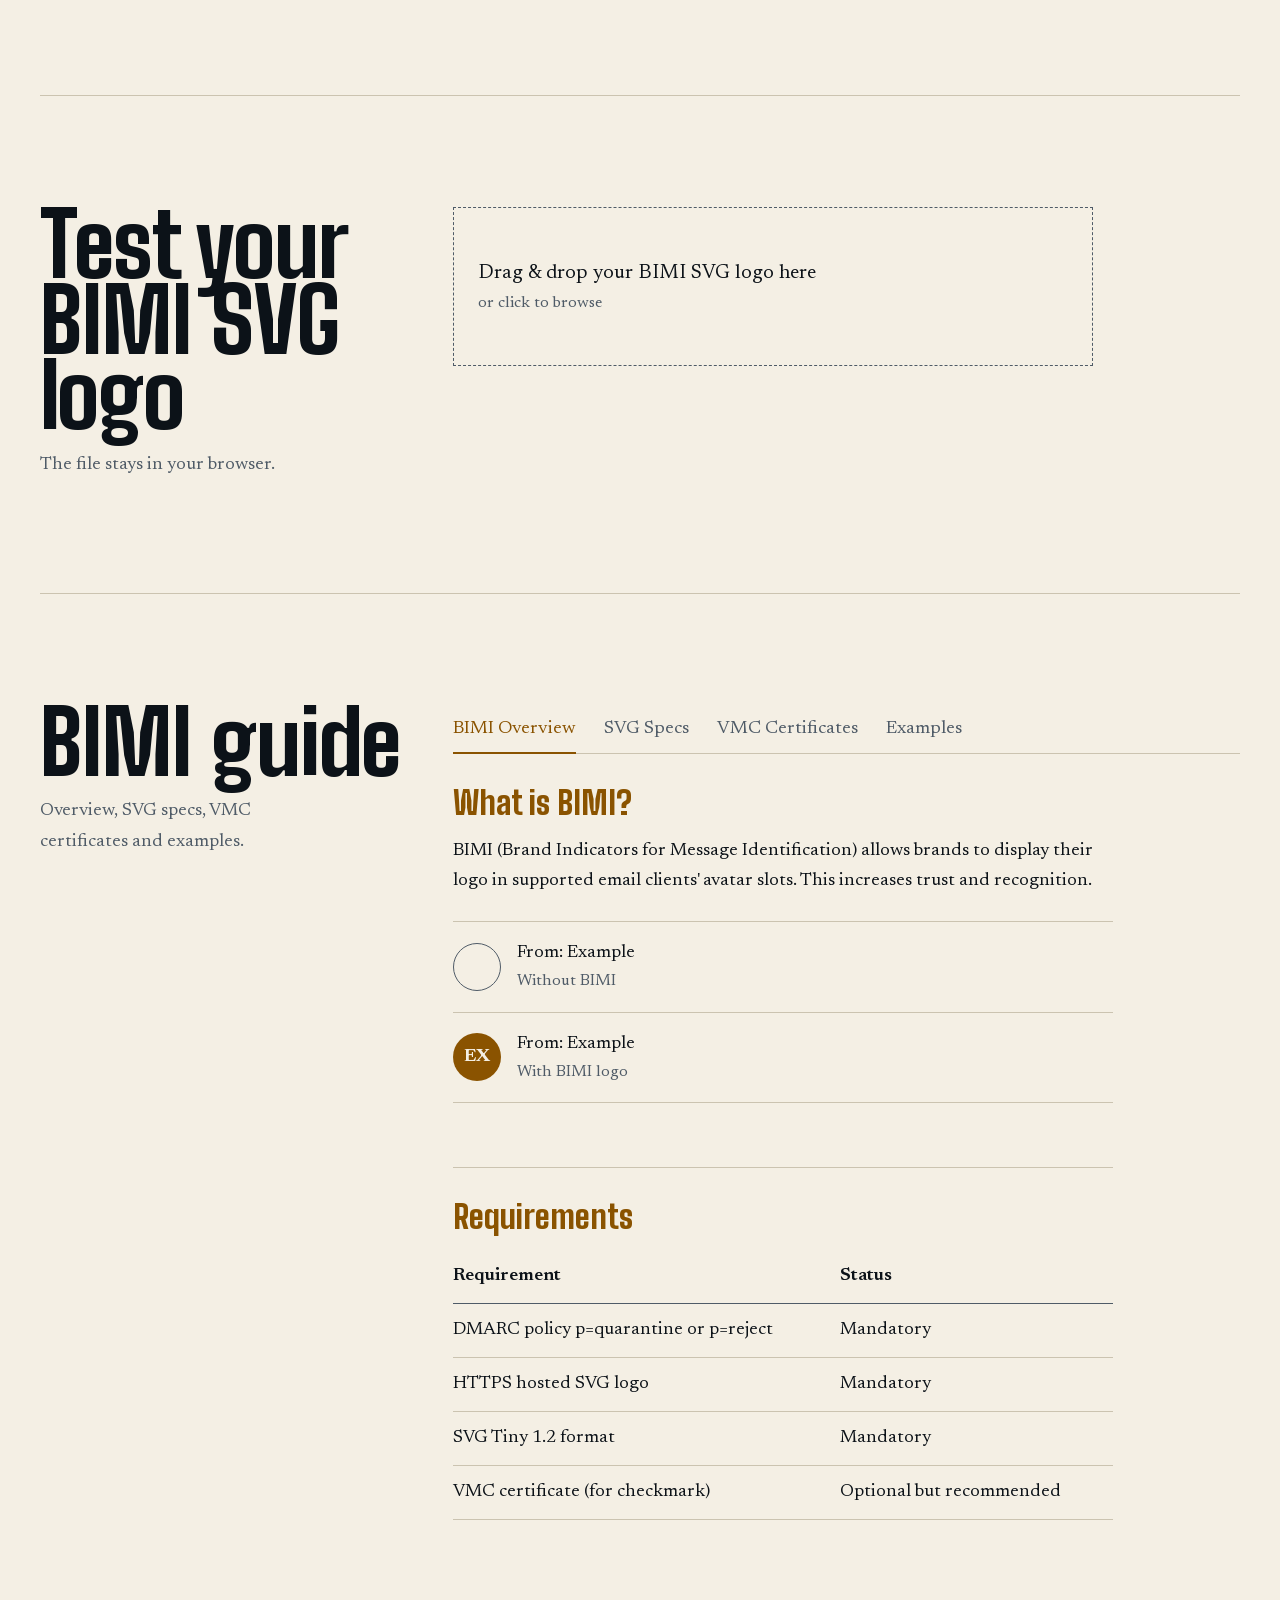
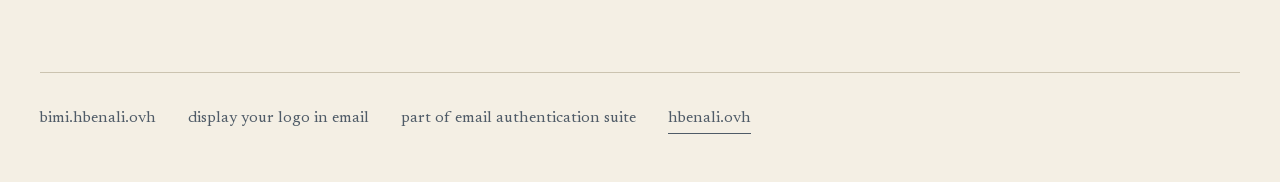
==== commit 5186aed0: "feat: follow the system light/dark setting Dark stays the default and the identity. When the system " ====
--- a/index.html
+++ b/index.html
@@ -33,7 +33,9 @@
   <link rel="icon" type="image/svg+xml" href="/favicon.svg">
   <link rel="alternate icon" href="/favicon.ico">
   <link rel="apple-touch-icon" href="/apple-touch-icon.png">
-  <meta name="theme-color" content="#0c1218">
+  <meta name="color-scheme" content="dark light">
+  <meta name="theme-color" content="#0c1218" media="(prefers-color-scheme: dark)">
+  <meta name="theme-color" content="#f4efe4" media="(prefers-color-scheme: light)">
   <link rel="manifest" href="/manifest.json">
   <meta name="mobile-web-app-capable" content="yes">
   <meta name="apple-mobile-web-app-capable" content="yes">
--- a/site.css
+++ b/site.css
@@ -39,6 +39,21 @@
     --sodium: #e9a23b;
     --verdigris: #5db7a0;
     --fail: #e5776f;
+    --glow: rgba(233, 162, 59, 0.2);
+    --glow-soft: rgba(233, 162, 59, 0.06);
+    --glass: rgba(12, 18, 24, 0.82);
+    --wash: rgba(23, 33, 43, 0.6);
+    --rule: rgba(38, 51, 65, 0.7);
+    --track-btn: rgba(12, 18, 24, 0.3);
+    --logo-bg: #e7e1d3;
+    --logo-fg: #0c1218;
+    --logo-edge: transparent;
+    --logo-track: rgba(12, 18, 24, 0.2);
+    --logo-fail: #8f2a22;
+    --on-brand: #ffffff;
+    --brand-ebay: #c4161c;
+    --brand-paypal: #003087;
+    --brand-linkedin: #0a66c2;
 
     --display: 'Big Shoulders', 'Arial Narrow', Impact, sans-serif;
     --serif: 'Newsreader', Georgia, serif;
@@ -46,6 +61,31 @@
 
     --gutter: clamp(1.5rem, 4vw, 2.5rem);
     color-scheme: dark;
+}
+
+/* Light: follows the system setting, no toggle. Dark above is the default and the identity.
+   Contrast on --ink (page) / --slate (surface): text 16/14.7, muted 6.0/5.4, accent 5.5/4.9, ok 5.2/4.7, fail 5.7/5.1.
+   The logo preview box stays a light neutral in both modes so logos remain visible. */
+@media (prefers-color-scheme: light) {
+    :root {
+        --ink: #f4efe4;
+        --slate: #e9e3d4;
+        --line: #cbc3b0;
+        --bone: #0c1218;
+        --mist: #4f5b67;
+        --sodium: #8a5300;
+        --verdigris: #1b7058;
+        --fail: #b3261e;
+        --glow: rgba(233, 162, 59, 0.22);
+        --glow-soft: rgba(233, 162, 59, 0.07);
+        --glass: rgba(244, 239, 228, 0.86);
+        --wash: rgba(233, 227, 212, 0.7);
+        --rule: rgba(203, 195, 176, 0.8);
+        --track-btn: rgba(244, 239, 228, 0.3);
+        --logo-bg: #ffffff;
+        --logo-edge: #cbc3b0;
+        color-scheme: light;
+    }
 }
 
 *, *::before, *::after { box-sizing: border-box; margin: 0; padding: 0; }
@@ -102,8 +142,8 @@
 /* ───────────── Top bar ───────────── */
 .bar {
     position: fixed; inset: 0 0 auto 0; z-index: 40;
-    border-bottom: 1px solid rgba(38, 51, 65, 0.7);
-    background: rgba(12, 18, 24, 0.82);
+    border-bottom: 1px solid var(--rule);
+    background: var(--glass);
     -webkit-backdrop-filter: blur(10px); backdrop-filter: blur(10px);
 }
 .bar-inner {
@@ -124,7 +164,7 @@
 .hero::before {
     content: ''; position: absolute; z-index: -1; top: -14rem; right: -12rem;
     width: min(46rem, 140vw); aspect-ratio: 1; border-radius: 50%;
-    background: radial-gradient(closest-side, rgba(233, 162, 59, 0.2), rgba(233, 162, 59, 0.06) 55%, transparent);
+    background: radial-gradient(closest-side, var(--glow), var(--glow-soft) 55%, transparent);
     pointer-events: none;
 }
 .hero h1 { font-size: clamp(2.9rem, 11vw, 10rem); margin-left: -0.03em; }
@@ -171,7 +211,7 @@
 .btn:active { transform: none; }
 .btn:disabled { opacity: 0.7; cursor: progress; transform: none; }
 
-.loader { display: inline-block; width: 1rem; height: 1rem; border: 2px solid rgba(12, 18, 24, 0.3); border-top-color: var(--ink); border-radius: 50%; animation: spin 0.8s linear infinite; }
+.loader { display: inline-block; width: 1rem; height: 1rem; border: 2px solid var(--track-btn); border-top-color: var(--ink); border-radius: 50%; animation: spin 0.8s linear infinite; }
 #btnLoader { display: none; }
 @keyframes spin { to { transform: rotate(360deg); } }
 
@@ -218,14 +258,14 @@
 .logo-preview-section { display: flex; flex-wrap: wrap; gap: 1.5rem 2.5rem; margin: 2rem 0; padding: 1.5rem 0; border-block: 1px solid var(--line); }
 .logo-display { flex: 0 0 120px; }
 .logo-box {
-    width: 120px; height: 120px; background: var(--bone); color: var(--ink); border-radius: 2px;
+    width: 120px; height: 120px; background: var(--logo-bg); color: var(--logo-fg); border: 1px solid var(--logo-edge); border-radius: 2px;
     display: flex; flex-direction: column; align-items: center; justify-content: center; overflow: hidden; text-align: center;
 }
 .logo-box svg, .logo-box img { max-width: 100px; max-height: 100px; }
-.logo-placeholder { font-size: 1rem; line-height: 1.3; color: var(--ink); padding: 0.25rem; }
+.logo-placeholder { font-size: 1rem; line-height: 1.3; color: var(--logo-fg); padding: 0.25rem; }
 .logo-placeholder.bad { font-weight: 700; }
-.logo-loading { width: 36px; height: 36px; border: 3px solid rgba(12, 18, 24, 0.2); border-top-color: var(--ink); border-radius: 50%; animation: spin 1s linear infinite; }
-.logo-error { color: #8f2a22; font-size: 0.9rem; line-height: 1.3; padding: 0 0.25rem; }
+.logo-loading { width: 36px; height: 36px; border: 3px solid var(--logo-track); border-top-color: var(--logo-fg); border-radius: 50%; animation: spin 1s linear infinite; }
+.logo-error { color: var(--logo-fail); font-size: 0.9rem; line-height: 1.3; padding: 0 0.25rem; }
 .logo-error a { color: inherit; }
 .logo-caption { margin-top: 0.5rem; color: var(--mist); font-size: 1rem; }
 .logo-info { flex: 1 1 14rem; min-width: 0; }
@@ -242,7 +282,7 @@
 
 /* Upload */
 .upload-area { display: block; border: 1px dashed var(--mist); padding: 3rem 1.5rem; cursor: pointer; transition: border-color 0.2s, background-color 0.2s; max-width: 40rem; }
-.upload-area:hover, .upload-area.dragover { border-color: var(--sodium); background-color: rgba(23, 33, 43, 0.6); }
+.upload-area:hover, .upload-area.dragover { border-color: var(--sodium); background-color: var(--wash); }
 .upload-area:has(#fileInput:focus-visible) { outline: 2px solid var(--sodium); outline-offset: 4px; }
 .upload-area p { font-size: 1.25rem; }
 .upload-area .upload-hint { color: var(--mist); font-size: 1rem; }
@@ -291,10 +331,10 @@
 .bimi-table { width: 100%; border-collapse: collapse; }
 .bimi-table th { text-align: left; font-weight: 600; padding: 0.7rem 1rem 0.7rem 0; border-bottom: 1px solid var(--mist); }
 .bimi-table td { padding: 0.7rem 1rem 0.7rem 0; border-bottom: 1px solid var(--line); vertical-align: middle; }
-.swatch { width: 2.25rem; height: 2.25rem; border-radius: 50%; display: inline-flex; align-items: center; justify-content: center; color: #fff; font-weight: 700; font-size: 0.9rem; }
-.sw-ebay { background: #c4161c; }
-.sw-paypal { background: #003087; }
-.sw-linkedin { background: #0a66c2; }
+.swatch { width: 2.25rem; height: 2.25rem; border-radius: 50%; display: inline-flex; align-items: center; justify-content: center; color: var(--on-brand); font-weight: 700; font-size: 0.9rem; }
+.sw-ebay { background: var(--brand-ebay); }
+.sw-paypal { background: var(--brand-paypal); }
+.sw-linkedin { background: var(--brand-linkedin); }
 .verified { margin-left: 0.5rem; color: var(--verdigris); font-size: 1rem; }
 .brand-row { display: flex; align-items: center; gap: 1rem; margin: 1.25rem 0; }
 .brand-row .avatar { background: var(--sodium); color: var(--ink); width: 3.5rem; height: 3.5rem; }
@@ -307,7 +347,7 @@
 .nf { min-height: 100vh; display: flex; flex-direction: column; justify-content: center; padding-block: 7rem 4rem; position: relative; isolation: isolate; overflow: hidden; }
 .nf::before {
     content: ''; position: absolute; z-index: -1; top: -12rem; right: -10rem; width: min(40rem, 140vw); aspect-ratio: 1; border-radius: 50%;
-    background: radial-gradient(closest-side, rgba(233, 162, 59, 0.2), rgba(233, 162, 59, 0.06) 55%, transparent);
+    background: radial-gradient(closest-side, var(--glow), var(--glow-soft) 55%, transparent);
 }
 .nf-code { font-size: clamp(9rem, 34vw, 28rem); color: var(--sodium); }
 .nf h1 { font-size: clamp(2.8rem, 7vw, 5rem); margin-top: 0.5rem; }
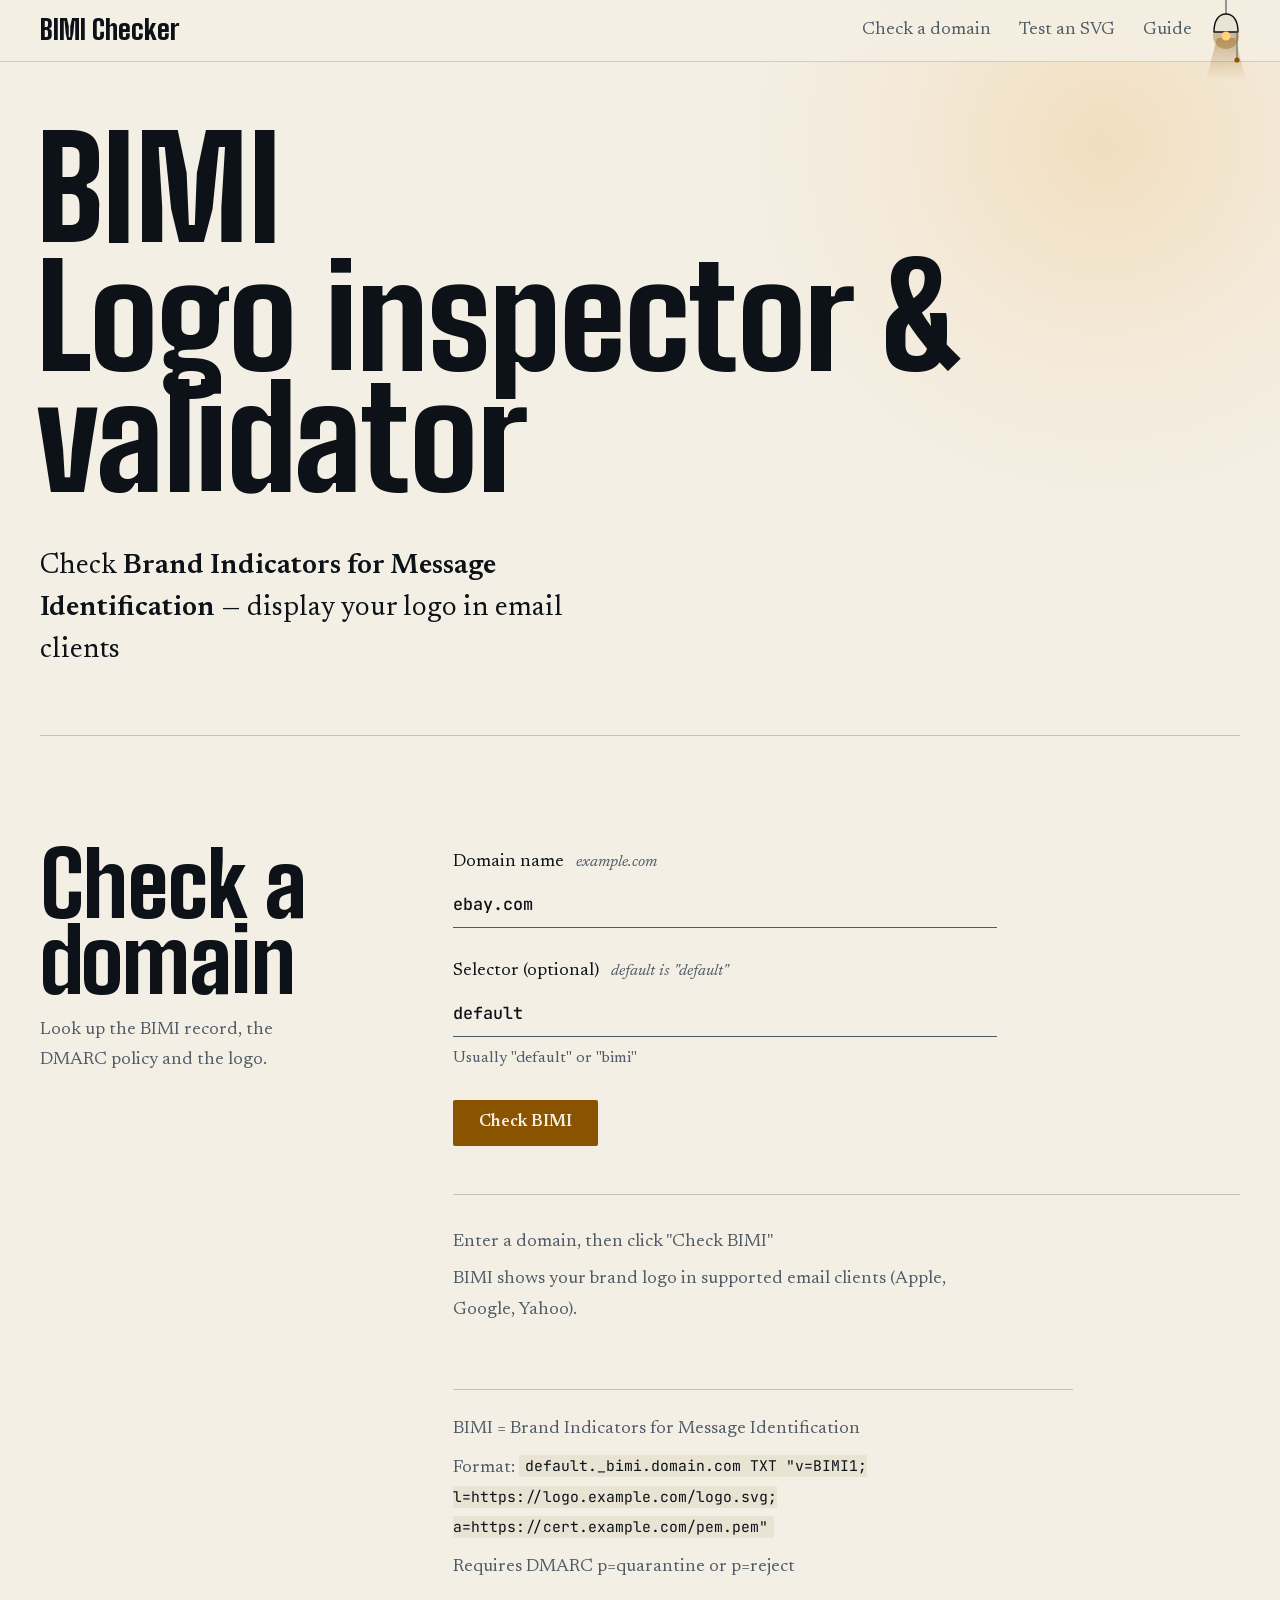
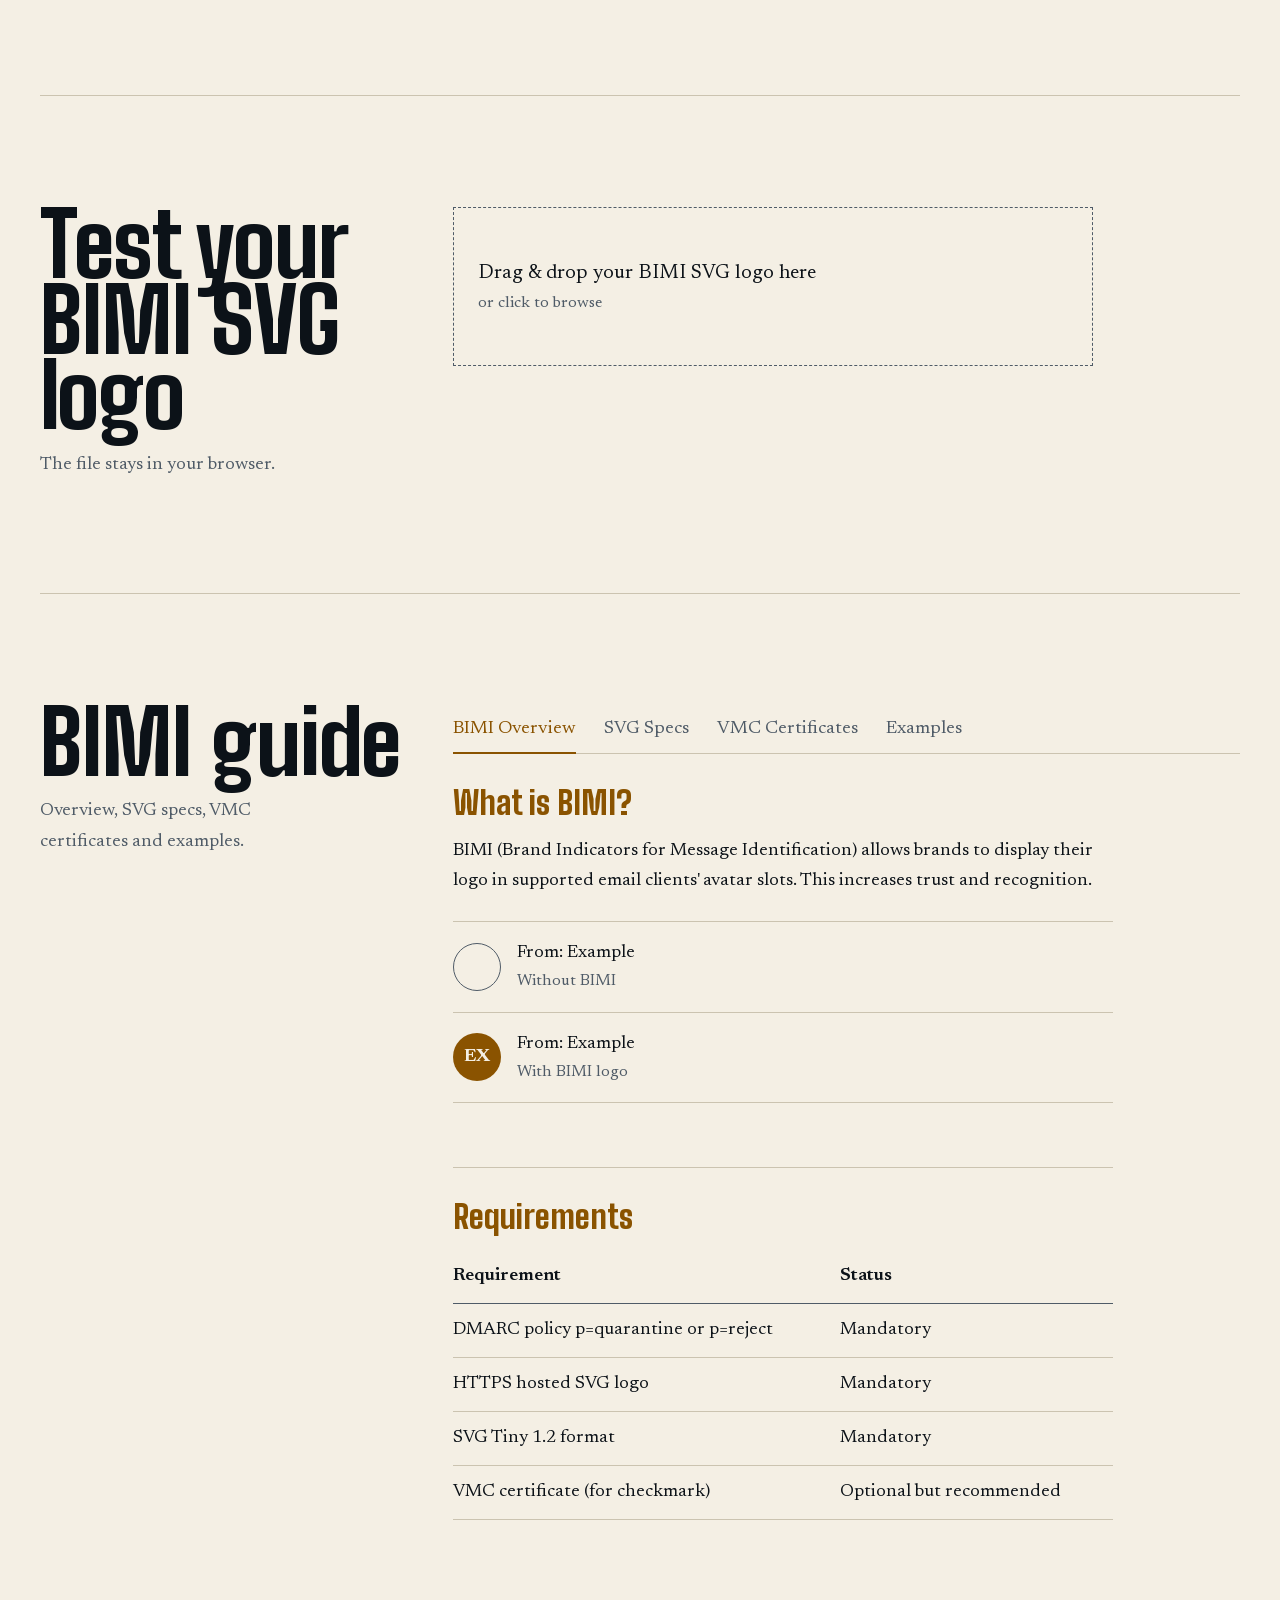
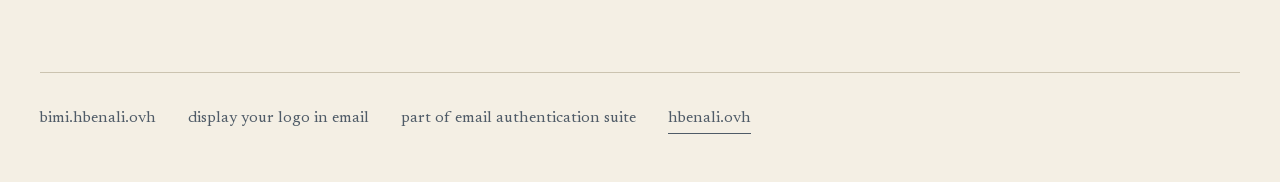
==== commit 2cc428a2: "feat: add a pull-cord lamp to switch between light and dark Lamp on is the light theme. The choice i" ====
--- a/index.html
+++ b/index.html
@@ -81,6 +81,7 @@
 
   <link rel="preload" as="font" type="font/woff2" href="/fonts/big-shoulders-latin-wght.woff2" crossorigin>
   <link rel="preload" as="font" type="font/woff2" href="/fonts/newsreader-latin-wght.woff2" crossorigin>
+  <script src="/theme.js"></script>
   <link rel="stylesheet" href="/site.css">
   <script src="/app.js" defer></script>
 </head>
--- a/site.css
+++ b/site.css
@@ -63,11 +63,11 @@
     color-scheme: dark;
 }
 
-/* Light: follows the system setting, no toggle. Dark above is the default and the identity.
+/* Light: follows the system setting until the lamp (theme.js) is used. Dark above is the default and the identity.
    Contrast on --ink (page) / --slate (surface): text 16/14.7, muted 6.0/5.4, accent 5.5/4.9, ok 5.2/4.7, fail 5.7/5.1.
    The logo preview box stays a light neutral in both modes so logos remain visible. */
 @media (prefers-color-scheme: light) {
-    :root {
+    :root:not([data-theme="dark"]) {
         --ink: #f4efe4;
         --slate: #e9e3d4;
         --line: #cbc3b0;
@@ -87,6 +87,25 @@
         color-scheme: light;
     }
 }
+:root[data-theme="light"] {
+    --ink: #f4efe4;
+    --slate: #e9e3d4;
+    --line: #cbc3b0;
+    --bone: #0c1218;
+    --mist: #4f5b67;
+    --sodium: #8a5300;
+    --verdigris: #1b7058;
+    --fail: #b3261e;
+    --glow: rgba(233, 162, 59, 0.22);
+    --glow-soft: rgba(233, 162, 59, 0.07);
+    --glass: rgba(244, 239, 228, 0.86);
+    --wash: rgba(233, 227, 212, 0.7);
+    --rule: rgba(203, 195, 176, 0.8);
+    --track-btn: rgba(244, 239, 228, 0.3);
+    --logo-bg: #ffffff;
+    --logo-edge: #cbc3b0;
+    color-scheme: light;
+}
 
 *, *::before, *::after { box-sizing: border-box; margin: 0; padding: 0; }
 
@@ -362,3 +381,53 @@
     html { scroll-behavior: auto; }
     *, *::before, *::after { animation-duration: 0.01ms !important; animation-delay: 0s !important; transition-duration: 0.01ms !important; }
 }
+
+/* ---- Theme lamp: pull-cord switch (see theme.js). Lamp on = light theme. ---- */
+.theme-lamp {
+    position: absolute; /* scrolls away with the page; fixed on pages with a fixed bar, see below */
+    top: 0;
+    inset-inline-end: clamp(0.75rem, 3vw, 2rem);
+    z-index: 1000;
+    display: block;
+    width: 2.75rem;
+    height: 5.25rem;
+    padding: 0;
+    border: 0;
+    background: none;
+    cursor: pointer;
+    -webkit-tap-highlight-color: transparent;
+}
+/* Pages with a fixed top bar or fixed top-right controls: the lamp stays visible and the bar
+   reserves room for it (lamp offset + lamp width + gap), so it never covers a link. */
+html:has(.bar-inner) .theme-lamp,
+html:has(.controls) .theme-lamp { position: fixed; }
+.bar-inner { padding-inline-end: calc(clamp(0.75rem, 3vw, 2rem) + 2.75rem + 0.75rem); }
+.controls { right: calc(clamp(0.75rem, 3vw, 2rem) + 2.75rem + 0.75rem); }
+.theme-lamp svg { display: block; width: 100%; height: 100%; overflow: visible; pointer-events: none; }
+.lamp-wire { stroke: var(--mist); stroke-width: 1.2; }
+.lamp-shade { fill: var(--slate); stroke: var(--bone); stroke-width: 1.4; stroke-linejoin: round; }
+.lamp-bulb { fill: var(--line); transition: fill 0.4s; }
+.lamp-halo { fill: var(--sodium); opacity: 0; transition: opacity 0.5s; }
+.lamp-cone { fill: url(#lamp-cone); opacity: 0; transition: opacity 0.5s; }
+.lamp-stop-a { stop-color: var(--sodium); stop-opacity: 0.38; }
+.lamp-stop-b { stop-color: var(--sodium); stop-opacity: 0; }
+.lamp-cord { stroke: var(--mist); stroke-width: 1; }
+.lamp-bead { fill: var(--sodium); }
+.theme-lamp[data-on="true"] .lamp-bulb { fill: #ffd27a; }
+.theme-lamp[data-on="true"] .lamp-halo { opacity: 0.35; }
+.theme-lamp[data-on="true"] .lamp-cone { opacity: 1; }
+.lamp-swing { transform-box: view-box; transform-origin: 22px 0; animation: lamp-swing 0.9s ease-out; }
+.lamp-pull { animation: lamp-pull 0.45s cubic-bezier(0.3, 1.6, 0.5, 1); }
+@keyframes lamp-swing { 20% { transform: rotate(-5deg); } 45% { transform: rotate(3.5deg); } 70% { transform: rotate(-1.5deg); } }
+@keyframes lamp-pull { 35% { transform: translateY(10px); } }
+
+/* The theme switch is a plain cross-fade of the whole page. */
+html.theme-vt::view-transition-old(root) { animation: 0.45s ease both lamp-fade-out; }
+html.theme-vt::view-transition-new(root) { animation: 0.45s ease both lamp-fade-in; }
+@keyframes lamp-fade-out { to { opacity: 0; } }
+@keyframes lamp-fade-in { from { opacity: 0; } }
+
+@media (prefers-reduced-motion: reduce) {
+    .lamp-swing, .lamp-pull { animation: none; }
+    .lamp-bulb, .lamp-halo, .lamp-cone { transition: none; }
+}
